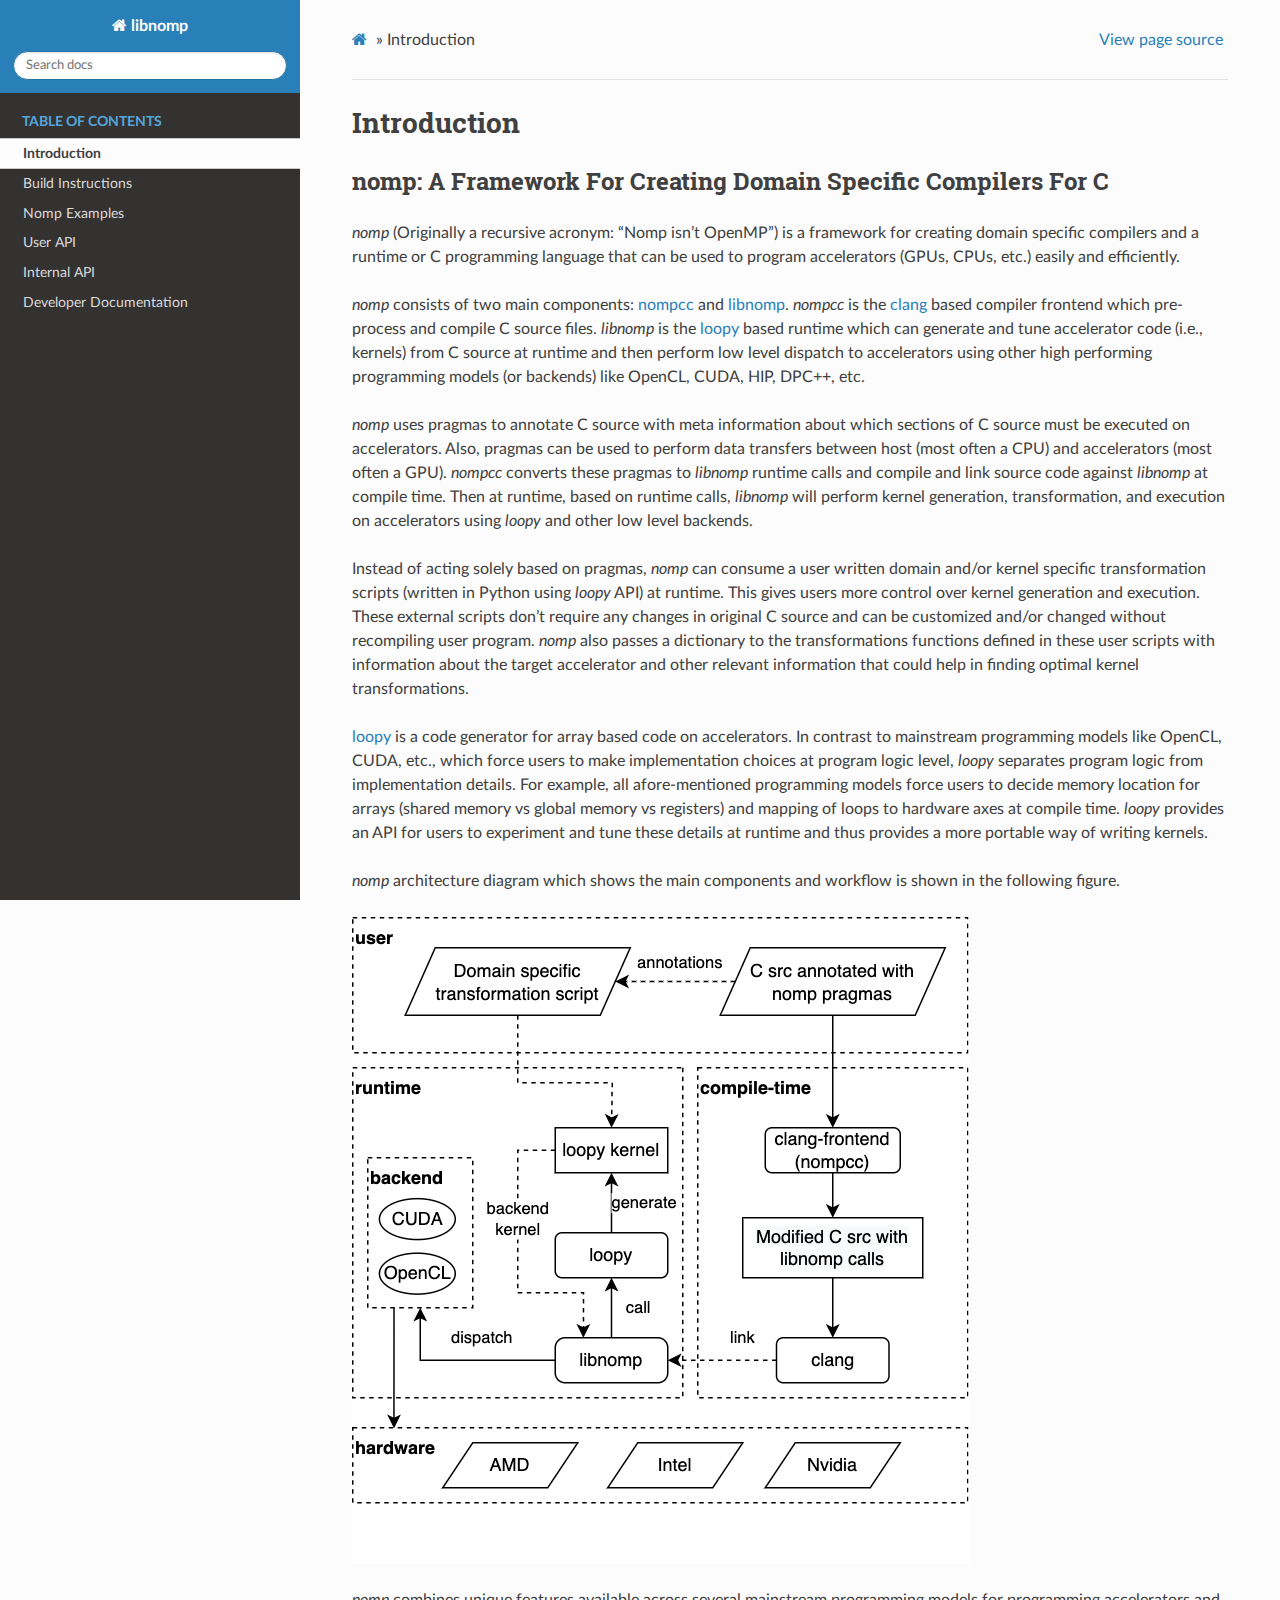
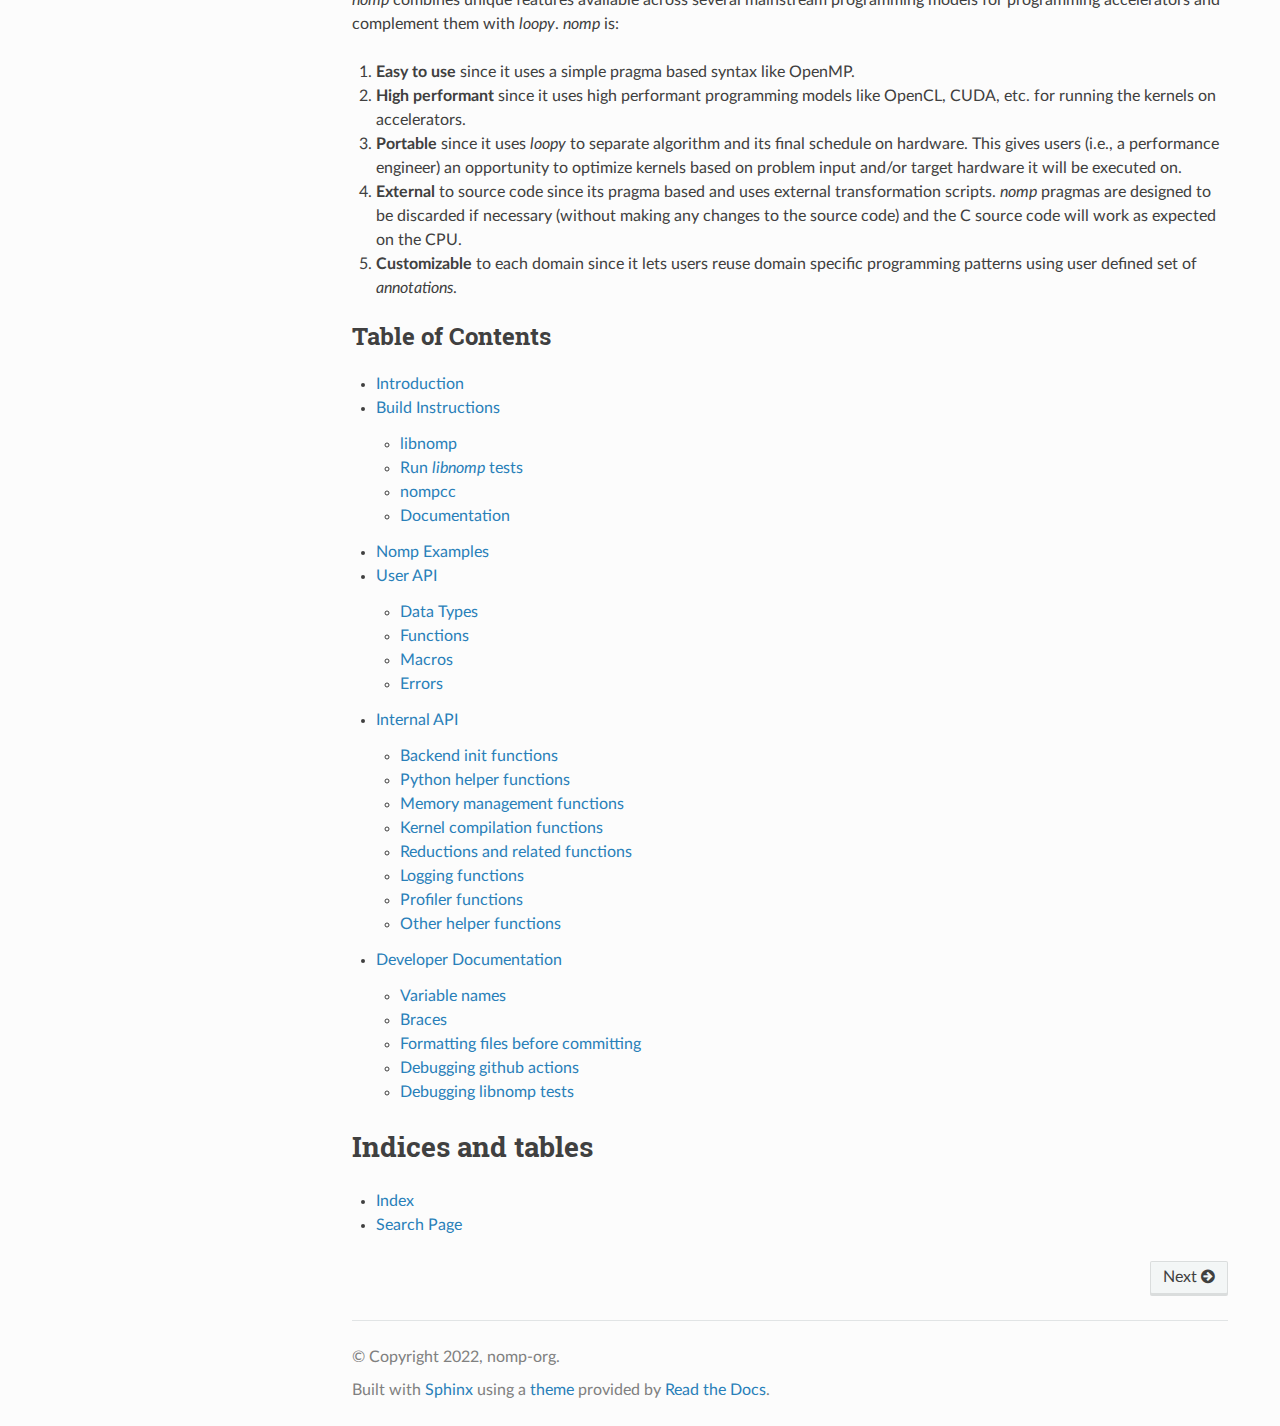
==== index.html @ 15c89fad "Deploying to gh-pages from  @ 292fc6df945589f8dcafbde3dbdd375450e4dac9 🚀" ====
<!DOCTYPE html>
<html class="writer-html5" lang="en" >
<head>
  <meta charset="utf-8" /><meta name="generator" content="Docutils 0.17.1: http://docutils.sourceforge.net/" />

  <meta name="viewport" content="width=device-width, initial-scale=1.0" />
  <title>Introduction &mdash; libnomp  documentation</title>
      <link rel="stylesheet" href="_static/pygments.css" type="text/css" />
      <link rel="stylesheet" href="_static/css/theme.css" type="text/css" />
      <link rel="stylesheet" href="_static/main_stylesheet.css" type="text/css" />
  <!--[if lt IE 9]>
    <script src="_static/js/html5shiv.min.js"></script>
  <![endif]-->
  
        <script data-url_root="./" id="documentation_options" src="_static/documentation_options.js"></script>
        <script src="_static/jquery.js"></script>
        <script src="_static/underscore.js"></script>
        <script src="_static/_sphinx_javascript_frameworks_compat.js"></script>
        <script src="_static/doctools.js"></script>
    <script src="_static/js/theme.js"></script>
    <link rel="index" title="Index" href="genindex.html" />
    <link rel="search" title="Search" href="search.html" />
    <link rel="next" title="Build Instructions" href="build.html" /> 
</head>

<body class="wy-body-for-nav"> 
  <div class="wy-grid-for-nav">
    <nav data-toggle="wy-nav-shift" class="wy-nav-side">
      <div class="wy-side-scroll">
        <div class="wy-side-nav-search" >
            <a href="#" class="icon icon-home"> libnomp
          </a>
<div role="search">
  <form id="rtd-search-form" class="wy-form" action="search.html" method="get">
    <input type="text" name="q" placeholder="Search docs" />
    <input type="hidden" name="check_keywords" value="yes" />
    <input type="hidden" name="area" value="default" />
  </form>
</div>
        </div><div class="wy-menu wy-menu-vertical" data-spy="affix" role="navigation" aria-label="Navigation menu">
              <p class="caption" role="heading"><span class="caption-text">Table of Contents</span></p>
<ul class="current">
<li class="toctree-l1 current"><a class="current reference internal" href="#">Introduction</a></li>
<li class="toctree-l1"><a class="reference internal" href="build.html">Build Instructions</a></li>
<li class="toctree-l1"><a class="reference internal" href="examples.html">Nomp Examples</a></li>
<li class="toctree-l1"><a class="reference internal" href="user-api.html">User API</a></li>
<li class="toctree-l1"><a class="reference internal" href="internal-api.html">Internal API</a></li>
<li class="toctree-l1"><a class="reference internal" href="developer-docs.html">Developer Documentation</a></li>
</ul>

        </div>
      </div>
    </nav>

    <section data-toggle="wy-nav-shift" class="wy-nav-content-wrap"><nav class="wy-nav-top" aria-label="Mobile navigation menu" >
          <i data-toggle="wy-nav-top" class="fa fa-bars"></i>
          <a href="#">libnomp</a>
      </nav>

      <div class="wy-nav-content">
        <div class="rst-content">
          <div role="navigation" aria-label="Page navigation">
  <ul class="wy-breadcrumbs">
      <li><a href="#" class="icon icon-home"></a> &raquo;</li>
      <li>Introduction</li>
      <li class="wy-breadcrumbs-aside">
            <a href="_sources/index.rst.txt" rel="nofollow"> View page source</a>
      </li>
  </ul>
  <hr/>
</div>
          <div role="main" class="document" itemscope="itemscope" itemtype="http://schema.org/Article">
           <div itemprop="articleBody">
             
  <section id="introduction">
<h1>Introduction<a class="headerlink" href="#introduction" title="Permalink to this heading"></a></h1>
<section id="nomp-a-framework-for-creating-domain-specific-compilers-for-c">
<h2>nomp: A Framework For Creating Domain Specific Compilers For C<a class="headerlink" href="#nomp-a-framework-for-creating-domain-specific-compilers-for-c" title="Permalink to this heading"></a></h2>
<p><cite>nomp</cite> (Originally a recursive acronym: “Nomp isn’t OpenMP”) is a framework
for creating domain specific compilers and a runtime or C programming language
that can be used to program accelerators (GPUs, CPUs, etc.) easily and
efficiently.</p>
<p><cite>nomp</cite> consists of two main components: <a class="reference external" href="https://github.com/nomp-org/llvm-project/">nompcc</a> and <a class="reference external" href="https://github.com/nomp-org/libnomp/">libnomp</a>. <cite>nompcc</cite>
is the <a class="reference external" href="https://clang.llvm.org/">clang</a> based compiler frontend which pre-process and compile C
source files. <cite>libnomp</cite> is the <a class="reference external" href="https://documen.tician.de/loopy/">loopy</a> based runtime which can generate and
tune accelerator code (i.e., kernels) from C source at runtime and then
perform low level dispatch to accelerators using other high performing
programming models (or backends) like OpenCL, CUDA, HIP, DPC++, etc.</p>
<p><cite>nomp</cite> uses pragmas to annotate C source with meta information about which
sections of C source must be executed on accelerators. Also, pragmas can be
used to perform data transfers between host (most often a CPU) and accelerators
(most often a GPU). <cite>nompcc</cite> converts these pragmas to <cite>libnomp</cite> runtime calls
and compile and link source code against <cite>libnomp</cite> at compile time. Then at
runtime, based on runtime calls, <cite>libnomp</cite> will perform kernel generation,
transformation, and execution on accelerators using <cite>loopy</cite> and other low
level backends.</p>
<p>Instead of acting solely based on pragmas, <cite>nomp</cite> can consume a user written
domain and/or kernel specific transformation scripts (written in Python using
<cite>loopy</cite> API) at runtime. This gives users more control over kernel generation
and execution. These external scripts don’t require any changes in original C
source and can be customized and/or changed without recompiling user program.
<cite>nomp</cite> also passes a dictionary to the transformations functions defined in
these user scripts with information about the target accelerator and other
relevant information that could help in finding optimal kernel transformations.</p>
<p><a class="reference external" href="https://documen.tician.de/loopy/">loopy</a> is a code generator for array based code on accelerators. In contrast
to mainstream programming models like OpenCL, CUDA, etc., which force users
to make implementation choices at program logic level, <cite>loopy</cite> separates
program logic from implementation details. For example, all afore-mentioned
programming models force users to decide memory location for arrays (shared
memory vs global memory vs registers) and mapping of loops to hardware axes
at compile time. <cite>loopy</cite> provides an API for users to experiment and tune
these details at runtime and thus provides a more portable way of writing
kernels.</p>
<p><cite>nomp</cite> architecture diagram which shows the main components and workflow is
shown in the following figure.</p>
<img alt="nomp_architecture." src="_images/nomp_diagram.png" />
<p><cite>nomp</cite> combines unique features available across several mainstream programming
models for programming accelerators and complement them with <cite>loopy</cite>. <cite>nomp</cite> is:</p>
<ol class="arabic simple">
<li><p><strong>Easy to use</strong> since it uses a simple pragma based syntax like OpenMP.</p></li>
<li><p><strong>High performant</strong> since it uses high performant programming models like
OpenCL, CUDA, etc. for running the kernels on accelerators.</p></li>
<li><p><strong>Portable</strong> since it uses <cite>loopy</cite> to separate algorithm and its final
schedule on hardware. This gives users (i.e., a performance engineer) an
opportunity to optimize kernels based on problem input and/or target hardware
it will be executed on.</p></li>
<li><p><strong>External</strong> to source code since its pragma based and uses external
transformation scripts. <cite>nomp</cite> pragmas are designed to be discarded if necessary
(without making any changes to the source code) and the C source code will work
as expected on the CPU.</p></li>
<li><p><strong>Customizable</strong> to each domain since it lets users reuse domain specific
programming patterns using user defined set of <cite>annotations</cite>.</p></li>
</ol>
<div class="toctree-wrapper compound">
<p class="caption" role="heading"><span class="caption-text">Table of Contents</span></p>
<ul class="current">
<li class="toctree-l1 current"><a class="current reference internal" href="#">Introduction</a></li>
<li class="toctree-l1"><a class="reference internal" href="build.html">Build Instructions</a><ul>
<li class="toctree-l2"><a class="reference internal" href="build.html#libnomp">libnomp</a></li>
<li class="toctree-l2"><a class="reference internal" href="build.html#run-libnomp-tests">Run <cite>libnomp</cite> tests</a></li>
<li class="toctree-l2"><a class="reference internal" href="build.html#nompcc">nompcc</a></li>
<li class="toctree-l2"><a class="reference internal" href="build.html#documentation">Documentation</a></li>
</ul>
</li>
<li class="toctree-l1"><a class="reference internal" href="examples.html">Nomp Examples</a></li>
<li class="toctree-l1"><a class="reference internal" href="user-api.html">User API</a><ul>
<li class="toctree-l2"><a class="reference internal" href="user-api.html#data-types">Data Types</a></li>
<li class="toctree-l2"><a class="reference internal" href="user-api.html#functions">Functions</a></li>
<li class="toctree-l2"><a class="reference internal" href="user-api.html#macros">Macros</a></li>
<li class="toctree-l2"><a class="reference internal" href="user-api.html#errors">Errors</a></li>
</ul>
</li>
<li class="toctree-l1"><a class="reference internal" href="internal-api.html">Internal API</a><ul>
<li class="toctree-l2"><a class="reference internal" href="internal-api.html#backend-init-functions">Backend init functions</a></li>
<li class="toctree-l2"><a class="reference internal" href="internal-api.html#python-helper-functions">Python helper functions</a></li>
<li class="toctree-l2"><a class="reference internal" href="internal-api.html#memory-management-functions">Memory management functions</a></li>
<li class="toctree-l2"><a class="reference internal" href="internal-api.html#kernel-compilation-functions">Kernel compilation functions</a></li>
<li class="toctree-l2"><a class="reference internal" href="internal-api.html#reductions-and-related-functions">Reductions and related functions</a></li>
<li class="toctree-l2"><a class="reference internal" href="internal-api.html#logging-functions">Logging functions</a></li>
<li class="toctree-l2"><a class="reference internal" href="internal-api.html#profiler-functions">Profiler functions</a></li>
<li class="toctree-l2"><a class="reference internal" href="internal-api.html#other-helper-functions">Other helper functions</a></li>
</ul>
</li>
<li class="toctree-l1"><a class="reference internal" href="developer-docs.html">Developer Documentation</a><ul>
<li class="toctree-l2"><a class="reference internal" href="developer-docs.html#variable-names">Variable names</a></li>
<li class="toctree-l2"><a class="reference internal" href="developer-docs.html#braces">Braces</a></li>
<li class="toctree-l2"><a class="reference internal" href="developer-docs.html#formatting-files-before-committing">Formatting files before committing</a></li>
<li class="toctree-l2"><a class="reference internal" href="developer-docs.html#debugging-github-actions">Debugging github actions</a></li>
<li class="toctree-l2"><a class="reference internal" href="developer-docs.html#debugging-libnomp-tests">Debugging libnomp tests</a></li>
</ul>
</li>
</ul>
</div>
</section>
</section>
<section id="indices-and-tables">
<h1>Indices and tables<a class="headerlink" href="#indices-and-tables" title="Permalink to this heading"></a></h1>
<ul class="simple">
<li><p><a class="reference internal" href="genindex.html"><span class="std std-ref">Index</span></a></p></li>
<li><p><a class="reference internal" href="search.html"><span class="std std-ref">Search Page</span></a></p></li>
</ul>
</section>


           </div>
          </div>
          <footer><div class="rst-footer-buttons" role="navigation" aria-label="Footer">
        <a href="build.html" class="btn btn-neutral float-right" title="Build Instructions" accesskey="n" rel="next">Next <span class="fa fa-arrow-circle-right" aria-hidden="true"></span></a>
    </div>

  <hr/>

  <div role="contentinfo">
    <p>&#169; Copyright 2022, nomp-org.</p>
  </div>

  Built with <a href="https://www.sphinx-doc.org/">Sphinx</a> using a
    <a href="https://github.com/readthedocs/sphinx_rtd_theme">theme</a>
    provided by <a href="https://readthedocs.org">Read the Docs</a>.
   

</footer>
        </div>
      </div>
    </section>
  </div>
  <script>
      jQuery(function () {
          SphinxRtdTheme.Navigation.enable(true);
      });
  </script> 

</body>
</html>
---- _static/pygments.css ----
pre { line-height: 125%; }
td.linenos .normal { color: inherit; background-color: transparent; padding-left: 5px; padding-right: 5px; }
span.linenos { color: inherit; background-color: transparent; padding-left: 5px; padding-right: 5px; }
td.linenos .special { color: #000000; background-color: #ffffc0; padding-left: 5px; padding-right: 5px; }
span.linenos.special { color: #000000; background-color: #ffffc0; padding-left: 5px; padding-right: 5px; }
.highlight .hll { background-color: #ffffcc }
.highlight { background: #f8f8f8; }
.highlight .c { color: #3D7B7B; font-style: italic } /* Comment */
.highlight .err { border: 1px solid #FF0000 } /* Error */
.highlight .k { color: #008000; font-weight: bold } /* Keyword */
.highlight .o { color: #666666 } /* Operator */
.highlight .ch { color: #3D7B7B; font-style: italic } /* Comment.Hashbang */
.highlight .cm { color: #3D7B7B; font-style: italic } /* Comment.Multiline */
.highlight .cp { color: #9C6500 } /* Comment.Preproc */
.highlight .cpf { color: #3D7B7B; font-style: italic } /* Comment.PreprocFile */
.highlight .c1 { color: #3D7B7B; font-style: italic } /* Comment.Single */
.highlight .cs { color: #3D7B7B; font-style: italic } /* Comment.Special */
.highlight .gd { color: #A00000 } /* Generic.Deleted */
.highlight .ge { font-style: italic } /* Generic.Emph */
.highlight .ges { font-weight: bold; font-style: italic } /* Generic.EmphStrong */
.highlight .gr { color: #E40000 } /* Generic.Error */
.highlight .gh { color: #000080; font-weight: bold } /* Generic.Heading */
.highlight .gi { color: #008400 } /* Generic.Inserted */
.highlight .go { color: #717171 } /* Generic.Output */
.highlight .gp { color: #000080; font-weight: bold } /* Generic.Prompt */
.highlight .gs { font-weight: bold } /* Generic.Strong */
.highlight .gu { color: #800080; font-weight: bold } /* Generic.Subheading */
.highlight .gt { color: #0044DD } /* Generic.Traceback */
.highlight .kc { color: #008000; font-weight: bold } /* Keyword.Constant */
.highlight .kd { color: #008000; font-weight: bold } /* Keyword.Declaration */
.highlight .kn { color: #008000; font-weight: bold } /* Keyword.Namespace */
.highlight .kp { color: #008000 } /* Keyword.Pseudo */
.highlight .kr { color: #008000; font-weight: bold } /* Keyword.Reserved */
.highlight .kt { color: #B00040 } /* Keyword.Type */
.highlight .m { color: #666666 } /* Literal.Number */
.highlight .s { color: #BA2121 } /* Literal.String */
.highlight .na { color: #687822 } /* Name.Attribute */
.highlight .nb { color: #008000 } /* Name.Builtin */
.highlight .nc { color: #0000FF; font-weight: bold } /* Name.Class */
.highlight .no { color: #880000 } /* Name.Constant */
.highlight .nd { color: #AA22FF } /* Name.Decorator */
.highlight .ni { color: #717171; font-weight: bold } /* Name.Entity */
.highlight .ne { color: #CB3F38; font-weight: bold } /* Name.Exception */
.highlight .nf { color: #0000FF } /* Name.Function */
.highlight .nl { color: #767600 } /* Name.Label */
.highlight .nn { color: #0000FF; font-weight: bold } /* Name.Namespace */
.highlight .nt { color: #008000; font-weight: bold } /* Name.Tag */
.highlight .nv { color: #19177C } /* Name.Variable */
.highlight .ow { color: #AA22FF; font-weight: bold } /* Operator.Word */
.highlight .w { color: #bbbbbb } /* Text.Whitespace */
.highlight .mb { color: #666666 } /* Literal.Number.Bin */
.highlight .mf { color: #666666 } /* Literal.Number.Float */
.highlight .mh { color: #666666 } /* Literal.Number.Hex */
.highlight .mi { color: #666666 } /* Literal.Number.Integer */
.highlight .mo { color: #666666 } /* Literal.Number.Oct */
.highlight .sa { color: #BA2121 } /* Literal.String.Affix */
.highlight .sb { color: #BA2121 } /* Literal.String.Backtick */
.highlight .sc { color: #BA2121 } /* Literal.String.Char */
.highlight .dl { color: #BA2121 } /* Literal.String.Delimiter */
.highlight .sd { color: #BA2121; font-style: italic } /* Literal.String.Doc */
.highlight .s2 { color: #BA2121 } /* Literal.String.Double */
.highlight .se { color: #AA5D1F; font-weight: bold } /* Literal.String.Escape */
.highlight .sh { color: #BA2121 } /* Literal.String.Heredoc */
.highlight .si { color: #A45A77; font-weight: bold } /* Literal.String.Interpol */
.highlight .sx { color: #008000 } /* Literal.String.Other */
.highlight .sr { color: #A45A77 } /* Literal.String.Regex */
.highlight .s1 { color: #BA2121 } /* Literal.String.Single */
.highlight .ss { color: #19177C } /* Literal.String.Symbol */
.highlight .bp { color: #008000 } /* Name.Builtin.Pseudo */
.highlight .fm { color: #0000FF } /* Name.Function.Magic */
.highlight .vc { color: #19177C } /* Name.Variable.Class */
.highlight .vg { color: #19177C } /* Name.Variable.Global */
.highlight .vi { color: #19177C } /* Name.Variable.Instance */
.highlight .vm { color: #19177C } /* Name.Variable.Magic */
.highlight .il { color: #666666 } /* Literal.Number.Integer.Long */
---- _static/css/theme.css ----
html{box-sizing:border-box}*,:after,:before{box-sizing:inherit}article,aside,details,figcaption,figure,footer,header,hgroup,nav,section{display:block}audio,canvas,video{display:inline-block;*display:inline;*zoom:1}[hidden],audio:not([controls]){display:none}*{-webkit-box-sizing:border-box;-moz-box-sizing:border-box;box-sizing:border-box}html{font-size:100%;-webkit-text-size-adjust:100%;-ms-text-size-adjust:100%}body{margin:0}a:active,a:hover{outline:0}abbr[title]{border-bottom:1px dotted}b,strong{font-weight:700}blockquote{margin:0}dfn{font-style:italic}ins{background:#ff9;text-decoration:none}ins,mark{color:#000}mark{background:#ff0;font-style:italic;font-weight:700}.rst-content code,.rst-content tt,code,kbd,pre,samp{font-family:monospace,serif;_font-family:courier new,monospace;font-size:1em}pre{white-space:pre}q{quotes:none}q:after,q:before{content:"";content:none}small{font-size:85%}sub,sup{font-size:75%;line-height:0;position:relative;vertical-align:baseline}sup{top:-.5em}sub{bottom:-.25em}dl,ol,ul{margin:0;padding:0;list-style:none;list-style-image:none}li{list-style:none}dd{margin:0}img{border:0;-ms-interpolation-mode:bicubic;vertical-align:middle;max-width:100%}svg:not(:root){overflow:hidden}figure,form{margin:0}label{cursor:pointer}button,input,select,textarea{font-size:100%;margin:0;vertical-align:baseline;*vertical-align:middle}button,input{line-height:normal}button,input[type=button],input[type=reset],input[type=submit]{cursor:pointer;-webkit-appearance:button;*overflow:visible}button[disabled],input[disabled]{cursor:default}input[type=search]{-webkit-appearance:textfield;-moz-box-sizing:content-box;-webkit-box-sizing:content-box;box-sizing:content-box}textarea{resize:vertical}table{border-collapse:collapse;border-spacing:0}td{vertical-align:top}.chromeframe{margin:.2em 0;background:#ccc;color:#000;padding:.2em 0}.ir{display:block;border:0;text-indent:-999em;overflow:hidden;background-color:transparent;background-repeat:no-repeat;text-align:left;direction:ltr;*line-height:0}.ir br{display:none}.hidden{display:none!important;visibility:hidden}.visuallyhidden{border:0;clip:rect(0 0 0 0);height:1px;margin:-1px;overflow:hidden;padding:0;position:absolute;width:1px}.visuallyhidden.focusable:active,.visuallyhidden.focusable:focus{clip:auto;height:auto;margin:0;overflow:visible;position:static;width:auto}.invisible{visibility:hidden}.relative{position:relative}big,small{font-size:100%}@media print{body,html,section{background:none!important}*{box-shadow:none!important;text-shadow:none!important;filter:none!important;-ms-filter:none!important}a,a:visited{text-decoration:underline}.ir a:after,a[href^="#"]:after,a[href^="javascript:"]:after{content:""}blockquote,pre{page-break-inside:avoid}thead{display:table-header-group}img,tr{page-break-inside:avoid}img{max-width:100%!important}@page{margin:.5cm}.rst-content .toctree-wrapper>p.caption,h2,h3,p{orphans:3;widows:3}.rst-content .toctree-wrapper>p.caption,h2,h3{page-break-after:avoid}}.btn,.fa:before,.icon:before,.rst-content .admonition,.rst-content .admonition-title:before,.rst-content .admonition-todo,.rst-content .attention,.rst-content .caution,.rst-content .code-block-caption .headerlink:before,.rst-content .danger,.rst-content .eqno .headerlink:before,.rst-content .error,.rst-content .hint,.rst-content .important,.rst-content .note,.rst-content .seealso,.rst-content .tip,.rst-content .warning,.rst-content code.download span:first-child:before,.rst-content dl dt .headerlink:before,.rst-content h1 .headerlink:before,.rst-content h2 .headerlink:before,.rst-content h3 .headerlink:before,.rst-content h4 .headerlink:before,.rst-content h5 .headerlink:before,.rst-content h6 .headerlink:before,.rst-content p.caption .headerlink:before,.rst-content p .headerlink:before,.rst-content table>caption .headerlink:before,.rst-content tt.download span:first-child:before,.wy-alert,.wy-dropdown .caret:before,.wy-inline-validate.wy-inline-validate-danger .wy-input-context:before,.wy-inline-validate.wy-inline-validate-info .wy-input-context:before,.wy-inline-validate.wy-inline-validate-success .wy-input-context:before,.wy-inline-validate.wy-inline-validate-warning .wy-input-context:before,.wy-menu-vertical li.current>a,.wy-menu-vertical li.current>a button.toctree-expand:before,.wy-menu-vertical li.on a,.wy-menu-vertical li.on a button.toctree-expand:before,.wy-menu-vertical li button.toctree-expand:before,.wy-nav-top a,.wy-side-nav-search .wy-dropdown>a,.wy-side-nav-search>a,input[type=color],input[type=date],input[type=datetime-local],input[type=datetime],input[type=email],input[type=month],input[type=number],input[type=password],input[type=search],input[type=tel],input[type=text],input[type=time],input[type=url],input[type=week],select,textarea{-webkit-font-smoothing:antialiased}.clearfix{*zoom:1}.clearfix:after,.clearfix:before{display:table;content:""}.clearfix:after{clear:both}/*!
 *  Font Awesome 4.7.0 by @davegandy - http://fontawesome.io - @fontawesome
 *  License - http://fontawesome.io/license (Font: SIL OFL 1.1, CSS: MIT License)
 */@font-face{font-family:FontAwesome;src:url(fonts/fontawesome-webfont.eot?674f50d287a8c48dc19ba404d20fe713);src:url(fonts/fontawesome-webfont.eot?674f50d287a8c48dc19ba404d20fe713?#iefix&v=4.7.0) format("embedded-opentype"),url(fonts/fontawesome-webfont.woff2?af7ae505a9eed503f8b8e6982036873e) format("woff2"),url(fonts/fontawesome-webfont.woff?fee66e712a8a08eef5805a46892932ad) format("woff"),url(fonts/fontawesome-webfont.ttf?b06871f281fee6b241d60582ae9369b9) format("truetype"),url(fonts/fontawesome-webfont.svg?912ec66d7572ff821749319396470bde#fontawesomeregular) format("svg");font-weight:400;font-style:normal}.fa,.icon,.rst-content .admonition-title,.rst-content .code-block-caption .headerlink,.rst-content .eqno .headerlink,.rst-content code.download span:first-child,.rst-content dl dt .headerlink,.rst-content h1 .headerlink,.rst-content h2 .headerlink,.rst-content h3 .headerlink,.rst-content h4 .headerlink,.rst-content h5 .headerlink,.rst-content h6 .headerlink,.rst-content p.caption .headerlink,.rst-content p .headerlink,.rst-content table>caption .headerlink,.rst-content tt.download span:first-child,.wy-menu-vertical li.current>a button.toctree-expand,.wy-menu-vertical li.on a button.toctree-expand,.wy-menu-vertical li button.toctree-expand{display:inline-block;font:normal normal normal 14px/1 FontAwesome;font-size:inherit;text-rendering:auto;-webkit-font-smoothing:antialiased;-moz-osx-font-smoothing:grayscale}.fa-lg{font-size:1.33333em;line-height:.75em;vertical-align:-15%}.fa-2x{font-size:2em}.fa-3x{font-size:3em}.fa-4x{font-size:4em}.fa-5x{font-size:5em}.fa-fw{width:1.28571em;text-align:center}.fa-ul{padding-left:0;margin-left:2.14286em;list-style-type:none}.fa-ul>li{position:relative}.fa-li{position:absolute;left:-2.14286em;width:2.14286em;top:.14286em;text-align:center}.fa-li.fa-lg{left:-1.85714em}.fa-border{padding:.2em .25em .15em;border:.08em solid #eee;border-radius:.1em}.fa-pull-left{float:left}.fa-pull-right{float:right}.fa-pull-left.icon,.fa.fa-pull-left,.rst-content .code-block-caption .fa-pull-left.headerlink,.rst-content .eqno .fa-pull-left.headerlink,.rst-content .fa-pull-left.admonition-title,.rst-content code.download span.fa-pull-left:first-child,.rst-content dl dt .fa-pull-left.headerlink,.rst-content h1 .fa-pull-left.headerlink,.rst-content h2 .fa-pull-left.headerlink,.rst-content h3 .fa-pull-left.headerlink,.rst-content h4 .fa-pull-left.headerlink,.rst-content h5 .fa-pull-left.headerlink,.rst-content h6 .fa-pull-left.headerlink,.rst-content p .fa-pull-left.headerlink,.rst-content table>caption .fa-pull-left.headerlink,.rst-content tt.download span.fa-pull-left:first-child,.wy-menu-vertical li.current>a button.fa-pull-left.toctree-expand,.wy-menu-vertical li.on a button.fa-pull-left.toctree-expand,.wy-menu-vertical li button.fa-pull-left.toctree-expand{margin-right:.3em}.fa-pull-right.icon,.fa.fa-pull-right,.rst-content .code-block-caption .fa-pull-right.headerlink,.rst-content .eqno .fa-pull-right.headerlink,.rst-content .fa-pull-right.admonition-title,.rst-content code.download span.fa-pull-right:first-child,.rst-content dl dt .fa-pull-right.headerlink,.rst-content h1 .fa-pull-right.headerlink,.rst-content h2 .fa-pull-right.headerlink,.rst-content h3 .fa-pull-right.headerlink,.rst-content h4 .fa-pull-right.headerlink,.rst-content h5 .fa-pull-right.headerlink,.rst-content h6 .fa-pull-right.headerlink,.rst-content p .fa-pull-right.headerlink,.rst-content table>caption .fa-pull-right.headerlink,.rst-content tt.download span.fa-pull-right:first-child,.wy-menu-vertical li.current>a button.fa-pull-right.toctree-expand,.wy-menu-vertical li.on a button.fa-pull-right.toctree-expand,.wy-menu-vertical li button.fa-pull-right.toctree-expand{margin-left:.3em}.pull-right{float:right}.pull-left{float:left}.fa.pull-left,.pull-left.icon,.rst-content .code-block-caption .pull-left.headerlink,.rst-content .eqno .pull-left.headerlink,.rst-content .pull-left.admonition-title,.rst-content code.download span.pull-left:first-child,.rst-content dl dt .pull-left.headerlink,.rst-content h1 .pull-left.headerlink,.rst-content h2 .pull-left.headerlink,.rst-content h3 .pull-left.headerlink,.rst-content h4 .pull-left.headerlink,.rst-content h5 .pull-left.headerlink,.rst-content h6 .pull-left.headerlink,.rst-content p .pull-left.headerlink,.rst-content table>caption .pull-left.headerlink,.rst-content tt.download span.pull-left:first-child,.wy-menu-vertical li.current>a button.pull-left.toctree-expand,.wy-menu-vertical li.on a button.pull-left.toctree-expand,.wy-menu-vertical li button.pull-left.toctree-expand{margin-right:.3em}.fa.pull-right,.pull-right.icon,.rst-content .code-block-caption .pull-right.headerlink,.rst-content .eqno .pull-right.headerlink,.rst-content .pull-right.admonition-title,.rst-content code.download span.pull-right:first-child,.rst-content dl dt .pull-right.headerlink,.rst-content h1 .pull-right.headerlink,.rst-content h2 .pull-right.headerlink,.rst-content h3 .pull-right.headerlink,.rst-content h4 .pull-right.headerlink,.rst-content h5 .pull-right.headerlink,.rst-content h6 .pull-right.headerlink,.rst-content p .pull-right.headerlink,.rst-content table>caption .pull-right.headerlink,.rst-content tt.download span.pull-right:first-child,.wy-menu-vertical li.current>a button.pull-right.toctree-expand,.wy-menu-vertical li.on a button.pull-right.toctree-expand,.wy-menu-vertical li button.pull-right.toctree-expand{margin-left:.3em}.fa-spin{-webkit-animation:fa-spin 2s linear infinite;animation:fa-spin 2s linear infinite}.fa-pulse{-webkit-animation:fa-spin 1s steps(8) infinite;animation:fa-spin 1s steps(8) infinite}@-webkit-keyframes fa-spin{0%{-webkit-transform:rotate(0deg);transform:rotate(0deg)}to{-webkit-transform:rotate(359deg);transform:rotate(359deg)}}@keyframes fa-spin{0%{-webkit-transform:rotate(0deg);transform:rotate(0deg)}to{-webkit-transform:rotate(359deg);transform:rotate(359deg)}}.fa-rotate-90{-ms-filter:"progid:DXImageTransform.Microsoft.BasicImage(rotation=1)";-webkit-transform:rotate(90deg);-ms-transform:rotate(90deg);transform:rotate(90deg)}.fa-rotate-180{-ms-filter:"progid:DXImageTransform.Microsoft.BasicImage(rotation=2)";-webkit-transform:rotate(180deg);-ms-transform:rotate(180deg);transform:rotate(180deg)}.fa-rotate-270{-ms-filter:"progid:DXImageTransform.Microsoft.BasicImage(rotation=3)";-webkit-transform:rotate(270deg);-ms-transform:rotate(270deg);transform:rotate(270deg)}.fa-flip-horizontal{-ms-filter:"progid:DXImageTransform.Microsoft.BasicImage(rotation=0, mirror=1)";-webkit-transform:scaleX(-1);-ms-transform:scaleX(-1);transform:scaleX(-1)}.fa-flip-vertical{-ms-filter:"progid:DXImageTransform.Microsoft.BasicImage(rotation=2, mirror=1)";-webkit-transform:scaleY(-1);-ms-transform:scaleY(-1);transform:scaleY(-1)}:root .fa-flip-horizontal,:root .fa-flip-vertical,:root .fa-rotate-90,:root .fa-rotate-180,:root .fa-rotate-270{filter:none}.fa-stack{position:relative;display:inline-block;width:2em;height:2em;line-height:2em;vertical-align:middle}.fa-stack-1x,.fa-stack-2x{position:absolute;left:0;width:100%;text-align:center}.fa-stack-1x{line-height:inherit}.fa-stack-2x{font-size:2em}.fa-inverse{color:#fff}.fa-glass:before{content:""}.fa-music:before{content:""}.fa-search:before,.icon-search:before{content:""}.fa-envelope-o:before{content:""}.fa-heart:before{content:""}.fa-star:before{content:""}.fa-star-o:before{content:""}.fa-user:before{content:""}.fa-film:before{content:""}.fa-th-large:before{content:""}.fa-th:before{content:""}.fa-th-list:before{content:""}.fa-check:before{content:""}.fa-close:before,.fa-remove:before,.fa-times:before{content:""}.fa-search-plus:before{content:""}.fa-search-minus:before{content:""}.fa-power-off:before{content:""}.fa-signal:before{content:""}.fa-cog:before,.fa-gear:before{content:""}.fa-trash-o:before{content:""}.fa-home:before,.icon-home:before{content:""}.fa-file-o:before{content:""}.fa-clock-o:before{content:""}.fa-road:before{content:""}.fa-download:before,.rst-content code.download span:first-child:before,.rst-content tt.download span:first-child:before{content:""}.fa-arrow-circle-o-down:before{content:""}.fa-arrow-circle-o-up:before{content:""}.fa-inbox:before{content:""}.fa-play-circle-o:before{content:""}.fa-repeat:before,.fa-rotate-right:before{content:""}.fa-refresh:before{content:""}.fa-list-alt:before{content:""}.fa-lock:before{content:""}.fa-flag:before{content:""}.fa-headphones:before{content:""}.fa-volume-off:before{content:""}.fa-volume-down:before{content:""}.fa-volume-up:before{content:""}.fa-qrcode:before{content:""}.fa-barcode:before{content:""}.fa-tag:before{content:""}.fa-tags:before{content:""}.fa-book:before,.icon-book:before{content:""}.fa-bookmark:before{content:""}.fa-print:before{content:""}.fa-camera:before{content:""}.fa-font:before{content:""}.fa-bold:before{content:""}.fa-italic:before{content:""}.fa-text-height:before{content:""}.fa-text-width:before{content:""}.fa-align-left:before{content:""}.fa-align-center:before{content:""}.fa-align-right:before{content:""}.fa-align-justify:before{content:""}.fa-list:before{content:""}.fa-dedent:before,.fa-outdent:before{content:""}.fa-indent:before{content:""}.fa-video-camera:before{content:""}.fa-image:before,.fa-photo:before,.fa-picture-o:before{content:""}.fa-pencil:before{content:""}.fa-map-marker:before{content:""}.fa-adjust:before{content:""}.fa-tint:before{content:""}.fa-edit:before,.fa-pencil-square-o:before{content:""}.fa-share-square-o:before{content:""}.fa-check-square-o:before{content:""}.fa-arrows:before{content:""}.fa-step-backward:before{content:""}.fa-fast-backward:before{content:""}.fa-backward:before{content:""}.fa-play:before{content:""}.fa-pause:before{content:""}.fa-stop:before{content:""}.fa-forward:before{content:""}.fa-fast-forward:before{content:""}.fa-step-forward:before{content:""}.fa-eject:before{content:""}.fa-chevron-left:before{content:""}.fa-chevron-right:before{content:""}.fa-plus-circle:before{content:""}.fa-minus-circle:before{content:""}.fa-times-circle:before,.wy-inline-validate.wy-inline-validate-danger .wy-input-context:before{content:""}.fa-check-circle:before,.wy-inline-validate.wy-inline-validate-success .wy-input-context:before{content:""}.fa-question-circle:before{content:""}.fa-info-circle:before{content:""}.fa-crosshairs:before{content:""}.fa-times-circle-o:before{content:""}.fa-check-circle-o:before{content:""}.fa-ban:before{content:""}.fa-arrow-left:before{content:""}.fa-arrow-right:before{content:""}.fa-arrow-up:before{content:""}.fa-arrow-down:before{content:""}.fa-mail-forward:before,.fa-share:before{content:""}.fa-expand:before{content:""}.fa-compress:before{content:""}.fa-plus:before{content:""}.fa-minus:before{content:""}.fa-asterisk:before{content:""}.fa-exclamation-circle:before,.rst-content .admonition-title:before,.wy-inline-validate.wy-inline-validate-info .wy-input-context:before,.wy-inline-validate.wy-inline-validate-warning .wy-input-context:before{content:""}.fa-gift:before{content:""}.fa-leaf:before{content:""}.fa-fire:before,.icon-fire:before{content:""}.fa-eye:before{content:""}.fa-eye-slash:before{content:""}.fa-exclamation-triangle:before,.fa-warning:before{content:""}.fa-plane:before{content:""}.fa-calendar:before{content:""}.fa-random:before{content:""}.fa-comment:before{content:""}.fa-magnet:before{content:""}.fa-chevron-up:before{content:""}.fa-chevron-down:before{content:""}.fa-retweet:before{content:""}.fa-shopping-cart:before{content:""}.fa-folder:before{content:""}.fa-folder-open:before{content:""}.fa-arrows-v:before{content:""}.fa-arrows-h:before{content:""}.fa-bar-chart-o:before,.fa-bar-chart:before{content:""}.fa-twitter-square:before{content:""}.fa-facebook-square:before{content:""}.fa-camera-retro:before{content:""}.fa-key:before{content:""}.fa-cogs:before,.fa-gears:before{content:""}.fa-comments:before{content:""}.fa-thumbs-o-up:before{content:""}.fa-thumbs-o-down:before{content:""}.fa-star-half:before{content:""}.fa-heart-o:before{content:""}.fa-sign-out:before{content:""}.fa-linkedin-square:before{content:""}.fa-thumb-tack:before{content:""}.fa-external-link:before{content:""}.fa-sign-in:before{content:""}.fa-trophy:before{content:""}.fa-github-square:before{content:""}.fa-upload:before{content:""}.fa-lemon-o:before{content:""}.fa-phone:before{content:""}.fa-square-o:before{content:""}.fa-bookmark-o:before{content:""}.fa-phone-square:before{content:""}.fa-twitter:before{content:""}.fa-facebook-f:before,.fa-facebook:before{content:""}.fa-github:before,.icon-github:before{content:""}.fa-unlock:before{content:""}.fa-credit-card:before{content:""}.fa-feed:before,.fa-rss:before{content:""}.fa-hdd-o:before{content:""}.fa-bullhorn:before{content:""}.fa-bell:before{content:""}.fa-certificate:before{content:""}.fa-hand-o-right:before{content:""}.fa-hand-o-left:before{content:""}.fa-hand-o-up:before{content:""}.fa-hand-o-down:before{content:""}.fa-arrow-circle-left:before,.icon-circle-arrow-left:before{content:""}.fa-arrow-circle-right:before,.icon-circle-arrow-right:before{content:""}.fa-arrow-circle-up:before{content:""}.fa-arrow-circle-down:before{content:""}.fa-globe:before{content:""}.fa-wrench:before{content:""}.fa-tasks:before{content:""}.fa-filter:before{content:""}.fa-briefcase:before{content:""}.fa-arrows-alt:before{content:""}.fa-group:before,.fa-users:before{content:""}.fa-chain:before,.fa-link:before,.icon-link:before{content:""}.fa-cloud:before{content:""}.fa-flask:before{content:""}.fa-cut:before,.fa-scissors:before{content:""}.fa-copy:before,.fa-files-o:before{content:""}.fa-paperclip:before{content:""}.fa-floppy-o:before,.fa-save:before{content:""}.fa-square:before{content:""}.fa-bars:before,.fa-navicon:before,.fa-reorder:before{content:""}.fa-list-ul:before{content:""}.fa-list-ol:before{content:""}.fa-strikethrough:before{content:""}.fa-underline:before{content:""}.fa-table:before{content:""}.fa-magic:before{content:""}.fa-truck:before{content:""}.fa-pinterest:before{content:""}.fa-pinterest-square:before{content:""}.fa-google-plus-square:before{content:""}.fa-google-plus:before{content:""}.fa-money:before{content:""}.fa-caret-down:before,.icon-caret-down:before,.wy-dropdown .caret:before{content:""}.fa-caret-up:before{content:""}.fa-caret-left:before{content:""}.fa-caret-right:before{content:""}.fa-columns:before{content:""}.fa-sort:before,.fa-unsorted:before{content:""}.fa-sort-desc:before,.fa-sort-down:before{content:""}.fa-sort-asc:before,.fa-sort-up:before{content:""}.fa-envelope:before{content:""}.fa-linkedin:before{content:""}.fa-rotate-left:before,.fa-undo:before{content:""}.fa-gavel:before,.fa-legal:before{content:""}.fa-dashboard:before,.fa-tachometer:before{content:""}.fa-comment-o:before{content:""}.fa-comments-o:before{content:""}.fa-bolt:before,.fa-flash:before{content:""}.fa-sitemap:before{content:""}.fa-umbrella:before{content:""}.fa-clipboard:before,.fa-paste:before{content:""}.fa-lightbulb-o:before{content:""}.fa-exchange:before{content:""}.fa-cloud-download:before{content:""}.fa-cloud-upload:before{content:""}.fa-user-md:before{content:""}.fa-stethoscope:before{content:""}.fa-suitcase:before{content:""}.fa-bell-o:before{content:""}.fa-coffee:before{content:""}.fa-cutlery:before{content:""}.fa-file-text-o:before{content:""}.fa-building-o:before{content:""}.fa-hospital-o:before{content:""}.fa-ambulance:before{content:""}.fa-medkit:before{content:""}.fa-fighter-jet:before{content:""}.fa-beer:before{content:""}.fa-h-square:before{content:""}.fa-plus-square:before{content:""}.fa-angle-double-left:before{content:""}.fa-angle-double-right:before{content:""}.fa-angle-double-up:before{content:""}.fa-angle-double-down:before{content:""}.fa-angle-left:before{content:""}.fa-angle-right:before{content:""}.fa-angle-up:before{content:""}.fa-angle-down:before{content:""}.fa-desktop:before{content:""}.fa-laptop:before{content:""}.fa-tablet:before{content:""}.fa-mobile-phone:before,.fa-mobile:before{content:""}.fa-circle-o:before{content:""}.fa-quote-left:before{content:""}.fa-quote-right:before{content:""}.fa-spinner:before{content:""}.fa-circle:before{content:""}.fa-mail-reply:before,.fa-reply:before{content:""}.fa-github-alt:before{content:""}.fa-folder-o:before{content:""}.fa-folder-open-o:before{content:""}.fa-smile-o:before{content:""}.fa-frown-o:before{content:""}.fa-meh-o:before{content:""}.fa-gamepad:before{content:""}.fa-keyboard-o:before{content:""}.fa-flag-o:before{content:""}.fa-flag-checkered:before{content:""}.fa-terminal:before{content:""}.fa-code:before{content:""}.fa-mail-reply-all:before,.fa-reply-all:before{content:""}.fa-star-half-empty:before,.fa-star-half-full:before,.fa-star-half-o:before{content:""}.fa-location-arrow:before{content:""}.fa-crop:before{content:""}.fa-code-fork:before{content:""}.fa-chain-broken:before,.fa-unlink:before{content:""}.fa-question:before{content:""}.fa-info:before{content:""}.fa-exclamation:before{content:""}.fa-superscript:before{content:""}.fa-subscript:before{content:""}.fa-eraser:before{content:""}.fa-puzzle-piece:before{content:""}.fa-microphone:before{content:""}.fa-microphone-slash:before{content:""}.fa-shield:before{content:""}.fa-calendar-o:before{content:""}.fa-fire-extinguisher:before{content:""}.fa-rocket:before{content:""}.fa-maxcdn:before{content:""}.fa-chevron-circle-left:before{content:""}.fa-chevron-circle-right:before{content:""}.fa-chevron-circle-up:before{content:""}.fa-chevron-circle-down:before{content:""}.fa-html5:before{content:""}.fa-css3:before{content:""}.fa-anchor:before{content:""}.fa-unlock-alt:before{content:""}.fa-bullseye:before{content:""}.fa-ellipsis-h:before{content:""}.fa-ellipsis-v:before{content:""}.fa-rss-square:before{content:""}.fa-play-circle:before{content:""}.fa-ticket:before{content:""}.fa-minus-square:before{content:""}.fa-minus-square-o:before,.wy-menu-vertical li.current>a button.toctree-expand:before,.wy-menu-vertical li.on a button.toctree-expand:before{content:""}.fa-level-up:before{content:""}.fa-level-down:before{content:""}.fa-check-square:before{content:""}.fa-pencil-square:before{content:""}.fa-external-link-square:before{content:""}.fa-share-square:before{content:""}.fa-compass:before{content:""}.fa-caret-square-o-down:before,.fa-toggle-down:before{content:""}.fa-caret-square-o-up:before,.fa-toggle-up:before{content:""}.fa-caret-square-o-right:before,.fa-toggle-right:before{content:""}.fa-eur:before,.fa-euro:before{content:""}.fa-gbp:before{content:""}.fa-dollar:before,.fa-usd:before{content:""}.fa-inr:before,.fa-rupee:before{content:""}.fa-cny:before,.fa-jpy:before,.fa-rmb:before,.fa-yen:before{content:""}.fa-rouble:before,.fa-rub:before,.fa-ruble:before{content:""}.fa-krw:before,.fa-won:before{content:""}.fa-bitcoin:before,.fa-btc:before{content:""}.fa-file:before{content:""}.fa-file-text:before{content:""}.fa-sort-alpha-asc:before{content:""}.fa-sort-alpha-desc:before{content:""}.fa-sort-amount-asc:before{content:""}.fa-sort-amount-desc:before{content:""}.fa-sort-numeric-asc:before{content:""}.fa-sort-numeric-desc:before{content:""}.fa-thumbs-up:before{content:""}.fa-thumbs-down:before{content:""}.fa-youtube-square:before{content:""}.fa-youtube:before{content:""}.fa-xing:before{content:""}.fa-xing-square:before{content:""}.fa-youtube-play:before{content:""}.fa-dropbox:before{content:""}.fa-stack-overflow:before{content:""}.fa-instagram:before{content:""}.fa-flickr:before{content:""}.fa-adn:before{content:""}.fa-bitbucket:before,.icon-bitbucket:before{content:""}.fa-bitbucket-square:before{content:""}.fa-tumblr:before{content:""}.fa-tumblr-square:before{content:""}.fa-long-arrow-down:before{content:""}.fa-long-arrow-up:before{content:""}.fa-long-arrow-left:before{content:""}.fa-long-arrow-right:before{content:""}.fa-apple:before{content:""}.fa-windows:before{content:""}.fa-android:before{content:""}.fa-linux:before{content:""}.fa-dribbble:before{content:""}.fa-skype:before{content:""}.fa-foursquare:before{content:""}.fa-trello:before{content:""}.fa-female:before{content:""}.fa-male:before{content:""}.fa-gittip:before,.fa-gratipay:before{content:""}.fa-sun-o:before{content:""}.fa-moon-o:before{content:""}.fa-archive:before{content:""}.fa-bug:before{content:""}.fa-vk:before{content:""}.fa-weibo:before{content:""}.fa-renren:before{content:""}.fa-pagelines:before{content:""}.fa-stack-exchange:before{content:""}.fa-arrow-circle-o-right:before{content:""}.fa-arrow-circle-o-left:before{content:""}.fa-caret-square-o-left:before,.fa-toggle-left:before{content:""}.fa-dot-circle-o:before{content:""}.fa-wheelchair:before{content:""}.fa-vimeo-square:before{content:""}.fa-try:before,.fa-turkish-lira:before{content:""}.fa-plus-square-o:before,.wy-menu-vertical li button.toctree-expand:before{content:""}.fa-space-shuttle:before{content:""}.fa-slack:before{content:""}.fa-envelope-square:before{content:""}.fa-wordpress:before{content:""}.fa-openid:before{content:""}.fa-bank:before,.fa-institution:before,.fa-university:before{content:""}.fa-graduation-cap:before,.fa-mortar-board:before{content:""}.fa-yahoo:before{content:""}.fa-google:before{content:""}.fa-reddit:before{content:""}.fa-reddit-square:before{content:""}.fa-stumbleupon-circle:before{content:""}.fa-stumbleupon:before{content:""}.fa-delicious:before{content:""}.fa-digg:before{content:""}.fa-pied-piper-pp:before{content:""}.fa-pied-piper-alt:before{content:""}.fa-drupal:before{content:""}.fa-joomla:before{content:""}.fa-language:before{content:""}.fa-fax:before{content:""}.fa-building:before{content:""}.fa-child:before{content:""}.fa-paw:before{content:""}.fa-spoon:before{content:""}.fa-cube:before{content:""}.fa-cubes:before{content:""}.fa-behance:before{content:""}.fa-behance-square:before{content:""}.fa-steam:before{content:""}.fa-steam-square:before{content:""}.fa-recycle:before{content:""}.fa-automobile:before,.fa-car:before{content:""}.fa-cab:before,.fa-taxi:before{content:""}.fa-tree:before{content:""}.fa-spotify:before{content:""}.fa-deviantart:before{content:""}.fa-soundcloud:before{content:""}.fa-database:before{content:""}.fa-file-pdf-o:before{content:""}.fa-file-word-o:before{content:""}.fa-file-excel-o:before{content:""}.fa-file-powerpoint-o:before{content:""}.fa-file-image-o:before,.fa-file-photo-o:before,.fa-file-picture-o:before{content:""}.fa-file-archive-o:before,.fa-file-zip-o:before{content:""}.fa-file-audio-o:before,.fa-file-sound-o:before{content:""}.fa-file-movie-o:before,.fa-file-video-o:before{content:""}.fa-file-code-o:before{content:""}.fa-vine:before{content:""}.fa-codepen:before{content:""}.fa-jsfiddle:before{content:""}.fa-life-bouy:before,.fa-life-buoy:before,.fa-life-ring:before,.fa-life-saver:before,.fa-support:before{content:""}.fa-circle-o-notch:before{content:""}.fa-ra:before,.fa-rebel:before,.fa-resistance:before{content:""}.fa-empire:before,.fa-ge:before{content:""}.fa-git-square:before{content:""}.fa-git:before{content:""}.fa-hacker-news:before,.fa-y-combinator-square:before,.fa-yc-square:before{content:""}.fa-tencent-weibo:before{content:""}.fa-qq:before{content:""}.fa-wechat:before,.fa-weixin:before{content:""}.fa-paper-plane:before,.fa-send:before{content:""}.fa-paper-plane-o:before,.fa-send-o:before{content:""}.fa-history:before{content:""}.fa-circle-thin:before{content:""}.fa-header:before{content:""}.fa-paragraph:before{content:""}.fa-sliders:before{content:""}.fa-share-alt:before{content:""}.fa-share-alt-square:before{content:""}.fa-bomb:before{content:""}.fa-futbol-o:before,.fa-soccer-ball-o:before{content:""}.fa-tty:before{content:""}.fa-binoculars:before{content:""}.fa-plug:before{content:""}.fa-slideshare:before{content:""}.fa-twitch:before{content:""}.fa-yelp:before{content:""}.fa-newspaper-o:before{content:""}.fa-wifi:before{content:""}.fa-calculator:before{content:""}.fa-paypal:before{content:""}.fa-google-wallet:before{content:""}.fa-cc-visa:before{content:""}.fa-cc-mastercard:before{content:""}.fa-cc-discover:before{content:""}.fa-cc-amex:before{content:""}.fa-cc-paypal:before{content:""}.fa-cc-stripe:before{content:""}.fa-bell-slash:before{content:""}.fa-bell-slash-o:before{content:""}.fa-trash:before{content:""}.fa-copyright:before{content:""}.fa-at:before{content:""}.fa-eyedropper:before{content:""}.fa-paint-brush:before{content:""}.fa-birthday-cake:before{content:""}.fa-area-chart:before{content:""}.fa-pie-chart:before{content:""}.fa-line-chart:before{content:""}.fa-lastfm:before{content:""}.fa-lastfm-square:before{content:""}.fa-toggle-off:before{content:""}.fa-toggle-on:before{content:""}.fa-bicycle:before{content:""}.fa-bus:before{content:""}.fa-ioxhost:before{content:""}.fa-angellist:before{content:""}.fa-cc:before{content:""}.fa-ils:before,.fa-shekel:before,.fa-sheqel:before{content:""}.fa-meanpath:before{content:""}.fa-buysellads:before{content:""}.fa-connectdevelop:before{content:""}.fa-dashcube:before{content:""}.fa-forumbee:before{content:""}.fa-leanpub:before{content:""}.fa-sellsy:before{content:""}.fa-shirtsinbulk:before{content:""}.fa-simplybuilt:before{content:""}.fa-skyatlas:before{content:""}.fa-cart-plus:before{content:""}.fa-cart-arrow-down:before{content:""}.fa-diamond:before{content:""}.fa-ship:before{content:""}.fa-user-secret:before{content:""}.fa-motorcycle:before{content:""}.fa-street-view:before{content:""}.fa-heartbeat:before{content:""}.fa-venus:before{content:""}.fa-mars:before{content:""}.fa-mercury:before{content:""}.fa-intersex:before,.fa-transgender:before{content:""}.fa-transgender-alt:before{content:""}.fa-venus-double:before{content:""}.fa-mars-double:before{content:""}.fa-venus-mars:before{content:""}.fa-mars-stroke:before{content:""}.fa-mars-stroke-v:before{content:""}.fa-mars-stroke-h:before{content:""}.fa-neuter:before{content:""}.fa-genderless:before{content:""}.fa-facebook-official:before{content:""}.fa-pinterest-p:before{content:""}.fa-whatsapp:before{content:""}.fa-server:before{content:""}.fa-user-plus:before{content:""}.fa-user-times:before{content:""}.fa-bed:before,.fa-hotel:before{content:""}.fa-viacoin:before{content:""}.fa-train:before{content:""}.fa-subway:before{content:""}.fa-medium:before{content:""}.fa-y-combinator:before,.fa-yc:before{content:""}.fa-optin-monster:before{content:""}.fa-opencart:before{content:""}.fa-expeditedssl:before{content:""}.fa-battery-4:before,.fa-battery-full:before,.fa-battery:before{content:""}.fa-battery-3:before,.fa-battery-three-quarters:before{content:""}.fa-battery-2:before,.fa-battery-half:before{content:""}.fa-battery-1:before,.fa-battery-quarter:before{content:""}.fa-battery-0:before,.fa-battery-empty:before{content:""}.fa-mouse-pointer:before{content:""}.fa-i-cursor:before{content:""}.fa-object-group:before{content:""}.fa-object-ungroup:before{content:""}.fa-sticky-note:before{content:""}.fa-sticky-note-o:before{content:""}.fa-cc-jcb:before{content:""}.fa-cc-diners-club:before{content:""}.fa-clone:before{content:""}.fa-balance-scale:before{content:""}.fa-hourglass-o:before{content:""}.fa-hourglass-1:before,.fa-hourglass-start:before{content:""}.fa-hourglass-2:before,.fa-hourglass-half:before{content:""}.fa-hourglass-3:before,.fa-hourglass-end:before{content:""}.fa-hourglass:before{content:""}.fa-hand-grab-o:before,.fa-hand-rock-o:before{content:""}.fa-hand-paper-o:before,.fa-hand-stop-o:before{content:""}.fa-hand-scissors-o:before{content:""}.fa-hand-lizard-o:before{content:""}.fa-hand-spock-o:before{content:""}.fa-hand-pointer-o:before{content:""}.fa-hand-peace-o:before{content:""}.fa-trademark:before{content:""}.fa-registered:before{content:""}.fa-creative-commons:before{content:""}.fa-gg:before{content:""}.fa-gg-circle:before{content:""}.fa-tripadvisor:before{content:""}.fa-odnoklassniki:before{content:""}.fa-odnoklassniki-square:before{content:""}.fa-get-pocket:before{content:""}.fa-wikipedia-w:before{content:""}.fa-safari:before{content:""}.fa-chrome:before{content:""}.fa-firefox:before{content:""}.fa-opera:before{content:""}.fa-internet-explorer:before{content:""}.fa-television:before,.fa-tv:before{content:""}.fa-contao:before{content:""}.fa-500px:before{content:""}.fa-amazon:before{content:""}.fa-calendar-plus-o:before{content:""}.fa-calendar-minus-o:before{content:""}.fa-calendar-times-o:before{content:""}.fa-calendar-check-o:before{content:""}.fa-industry:before{content:""}.fa-map-pin:before{content:""}.fa-map-signs:before{content:""}.fa-map-o:before{content:""}.fa-map:before{content:""}.fa-commenting:before{content:""}.fa-commenting-o:before{content:""}.fa-houzz:before{content:""}.fa-vimeo:before{content:""}.fa-black-tie:before{content:""}.fa-fonticons:before{content:""}.fa-reddit-alien:before{content:""}.fa-edge:before{content:""}.fa-credit-card-alt:before{content:""}.fa-codiepie:before{content:""}.fa-modx:before{content:""}.fa-fort-awesome:before{content:""}.fa-usb:before{content:""}.fa-product-hunt:before{content:""}.fa-mixcloud:before{content:""}.fa-scribd:before{content:""}.fa-pause-circle:before{content:""}.fa-pause-circle-o:before{content:""}.fa-stop-circle:before{content:""}.fa-stop-circle-o:before{content:""}.fa-shopping-bag:before{content:""}.fa-shopping-basket:before{content:""}.fa-hashtag:before{content:""}.fa-bluetooth:before{content:""}.fa-bluetooth-b:before{content:""}.fa-percent:before{content:""}.fa-gitlab:before,.icon-gitlab:before{content:""}.fa-wpbeginner:before{content:""}.fa-wpforms:before{content:""}.fa-envira:before{content:""}.fa-universal-access:before{content:""}.fa-wheelchair-alt:before{content:""}.fa-question-circle-o:before{content:""}.fa-blind:before{content:""}.fa-audio-description:before{content:""}.fa-volume-control-phone:before{content:""}.fa-braille:before{content:""}.fa-assistive-listening-systems:before{content:""}.fa-american-sign-language-interpreting:before,.fa-asl-interpreting:before{content:""}.fa-deaf:before,.fa-deafness:before,.fa-hard-of-hearing:before{content:""}.fa-glide:before{content:""}.fa-glide-g:before{content:""}.fa-sign-language:before,.fa-signing:before{content:""}.fa-low-vision:before{content:""}.fa-viadeo:before{content:""}.fa-viadeo-square:before{content:""}.fa-snapchat:before{content:""}.fa-snapchat-ghost:before{content:""}.fa-snapchat-square:before{content:""}.fa-pied-piper:before{content:""}.fa-first-order:before{content:""}.fa-yoast:before{content:""}.fa-themeisle:before{content:""}.fa-google-plus-circle:before,.fa-google-plus-official:before{content:""}.fa-fa:before,.fa-font-awesome:before{content:""}.fa-handshake-o:before{content:""}.fa-envelope-open:before{content:""}.fa-envelope-open-o:before{content:""}.fa-linode:before{content:""}.fa-address-book:before{content:""}.fa-address-book-o:before{content:""}.fa-address-card:before,.fa-vcard:before{content:""}.fa-address-card-o:before,.fa-vcard-o:before{content:""}.fa-user-circle:before{content:""}.fa-user-circle-o:before{content:""}.fa-user-o:before{content:""}.fa-id-badge:before{content:""}.fa-drivers-license:before,.fa-id-card:before{content:""}.fa-drivers-license-o:before,.fa-id-card-o:before{content:""}.fa-quora:before{content:""}.fa-free-code-camp:before{content:""}.fa-telegram:before{content:""}.fa-thermometer-4:before,.fa-thermometer-full:before,.fa-thermometer:before{content:""}.fa-thermometer-3:before,.fa-thermometer-three-quarters:before{content:""}.fa-thermometer-2:before,.fa-thermometer-half:before{content:""}.fa-thermometer-1:before,.fa-thermometer-quarter:before{content:""}.fa-thermometer-0:before,.fa-thermometer-empty:before{content:""}.fa-shower:before{content:""}.fa-bath:before,.fa-bathtub:before,.fa-s15:before{content:""}.fa-podcast:before{content:""}.fa-window-maximize:before{content:""}.fa-window-minimize:before{content:""}.fa-window-restore:before{content:""}.fa-times-rectangle:before,.fa-window-close:before{content:""}.fa-times-rectangle-o:before,.fa-window-close-o:before{content:""}.fa-bandcamp:before{content:""}.fa-grav:before{content:""}.fa-etsy:before{content:""}.fa-imdb:before{content:""}.fa-ravelry:before{content:""}.fa-eercast:before{content:""}.fa-microchip:before{content:""}.fa-snowflake-o:before{content:""}.fa-superpowers:before{content:""}.fa-wpexplorer:before{content:""}.fa-meetup:before{content:""}.sr-only{position:absolute;width:1px;height:1px;padding:0;margin:-1px;overflow:hidden;clip:rect(0,0,0,0);border:0}.sr-only-focusable:active,.sr-only-focusable:focus{position:static;width:auto;height:auto;margin:0;overflow:visible;clip:auto}.fa,.icon,.rst-content .admonition-title,.rst-content .code-block-caption .headerlink,.rst-content .eqno .headerlink,.rst-content code.download span:first-child,.rst-content dl dt .headerlink,.rst-content h1 .headerlink,.rst-content h2 .headerlink,.rst-content h3 .headerlink,.rst-content h4 .headerlink,.rst-content h5 .headerlink,.rst-content h6 .headerlink,.rst-content p.caption .headerlink,.rst-content p .headerlink,.rst-content table>caption .headerlink,.rst-content tt.download span:first-child,.wy-dropdown .caret,.wy-inline-validate.wy-inline-validate-danger .wy-input-context,.wy-inline-validate.wy-inline-validate-info .wy-input-context,.wy-inline-validate.wy-inline-validate-success .wy-input-context,.wy-inline-validate.wy-inline-validate-warning .wy-input-context,.wy-menu-vertical li.current>a button.toctree-expand,.wy-menu-vertical li.on a button.toctree-expand,.wy-menu-vertical li button.toctree-expand{font-family:inherit}.fa:before,.icon:before,.rst-content .admonition-title:before,.rst-content .code-block-caption .headerlink:before,.rst-content .eqno .headerlink:before,.rst-content code.download span:first-child:before,.rst-content dl dt .headerlink:before,.rst-content h1 .headerlink:before,.rst-content h2 .headerlink:before,.rst-content h3 .headerlink:before,.rst-content h4 .headerlink:before,.rst-content h5 .headerlink:before,.rst-content h6 .headerlink:before,.rst-content p.caption .headerlink:before,.rst-content p .headerlink:before,.rst-content table>caption .headerlink:before,.rst-content tt.download span:first-child:before,.wy-dropdown .caret:before,.wy-inline-validate.wy-inline-validate-danger .wy-input-context:before,.wy-inline-validate.wy-inline-validate-info .wy-input-context:before,.wy-inline-validate.wy-inline-validate-success .wy-input-context:before,.wy-inline-validate.wy-inline-validate-warning .wy-input-context:before,.wy-menu-vertical li.current>a button.toctree-expand:before,.wy-menu-vertical li.on a button.toctree-expand:before,.wy-menu-vertical li button.toctree-expand:before{font-family:FontAwesome;display:inline-block;font-style:normal;font-weight:400;line-height:1;text-decoration:inherit}.rst-content .code-block-caption a .headerlink,.rst-content .eqno a .headerlink,.rst-content a .admonition-title,.rst-content code.download a span:first-child,.rst-content dl dt a .headerlink,.rst-content h1 a .headerlink,.rst-content h2 a .headerlink,.rst-content h3 a .headerlink,.rst-content h4 a .headerlink,.rst-content h5 a .headerlink,.rst-content h6 a .headerlink,.rst-content p.caption a .headerlink,.rst-content p a .headerlink,.rst-content table>caption a .headerlink,.rst-content tt.download a span:first-child,.wy-menu-vertical li.current>a button.toctree-expand,.wy-menu-vertical li.on a button.toctree-expand,.wy-menu-vertical li a button.toctree-expand,a .fa,a .icon,a .rst-content .admonition-title,a .rst-content .code-block-caption .headerlink,a .rst-content .eqno .headerlink,a .rst-content code.download span:first-child,a .rst-content dl dt .headerlink,a .rst-content h1 .headerlink,a .rst-content h2 .headerlink,a .rst-content h3 .headerlink,a .rst-content h4 .headerlink,a .rst-content h5 .headerlink,a .rst-content h6 .headerlink,a .rst-content p.caption .headerlink,a .rst-content p .headerlink,a .rst-content table>caption .headerlink,a .rst-content tt.download span:first-child,a .wy-menu-vertical li button.toctree-expand{display:inline-block;text-decoration:inherit}.btn .fa,.btn .icon,.btn .rst-content .admonition-title,.btn .rst-content .code-block-caption .headerlink,.btn .rst-content .eqno .headerlink,.btn .rst-content code.download span:first-child,.btn .rst-content dl dt .headerlink,.btn .rst-content h1 .headerlink,.btn .rst-content h2 .headerlink,.btn .rst-content h3 .headerlink,.btn .rst-content h4 .headerlink,.btn .rst-content h5 .headerlink,.btn .rst-content h6 .headerlink,.btn .rst-content p .headerlink,.btn .rst-content table>caption .headerlink,.btn .rst-content tt.download span:first-child,.btn .wy-menu-vertical li.current>a button.toctree-expand,.btn .wy-menu-vertical li.on a button.toctree-expand,.btn .wy-menu-vertical li button.toctree-expand,.nav .fa,.nav .icon,.nav .rst-content .admonition-title,.nav .rst-content .code-block-caption .headerlink,.nav .rst-content .eqno .headerlink,.nav .rst-content code.download span:first-child,.nav .rst-content dl dt .headerlink,.nav .rst-content h1 .headerlink,.nav .rst-content h2 .headerlink,.nav .rst-content h3 .headerlink,.nav .rst-content h4 .headerlink,.nav .rst-content h5 .headerlink,.nav .rst-content h6 .headerlink,.nav .rst-content p .headerlink,.nav .rst-content table>caption .headerlink,.nav .rst-content tt.download span:first-child,.nav .wy-menu-vertical li.current>a button.toctree-expand,.nav .wy-menu-vertical li.on a button.toctree-expand,.nav .wy-menu-vertical li button.toctree-expand,.rst-content .btn .admonition-title,.rst-content .code-block-caption .btn .headerlink,.rst-content .code-block-caption .nav .headerlink,.rst-content .eqno .btn .headerlink,.rst-content .eqno .nav .headerlink,.rst-content .nav .admonition-title,.rst-content code.download .btn span:first-child,.rst-content code.download .nav span:first-child,.rst-content dl dt .btn .headerlink,.rst-content dl dt .nav .headerlink,.rst-content h1 .btn .headerlink,.rst-content h1 .nav .headerlink,.rst-content h2 .btn .headerlink,.rst-content h2 .nav .headerlink,.rst-content h3 .btn .headerlink,.rst-content h3 .nav .headerlink,.rst-content h4 .btn .headerlink,.rst-content h4 .nav .headerlink,.rst-content h5 .btn .headerlink,.rst-content h5 .nav .headerlink,.rst-content h6 .btn .headerlink,.rst-content h6 .nav .headerlink,.rst-content p .btn .headerlink,.rst-content p .nav .headerlink,.rst-content table>caption .btn .headerlink,.rst-content table>caption .nav .headerlink,.rst-content tt.download .btn span:first-child,.rst-content tt.download .nav span:first-child,.wy-menu-vertical li .btn button.toctree-expand,.wy-menu-vertical li.current>a .btn button.toctree-expand,.wy-menu-vertical li.current>a .nav button.toctree-expand,.wy-menu-vertical li .nav button.toctree-expand,.wy-menu-vertical li.on a .btn button.toctree-expand,.wy-menu-vertical li.on a .nav button.toctree-expand{display:inline}.btn .fa-large.icon,.btn .fa.fa-large,.btn .rst-content .code-block-caption .fa-large.headerlink,.btn .rst-content .eqno .fa-large.headerlink,.btn .rst-content .fa-large.admonition-title,.btn .rst-content code.download span.fa-large:first-child,.btn .rst-content dl dt .fa-large.headerlink,.btn .rst-content h1 .fa-large.headerlink,.btn .rst-content h2 .fa-large.headerlink,.btn .rst-content h3 .fa-large.headerlink,.btn .rst-content h4 .fa-large.headerlink,.btn .rst-content h5 .fa-large.headerlink,.btn .rst-content h6 .fa-large.headerlink,.btn .rst-content p .fa-large.headerlink,.btn .rst-content table>caption .fa-large.headerlink,.btn .rst-content tt.download span.fa-large:first-child,.btn .wy-menu-vertical li button.fa-large.toctree-expand,.nav .fa-large.icon,.nav .fa.fa-large,.nav .rst-content .code-block-caption .fa-large.headerlink,.nav .rst-content .eqno .fa-large.headerlink,.nav .rst-content .fa-large.admonition-title,.nav .rst-content code.download span.fa-large:first-child,.nav .rst-content dl dt .fa-large.headerlink,.nav .rst-content h1 .fa-large.headerlink,.nav .rst-content h2 .fa-large.headerlink,.nav .rst-content h3 .fa-large.headerlink,.nav .rst-content h4 .fa-large.headerlink,.nav .rst-content h5 .fa-large.headerlink,.nav .rst-content h6 .fa-large.headerlink,.nav .rst-content p .fa-large.headerlink,.nav .rst-content table>caption .fa-large.headerlink,.nav .rst-content tt.download span.fa-large:first-child,.nav .wy-menu-vertical li button.fa-large.toctree-expand,.rst-content .btn .fa-large.admonition-title,.rst-content .code-block-caption .btn .fa-large.headerlink,.rst-content .code-block-caption .nav .fa-large.headerlink,.rst-content .eqno .btn .fa-large.headerlink,.rst-content .eqno .nav .fa-large.headerlink,.rst-content .nav .fa-large.admonition-title,.rst-content code.download .btn span.fa-large:first-child,.rst-content code.download .nav span.fa-large:first-child,.rst-content dl dt .btn .fa-large.headerlink,.rst-content dl dt .nav .fa-large.headerlink,.rst-content h1 .btn .fa-large.headerlink,.rst-content h1 .nav .fa-large.headerlink,.rst-content h2 .btn .fa-large.headerlink,.rst-content h2 .nav .fa-large.headerlink,.rst-content h3 .btn .fa-large.headerlink,.rst-content h3 .nav .fa-large.headerlink,.rst-content h4 .btn .fa-large.headerlink,.rst-content h4 .nav .fa-large.headerlink,.rst-content h5 .btn .fa-large.headerlink,.rst-content h5 .nav .fa-large.headerlink,.rst-content h6 .btn .fa-large.headerlink,.rst-content h6 .nav .fa-large.headerlink,.rst-content p .btn .fa-large.headerlink,.rst-content p .nav .fa-large.headerlink,.rst-content table>caption .btn .fa-large.headerlink,.rst-content table>caption .nav .fa-large.headerlink,.rst-content tt.download .btn span.fa-large:first-child,.rst-content tt.download .nav span.fa-large:first-child,.wy-menu-vertical li .btn button.fa-large.toctree-expand,.wy-menu-vertical li .nav button.fa-large.toctree-expand{line-height:.9em}.btn .fa-spin.icon,.btn .fa.fa-spin,.btn .rst-content .code-block-caption .fa-spin.headerlink,.btn .rst-content .eqno .fa-spin.headerlink,.btn .rst-content .fa-spin.admonition-title,.btn .rst-content code.download span.fa-spin:first-child,.btn .rst-content dl dt .fa-spin.headerlink,.btn .rst-content h1 .fa-spin.headerlink,.btn .rst-content h2 .fa-spin.headerlink,.btn .rst-content h3 .fa-spin.headerlink,.btn .rst-content h4 .fa-spin.headerlink,.btn .rst-content h5 .fa-spin.headerlink,.btn .rst-content h6 .fa-spin.headerlink,.btn .rst-content p .fa-spin.headerlink,.btn .rst-content table>caption .fa-spin.headerlink,.btn .rst-content tt.download span.fa-spin:first-child,.btn .wy-menu-vertical li button.fa-spin.toctree-expand,.nav .fa-spin.icon,.nav .fa.fa-spin,.nav .rst-content .code-block-caption .fa-spin.headerlink,.nav .rst-content .eqno .fa-spin.headerlink,.nav .rst-content .fa-spin.admonition-title,.nav .rst-content code.download span.fa-spin:first-child,.nav .rst-content dl dt .fa-spin.headerlink,.nav .rst-content h1 .fa-spin.headerlink,.nav .rst-content h2 .fa-spin.headerlink,.nav .rst-content h3 .fa-spin.headerlink,.nav .rst-content h4 .fa-spin.headerlink,.nav .rst-content h5 .fa-spin.headerlink,.nav .rst-content h6 .fa-spin.headerlink,.nav .rst-content p .fa-spin.headerlink,.nav .rst-content table>caption .fa-spin.headerlink,.nav .rst-content tt.download span.fa-spin:first-child,.nav .wy-menu-vertical li button.fa-spin.toctree-expand,.rst-content .btn .fa-spin.admonition-title,.rst-content .code-block-caption .btn .fa-spin.headerlink,.rst-content .code-block-caption .nav .fa-spin.headerlink,.rst-content .eqno .btn .fa-spin.headerlink,.rst-content .eqno .nav .fa-spin.headerlink,.rst-content .nav .fa-spin.admonition-title,.rst-content code.download .btn span.fa-spin:first-child,.rst-content code.download .nav span.fa-spin:first-child,.rst-content dl dt .btn .fa-spin.headerlink,.rst-content dl dt .nav .fa-spin.headerlink,.rst-content h1 .btn .fa-spin.headerlink,.rst-content h1 .nav .fa-spin.headerlink,.rst-content h2 .btn .fa-spin.headerlink,.rst-content h2 .nav .fa-spin.headerlink,.rst-content h3 .btn .fa-spin.headerlink,.rst-content h3 .nav .fa-spin.headerlink,.rst-content h4 .btn .fa-spin.headerlink,.rst-content h4 .nav .fa-spin.headerlink,.rst-content h5 .btn .fa-spin.headerlink,.rst-content h5 .nav .fa-spin.headerlink,.rst-content h6 .btn .fa-spin.headerlink,.rst-content h6 .nav .fa-spin.headerlink,.rst-content p .btn .fa-spin.headerlink,.rst-content p .nav .fa-spin.headerlink,.rst-content table>caption .btn .fa-spin.headerlink,.rst-content table>caption .nav .fa-spin.headerlink,.rst-content tt.download .btn span.fa-spin:first-child,.rst-content tt.download .nav span.fa-spin:first-child,.wy-menu-vertical li .btn button.fa-spin.toctree-expand,.wy-menu-vertical li .nav button.fa-spin.toctree-expand{display:inline-block}.btn.fa:before,.btn.icon:before,.rst-content .btn.admonition-title:before,.rst-content .code-block-caption .btn.headerlink:before,.rst-content .eqno .btn.headerlink:before,.rst-content code.download span.btn:first-child:before,.rst-content dl dt .btn.headerlink:before,.rst-content h1 .btn.headerlink:before,.rst-content h2 .btn.headerlink:before,.rst-content h3 .btn.headerlink:before,.rst-content h4 .btn.headerlink:before,.rst-content h5 .btn.headerlink:before,.rst-content h6 .btn.headerlink:before,.rst-content p .btn.headerlink:before,.rst-content table>caption .btn.headerlink:before,.rst-content tt.download span.btn:first-child:before,.wy-menu-vertical li button.btn.toctree-expand:before{opacity:.5;-webkit-transition:opacity .05s ease-in;-moz-transition:opacity .05s ease-in;transition:opacity .05s ease-in}.btn.fa:hover:before,.btn.icon:hover:before,.rst-content .btn.admonition-title:hover:before,.rst-content .code-block-caption .btn.headerlink:hover:before,.rst-content .eqno .btn.headerlink:hover:before,.rst-content code.download span.btn:first-child:hover:before,.rst-content dl dt .btn.headerlink:hover:before,.rst-content h1 .btn.headerlink:hover:before,.rst-content h2 .btn.headerlink:hover:before,.rst-content h3 .btn.headerlink:hover:before,.rst-content h4 .btn.headerlink:hover:before,.rst-content h5 .btn.headerlink:hover:before,.rst-content h6 .btn.headerlink:hover:before,.rst-content p .btn.headerlink:hover:before,.rst-content table>caption .btn.headerlink:hover:before,.rst-content tt.download span.btn:first-child:hover:before,.wy-menu-vertical li button.btn.toctree-expand:hover:before{opacity:1}.btn-mini .fa:before,.btn-mini .icon:before,.btn-mini .rst-content .admonition-title:before,.btn-mini .rst-content .code-block-caption .headerlink:before,.btn-mini .rst-content .eqno .headerlink:before,.btn-mini .rst-content code.download span:first-child:before,.btn-mini .rst-content dl dt .headerlink:before,.btn-mini .rst-content h1 .headerlink:before,.btn-mini .rst-content h2 .headerlink:before,.btn-mini .rst-content h3 .headerlink:before,.btn-mini .rst-content h4 .headerlink:before,.btn-mini .rst-content h5 .headerlink:before,.btn-mini .rst-content h6 .headerlink:before,.btn-mini .rst-content p .headerlink:before,.btn-mini .rst-content table>caption .headerlink:before,.btn-mini .rst-content tt.download span:first-child:before,.btn-mini .wy-menu-vertical li button.toctree-expand:before,.rst-content .btn-mini .admonition-title:before,.rst-content .code-block-caption .btn-mini .headerlink:before,.rst-content .eqno .btn-mini .headerlink:before,.rst-content code.download .btn-mini span:first-child:before,.rst-content dl dt .btn-mini .headerlink:before,.rst-content h1 .btn-mini .headerlink:before,.rst-content h2 .btn-mini .headerlink:before,.rst-content h3 .btn-mini .headerlink:before,.rst-content h4 .btn-mini .headerlink:before,.rst-content h5 .btn-mini .headerlink:before,.rst-content h6 .btn-mini .headerlink:before,.rst-content p .btn-mini .headerlink:before,.rst-content table>caption .btn-mini .headerlink:before,.rst-content tt.download .btn-mini span:first-child:before,.wy-menu-vertical li .btn-mini button.toctree-expand:before{font-size:14px;vertical-align:-15%}.rst-content .admonition,.rst-content .admonition-todo,.rst-content .attention,.rst-content .caution,.rst-content .danger,.rst-content .error,.rst-content .hint,.rst-content .important,.rst-content .note,.rst-content .seealso,.rst-content .tip,.rst-content .warning,.wy-alert{padding:12px;line-height:24px;margin-bottom:24px;background:#e7f2fa}.rst-content .admonition-title,.wy-alert-title{font-weight:700;display:block;color:#fff;background:#6ab0de;padding:6px 12px;margin:-12px -12px 12px}.rst-content .danger,.rst-content .error,.rst-content .wy-alert-danger.admonition,.rst-content .wy-alert-danger.admonition-todo,.rst-content .wy-alert-danger.attention,.rst-content .wy-alert-danger.caution,.rst-content .wy-alert-danger.hint,.rst-content .wy-alert-danger.important,.rst-content .wy-alert-danger.note,.rst-content .wy-alert-danger.seealso,.rst-content .wy-alert-danger.tip,.rst-content .wy-alert-danger.warning,.wy-alert.wy-alert-danger{background:#fdf3f2}.rst-content .danger .admonition-title,.rst-content .danger .wy-alert-title,.rst-content .error .admonition-title,.rst-content .error .wy-alert-title,.rst-content .wy-alert-danger.admonition-todo .admonition-title,.rst-content .wy-alert-danger.admonition-todo .wy-alert-title,.rst-content .wy-alert-danger.admonition .admonition-title,.rst-content .wy-alert-danger.admonition .wy-alert-title,.rst-content .wy-alert-danger.attention .admonition-title,.rst-content .wy-alert-danger.attention .wy-alert-title,.rst-content .wy-alert-danger.caution .admonition-title,.rst-content .wy-alert-danger.caution .wy-alert-title,.rst-content .wy-alert-danger.hint .admonition-title,.rst-content .wy-alert-danger.hint .wy-alert-title,.rst-content .wy-alert-danger.important .admonition-title,.rst-content .wy-alert-danger.important .wy-alert-title,.rst-content .wy-alert-danger.note .admonition-title,.rst-content .wy-alert-danger.note .wy-alert-title,.rst-content .wy-alert-danger.seealso .admonition-title,.rst-content .wy-alert-danger.seealso .wy-alert-title,.rst-content .wy-alert-danger.tip .admonition-title,.rst-content .wy-alert-danger.tip .wy-alert-title,.rst-content .wy-alert-danger.warning .admonition-title,.rst-content .wy-alert-danger.warning .wy-alert-title,.rst-content .wy-alert.wy-alert-danger .admonition-title,.wy-alert.wy-alert-danger .rst-content .admonition-title,.wy-alert.wy-alert-danger .wy-alert-title{background:#f29f97}.rst-content .admonition-todo,.rst-content .attention,.rst-content .caution,.rst-content .warning,.rst-content .wy-alert-warning.admonition,.rst-content .wy-alert-warning.danger,.rst-content .wy-alert-warning.error,.rst-content .wy-alert-warning.hint,.rst-content .wy-alert-warning.important,.rst-content .wy-alert-warning.note,.rst-content .wy-alert-warning.seealso,.rst-content .wy-alert-warning.tip,.wy-alert.wy-alert-warning{background:#ffedcc}.rst-content .admonition-todo .admonition-title,.rst-content .admonition-todo .wy-alert-title,.rst-content .attention .admonition-title,.rst-content .attention .wy-alert-title,.rst-content .caution .admonition-title,.rst-content .caution .wy-alert-title,.rst-content .warning .admonition-title,.rst-content .warning .wy-alert-title,.rst-content .wy-alert-warning.admonition .admonition-title,.rst-content .wy-alert-warning.admonition .wy-alert-title,.rst-content .wy-alert-warning.danger .admonition-title,.rst-content .wy-alert-warning.danger .wy-alert-title,.rst-content .wy-alert-warning.error .admonition-title,.rst-content .wy-alert-warning.error .wy-alert-title,.rst-content .wy-alert-warning.hint .admonition-title,.rst-content .wy-alert-warning.hint .wy-alert-title,.rst-content .wy-alert-warning.important .admonition-title,.rst-content .wy-alert-warning.important .wy-alert-title,.rst-content .wy-alert-warning.note .admonition-title,.rst-content .wy-alert-warning.note .wy-alert-title,.rst-content .wy-alert-warning.seealso .admonition-title,.rst-content .wy-alert-warning.seealso .wy-alert-title,.rst-content .wy-alert-warning.tip .admonition-title,.rst-content .wy-alert-warning.tip .wy-alert-title,.rst-content .wy-alert.wy-alert-warning .admonition-title,.wy-alert.wy-alert-warning .rst-content .admonition-title,.wy-alert.wy-alert-warning .wy-alert-title{background:#f0b37e}.rst-content .note,.rst-content .seealso,.rst-content .wy-alert-info.admonition,.rst-content .wy-alert-info.admonition-todo,.rst-content .wy-alert-info.attention,.rst-content .wy-alert-info.caution,.rst-content .wy-alert-info.danger,.rst-content .wy-alert-info.error,.rst-content .wy-alert-info.hint,.rst-content .wy-alert-info.important,.rst-content .wy-alert-info.tip,.rst-content .wy-alert-info.warning,.wy-alert.wy-alert-info{background:#e7f2fa}.rst-content .note .admonition-title,.rst-content .note .wy-alert-title,.rst-content .seealso .admonition-title,.rst-content .seealso .wy-alert-title,.rst-content .wy-alert-info.admonition-todo .admonition-title,.rst-content .wy-alert-info.admonition-todo .wy-alert-title,.rst-content .wy-alert-info.admonition .admonition-title,.rst-content .wy-alert-info.admonition .wy-alert-title,.rst-content .wy-alert-info.attention .admonition-title,.rst-content .wy-alert-info.attention .wy-alert-title,.rst-content .wy-alert-info.caution .admonition-title,.rst-content .wy-alert-info.caution .wy-alert-title,.rst-content .wy-alert-info.danger .admonition-title,.rst-content .wy-alert-info.danger .wy-alert-title,.rst-content .wy-alert-info.error .admonition-title,.rst-content .wy-alert-info.error .wy-alert-title,.rst-content .wy-alert-info.hint .admonition-title,.rst-content .wy-alert-info.hint .wy-alert-title,.rst-content .wy-alert-info.important .admonition-title,.rst-content .wy-alert-info.important .wy-alert-title,.rst-content .wy-alert-info.tip .admonition-title,.rst-content .wy-alert-info.tip .wy-alert-title,.rst-content .wy-alert-info.warning .admonition-title,.rst-content .wy-alert-info.warning .wy-alert-title,.rst-content .wy-alert.wy-alert-info .admonition-title,.wy-alert.wy-alert-info .rst-content .admonition-title,.wy-alert.wy-alert-info .wy-alert-title{background:#6ab0de}.rst-content .hint,.rst-content .important,.rst-content .tip,.rst-content .wy-alert-success.admonition,.rst-content .wy-alert-success.admonition-todo,.rst-content .wy-alert-success.attention,.rst-content .wy-alert-success.caution,.rst-content .wy-alert-success.danger,.rst-content .wy-alert-success.error,.rst-content .wy-alert-success.note,.rst-content .wy-alert-success.seealso,.rst-content .wy-alert-success.warning,.wy-alert.wy-alert-success{background:#dbfaf4}.rst-content .hint .admonition-title,.rst-content .hint .wy-alert-title,.rst-content .important .admonition-title,.rst-content .important .wy-alert-title,.rst-content .tip .admonition-title,.rst-content .tip .wy-alert-title,.rst-content .wy-alert-success.admonition-todo .admonition-title,.rst-content .wy-alert-success.admonition-todo .wy-alert-title,.rst-content .wy-alert-success.admonition .admonition-title,.rst-content .wy-alert-success.admonition .wy-alert-title,.rst-content .wy-alert-success.attention .admonition-title,.rst-content .wy-alert-success.attention .wy-alert-title,.rst-content .wy-alert-success.caution .admonition-title,.rst-content .wy-alert-success.caution .wy-alert-title,.rst-content .wy-alert-success.danger .admonition-title,.rst-content .wy-alert-success.danger .wy-alert-title,.rst-content .wy-alert-success.error .admonition-title,.rst-content .wy-alert-success.error .wy-alert-title,.rst-content .wy-alert-success.note .admonition-title,.rst-content .wy-alert-success.note .wy-alert-title,.rst-content .wy-alert-success.seealso .admonition-title,.rst-content .wy-alert-success.seealso .wy-alert-title,.rst-content .wy-alert-success.warning .admonition-title,.rst-content .wy-alert-success.warning .wy-alert-title,.rst-content .wy-alert.wy-alert-success .admonition-title,.wy-alert.wy-alert-success .rst-content .admonition-title,.wy-alert.wy-alert-success .wy-alert-title{background:#1abc9c}.rst-content .wy-alert-neutral.admonition,.rst-content .wy-alert-neutral.admonition-todo,.rst-content .wy-alert-neutral.attention,.rst-content .wy-alert-neutral.caution,.rst-content .wy-alert-neutral.danger,.rst-content .wy-alert-neutral.error,.rst-content .wy-alert-neutral.hint,.rst-content .wy-alert-neutral.important,.rst-content .wy-alert-neutral.note,.rst-content .wy-alert-neutral.seealso,.rst-content .wy-alert-neutral.tip,.rst-content .wy-alert-neutral.warning,.wy-alert.wy-alert-neutral{background:#f3f6f6}.rst-content .wy-alert-neutral.admonition-todo .admonition-title,.rst-content .wy-alert-neutral.admonition-todo .wy-alert-title,.rst-content .wy-alert-neutral.admonition .admonition-title,.rst-content .wy-alert-neutral.admonition .wy-alert-title,.rst-content .wy-alert-neutral.attention .admonition-title,.rst-content .wy-alert-neutral.attention .wy-alert-title,.rst-content .wy-alert-neutral.caution .admonition-title,.rst-content .wy-alert-neutral.caution .wy-alert-title,.rst-content .wy-alert-neutral.danger .admonition-title,.rst-content .wy-alert-neutral.danger .wy-alert-title,.rst-content .wy-alert-neutral.error .admonition-title,.rst-content .wy-alert-neutral.error .wy-alert-title,.rst-content .wy-alert-neutral.hint .admonition-title,.rst-content .wy-alert-neutral.hint .wy-alert-title,.rst-content .wy-alert-neutral.important .admonition-title,.rst-content .wy-alert-neutral.important .wy-alert-title,.rst-content .wy-alert-neutral.note .admonition-title,.rst-content .wy-alert-neutral.note .wy-alert-title,.rst-content .wy-alert-neutral.seealso .admonition-title,.rst-content .wy-alert-neutral.seealso .wy-alert-title,.rst-content .wy-alert-neutral.tip .admonition-title,.rst-content .wy-alert-neutral.tip .wy-alert-title,.rst-content .wy-alert-neutral.warning .admonition-title,.rst-content .wy-alert-neutral.warning .wy-alert-title,.rst-content .wy-alert.wy-alert-neutral .admonition-title,.wy-alert.wy-alert-neutral .rst-content .admonition-title,.wy-alert.wy-alert-neutral .wy-alert-title{color:#404040;background:#e1e4e5}.rst-content .wy-alert-neutral.admonition-todo a,.rst-content .wy-alert-neutral.admonition a,.rst-content .wy-alert-neutral.attention a,.rst-content .wy-alert-neutral.caution a,.rst-content .wy-alert-neutral.danger a,.rst-content .wy-alert-neutral.error a,.rst-content .wy-alert-neutral.hint a,.rst-content .wy-alert-neutral.important a,.rst-content .wy-alert-neutral.note a,.rst-content .wy-alert-neutral.seealso a,.rst-content .wy-alert-neutral.tip a,.rst-content .wy-alert-neutral.warning a,.wy-alert.wy-alert-neutral a{color:#2980b9}.rst-content .admonition-todo p:last-child,.rst-content .admonition p:last-child,.rst-content .attention p:last-child,.rst-content .caution p:last-child,.rst-content .danger p:last-child,.rst-content .error p:last-child,.rst-content .hint p:last-child,.rst-content .important p:last-child,.rst-content .note p:last-child,.rst-content .seealso p:last-child,.rst-content .tip p:last-child,.rst-content .warning p:last-child,.wy-alert p:last-child{margin-bottom:0}.wy-tray-container{position:fixed;bottom:0;left:0;z-index:600}.wy-tray-container li{display:block;width:300px;background:transparent;color:#fff;text-align:center;box-shadow:0 5px 5px 0 rgba(0,0,0,.1);padding:0 24px;min-width:20%;opacity:0;height:0;line-height:56px;overflow:hidden;-webkit-transition:all .3s ease-in;-moz-transition:all .3s ease-in;transition:all .3s ease-in}.wy-tray-container li.wy-tray-item-success{background:#27ae60}.wy-tray-container li.wy-tray-item-info{background:#2980b9}.wy-tray-container li.wy-tray-item-warning{background:#e67e22}.wy-tray-container li.wy-tray-item-danger{background:#e74c3c}.wy-tray-container li.on{opacity:1;height:56px}@media screen and (max-width:768px){.wy-tray-container{bottom:auto;top:0;width:100%}.wy-tray-container li{width:100%}}button{font-size:100%;margin:0;vertical-align:baseline;*vertical-align:middle;cursor:pointer;line-height:normal;-webkit-appearance:button;*overflow:visible}button::-moz-focus-inner,input::-moz-focus-inner{border:0;padding:0}button[disabled]{cursor:default}.btn{display:inline-block;border-radius:2px;line-height:normal;white-space:nowrap;text-align:center;cursor:pointer;font-size:100%;padding:6px 12px 8px;color:#fff;border:1px solid rgba(0,0,0,.1);background-color:#27ae60;text-decoration:none;font-weight:400;font-family:Lato,proxima-nova,Helvetica Neue,Arial,sans-serif;box-shadow:inset 0 1px 2px -1px hsla(0,0%,100%,.5),inset 0 -2px 0 0 rgba(0,0,0,.1);outline-none:false;vertical-align:middle;*display:inline;zoom:1;-webkit-user-drag:none;-webkit-user-select:none;-moz-user-select:none;-ms-user-select:none;user-select:none;-webkit-transition:all .1s linear;-moz-transition:all .1s linear;transition:all .1s linear}.btn-hover{background:#2e8ece;color:#fff}.btn:hover{background:#2cc36b;color:#fff}.btn:focus{background:#2cc36b;outline:0}.btn:active{box-shadow:inset 0 -1px 0 0 rgba(0,0,0,.05),inset 0 2px 0 0 rgba(0,0,0,.1);padding:8px 12px 6px}.btn:visited{color:#fff}.btn-disabled,.btn-disabled:active,.btn-disabled:focus,.btn-disabled:hover,.btn:disabled{background-image:none;filter:progid:DXImageTransform.Microsoft.gradient(enabled = false);filter:alpha(opacity=40);opacity:.4;cursor:not-allowed;box-shadow:none}.btn::-moz-focus-inner{padding:0;border:0}.btn-small{font-size:80%}.btn-info{background-color:#2980b9!important}.btn-info:hover{background-color:#2e8ece!important}.btn-neutral{background-color:#f3f6f6!important;color:#404040!important}.btn-neutral:hover{background-color:#e5ebeb!important;color:#404040}.btn-neutral:visited{color:#404040!important}.btn-success{background-color:#27ae60!important}.btn-success:hover{background-color:#295!important}.btn-danger{background-color:#e74c3c!important}.btn-danger:hover{background-color:#ea6153!important}.btn-warning{background-color:#e67e22!important}.btn-warning:hover{background-color:#e98b39!important}.btn-invert{background-color:#222}.btn-invert:hover{background-color:#2f2f2f!important}.btn-link{background-color:transparent!important;color:#2980b9;box-shadow:none;border-color:transparent!important}.btn-link:active,.btn-link:hover{background-color:transparent!important;color:#409ad5!important;box-shadow:none}.btn-link:visited{color:#9b59b6}.wy-btn-group .btn,.wy-control .btn{vertical-align:middle}.wy-btn-group{margin-bottom:24px;*zoom:1}.wy-btn-group:after,.wy-btn-group:before{display:table;content:""}.wy-btn-group:after{clear:both}.wy-dropdown{position:relative;display:inline-block}.wy-dropdown-active .wy-dropdown-menu{display:block}.wy-dropdown-menu{position:absolute;left:0;display:none;float:left;top:100%;min-width:100%;background:#fcfcfc;z-index:100;border:1px solid #cfd7dd;box-shadow:0 2px 2px 0 rgba(0,0,0,.1);padding:12px}.wy-dropdown-menu>dd>a{display:block;clear:both;color:#404040;white-space:nowrap;font-size:90%;padding:0 12px;cursor:pointer}.wy-dropdown-menu>dd>a:hover{background:#2980b9;color:#fff}.wy-dropdown-menu>dd.divider{border-top:1px solid #cfd7dd;margin:6px 0}.wy-dropdown-menu>dd.search{padding-bottom:12px}.wy-dropdown-menu>dd.search input[type=search]{width:100%}.wy-dropdown-menu>dd.call-to-action{background:#e3e3e3;text-transform:uppercase;font-weight:500;font-size:80%}.wy-dropdown-menu>dd.call-to-action:hover{background:#e3e3e3}.wy-dropdown-menu>dd.call-to-action .btn{color:#fff}.wy-dropdown.wy-dropdown-up .wy-dropdown-menu{bottom:100%;top:auto;left:auto;right:0}.wy-dropdown.wy-dropdown-bubble .wy-dropdown-menu{background:#fcfcfc;margin-top:2px}.wy-dropdown.wy-dropdown-bubble .wy-dropdown-menu a{padding:6px 12px}.wy-dropdown.wy-dropdown-bubble .wy-dropdown-menu a:hover{background:#2980b9;color:#fff}.wy-dropdown.wy-dropdown-left .wy-dropdown-menu{right:0;left:auto;text-align:right}.wy-dropdown-arrow:before{content:" ";border-bottom:5px solid #f5f5f5;border-left:5px solid transparent;border-right:5px solid transparent;position:absolute;display:block;top:-4px;left:50%;margin-left:-3px}.wy-dropdown-arrow.wy-dropdown-arrow-left:before{left:11px}.wy-form-stacked select{display:block}.wy-form-aligned .wy-help-inline,.wy-form-aligned input,.wy-form-aligned label,.wy-form-aligned select,.wy-form-aligned textarea{display:inline-block;*display:inline;*zoom:1;vertical-align:middle}.wy-form-aligned .wy-control-group>label{display:inline-block;vertical-align:middle;width:10em;margin:6px 12px 0 0;float:left}.wy-form-aligned .wy-control{float:left}.wy-form-aligned .wy-control label{display:block}.wy-form-aligned .wy-control select{margin-top:6px}fieldset{margin:0}fieldset,legend{border:0;padding:0}legend{width:100%;white-space:normal;margin-bottom:24px;font-size:150%;*margin-left:-7px}label,legend{display:block}label{margin:0 0 .3125em;color:#333;font-size:90%}input,select,textarea{font-size:100%;margin:0;vertical-align:baseline;*vertical-align:middle}.wy-control-group{margin-bottom:24px;max-width:1200px;margin-left:auto;margin-right:auto;*zoom:1}.wy-control-group:after,.wy-control-group:before{display:table;content:""}.wy-control-group:after{clear:both}.wy-control-group.wy-control-group-required>label:after{content:" *";color:#e74c3c}.wy-control-group .wy-form-full,.wy-control-group .wy-form-halves,.wy-control-group .wy-form-thirds{padding-bottom:12px}.wy-control-group .wy-form-full input[type=color],.wy-control-group .wy-form-full input[type=date],.wy-control-group .wy-form-full input[type=datetime-local],.wy-control-group .wy-form-full input[type=datetime],.wy-control-group .wy-form-full input[type=email],.wy-control-group .wy-form-full input[type=month],.wy-control-group .wy-form-full input[type=number],.wy-control-group .wy-form-full input[type=password],.wy-control-group .wy-form-full input[type=search],.wy-control-group .wy-form-full input[type=tel],.wy-control-group .wy-form-full input[type=text],.wy-control-group .wy-form-full input[type=time],.wy-control-group .wy-form-full input[type=url],.wy-control-group .wy-form-full input[type=week],.wy-control-group .wy-form-full select,.wy-control-group .wy-form-halves input[type=color],.wy-control-group .wy-form-halves input[type=date],.wy-control-group .wy-form-halves input[type=datetime-local],.wy-control-group .wy-form-halves input[type=datetime],.wy-control-group .wy-form-halves input[type=email],.wy-control-group .wy-form-halves input[type=month],.wy-control-group .wy-form-halves input[type=number],.wy-control-group .wy-form-halves input[type=password],.wy-control-group .wy-form-halves input[type=search],.wy-control-group .wy-form-halves input[type=tel],.wy-control-group .wy-form-halves input[type=text],.wy-control-group .wy-form-halves input[type=time],.wy-control-group .wy-form-halves input[type=url],.wy-control-group .wy-form-halves input[type=week],.wy-control-group .wy-form-halves select,.wy-control-group .wy-form-thirds input[type=color],.wy-control-group .wy-form-thirds input[type=date],.wy-control-group .wy-form-thirds input[type=datetime-local],.wy-control-group .wy-form-thirds input[type=datetime],.wy-control-group .wy-form-thirds input[type=email],.wy-control-group .wy-form-thirds input[type=month],.wy-control-group .wy-form-thirds input[type=number],.wy-control-group .wy-form-thirds input[type=password],.wy-control-group .wy-form-thirds input[type=search],.wy-control-group .wy-form-thirds input[type=tel],.wy-control-group .wy-form-thirds input[type=text],.wy-control-group .wy-form-thirds input[type=time],.wy-control-group .wy-form-thirds input[type=url],.wy-control-group .wy-form-thirds input[type=week],.wy-control-group .wy-form-thirds select{width:100%}.wy-control-group .wy-form-full{float:left;display:block;width:100%;margin-right:0}.wy-control-group .wy-form-full:last-child{margin-right:0}.wy-control-group .wy-form-halves{float:left;display:block;margin-right:2.35765%;width:48.82117%}.wy-control-group .wy-form-halves:last-child,.wy-control-group .wy-form-halves:nth-of-type(2n){margin-right:0}.wy-control-group .wy-form-halves:nth-of-type(odd){clear:left}.wy-control-group .wy-form-thirds{float:left;display:block;margin-right:2.35765%;width:31.76157%}.wy-control-group .wy-form-thirds:last-child,.wy-control-group .wy-form-thirds:nth-of-type(3n){margin-right:0}.wy-control-group .wy-form-thirds:nth-of-type(3n+1){clear:left}.wy-control-group.wy-control-group-no-input .wy-control,.wy-control-no-input{margin:6px 0 0;font-size:90%}.wy-control-no-input{display:inline-block}.wy-control-group.fluid-input input[type=color],.wy-control-group.fluid-input input[type=date],.wy-control-group.fluid-input input[type=datetime-local],.wy-control-group.fluid-input input[type=datetime],.wy-control-group.fluid-input input[type=email],.wy-control-group.fluid-input input[type=month],.wy-control-group.fluid-input input[type=number],.wy-control-group.fluid-input input[type=password],.wy-control-group.fluid-input input[type=search],.wy-control-group.fluid-input input[type=tel],.wy-control-group.fluid-input input[type=text],.wy-control-group.fluid-input input[type=time],.wy-control-group.fluid-input input[type=url],.wy-control-group.fluid-input input[type=week]{width:100%}.wy-form-message-inline{padding-left:.3em;color:#666;font-size:90%}.wy-form-message{display:block;color:#999;font-size:70%;margin-top:.3125em;font-style:italic}.wy-form-message p{font-size:inherit;font-style:italic;margin-bottom:6px}.wy-form-message p:last-child{margin-bottom:0}input{line-height:normal}input[type=button],input[type=reset],input[type=submit]{-webkit-appearance:button;cursor:pointer;font-family:Lato,proxima-nova,Helvetica Neue,Arial,sans-serif;*overflow:visible}input[type=color],input[type=date],input[type=datetime-local],input[type=datetime],input[type=email],input[type=month],input[type=number],input[type=password],input[type=search],input[type=tel],input[type=text],input[type=time],input[type=url],input[type=week]{-webkit-appearance:none;padding:6px;display:inline-block;border:1px solid #ccc;font-size:80%;font-family:Lato,proxima-nova,Helvetica Neue,Arial,sans-serif;box-shadow:inset 0 1px 3px #ddd;border-radius:0;-webkit-transition:border .3s linear;-moz-transition:border .3s linear;transition:border .3s linear}input[type=datetime-local]{padding:.34375em .625em}input[disabled]{cursor:default}input[type=checkbox],input[type=radio]{padding:0;margin-right:.3125em;*height:13px;*width:13px}input[type=checkbox],input[type=radio],input[type=search]{-webkit-box-sizing:border-box;-moz-box-sizing:border-box;box-sizing:border-box}input[type=search]::-webkit-search-cancel-button,input[type=search]::-webkit-search-decoration{-webkit-appearance:none}input[type=color]:focus,input[type=date]:focus,input[type=datetime-local]:focus,input[type=datetime]:focus,input[type=email]:focus,input[type=month]:focus,input[type=number]:focus,input[type=password]:focus,input[type=search]:focus,input[type=tel]:focus,input[type=text]:focus,input[type=time]:focus,input[type=url]:focus,input[type=week]:focus{outline:0;outline:thin dotted\9;border-color:#333}input.no-focus:focus{border-color:#ccc!important}input[type=checkbox]:focus,input[type=file]:focus,input[type=radio]:focus{outline:thin dotted #333;outline:1px auto #129fea}input[type=color][disabled],input[type=date][disabled],input[type=datetime-local][disabled],input[type=datetime][disabled],input[type=email][disabled],input[type=month][disabled],input[type=number][disabled],input[type=password][disabled],input[type=search][disabled],input[type=tel][disabled],input[type=text][disabled],input[type=time][disabled],input[type=url][disabled],input[type=week][disabled]{cursor:not-allowed;background-color:#fafafa}input:focus:invalid,select:focus:invalid,textarea:focus:invalid{color:#e74c3c;border:1px solid #e74c3c}input:focus:invalid:focus,select:focus:invalid:focus,textarea:focus:invalid:focus{border-color:#e74c3c}input[type=checkbox]:focus:invalid:focus,input[type=file]:focus:invalid:focus,input[type=radio]:focus:invalid:focus{outline-color:#e74c3c}input.wy-input-large{padding:12px;font-size:100%}textarea{overflow:auto;vertical-align:top;width:100%;font-family:Lato,proxima-nova,Helvetica Neue,Arial,sans-serif}select,textarea{padding:.5em .625em;display:inline-block;border:1px solid #ccc;font-size:80%;box-shadow:inset 0 1px 3px #ddd;-webkit-transition:border .3s linear;-moz-transition:border .3s linear;transition:border .3s linear}select{border:1px solid #ccc;background-color:#fff}select[multiple]{height:auto}select:focus,textarea:focus{outline:0}input[readonly],select[disabled],select[readonly],textarea[disabled],textarea[readonly]{cursor:not-allowed;background-color:#fafafa}input[type=checkbox][disabled],input[type=radio][disabled]{cursor:not-allowed}.wy-checkbox,.wy-radio{margin:6px 0;color:#404040;display:block}.wy-checkbox input,.wy-radio input{vertical-align:baseline}.wy-form-message-inline{display:inline-block;*display:inline;*zoom:1;vertical-align:middle}.wy-input-prefix,.wy-input-suffix{white-space:nowrap;padding:6px}.wy-input-prefix .wy-input-context,.wy-input-suffix .wy-input-context{line-height:27px;padding:0 8px;display:inline-block;font-size:80%;background-color:#f3f6f6;border:1px solid #ccc;color:#999}.wy-input-suffix .wy-input-context{border-left:0}.wy-input-prefix .wy-input-context{border-right:0}.wy-switch{position:relative;display:block;height:24px;margin-top:12px;cursor:pointer}.wy-switch:before{left:0;top:0;width:36px;height:12px;background:#ccc}.wy-switch:after,.wy-switch:before{position:absolute;content:"";display:block;border-radius:4px;-webkit-transition:all .2s ease-in-out;-moz-transition:all .2s ease-in-out;transition:all .2s ease-in-out}.wy-switch:after{width:18px;height:18px;background:#999;left:-3px;top:-3px}.wy-switch span{position:absolute;left:48px;display:block;font-size:12px;color:#ccc;line-height:1}.wy-switch.active:before{background:#1e8449}.wy-switch.active:after{left:24px;background:#27ae60}.wy-switch.disabled{cursor:not-allowed;opacity:.8}.wy-control-group.wy-control-group-error .wy-form-message,.wy-control-group.wy-control-group-error>label{color:#e74c3c}.wy-control-group.wy-control-group-error input[type=color],.wy-control-group.wy-control-group-error input[type=date],.wy-control-group.wy-control-group-error input[type=datetime-local],.wy-control-group.wy-control-group-error input[type=datetime],.wy-control-group.wy-control-group-error input[type=email],.wy-control-group.wy-control-group-error input[type=month],.wy-control-group.wy-control-group-error input[type=number],.wy-control-group.wy-control-group-error input[type=password],.wy-control-group.wy-control-group-error input[type=search],.wy-control-group.wy-control-group-error input[type=tel],.wy-control-group.wy-control-group-error input[type=text],.wy-control-group.wy-control-group-error input[type=time],.wy-control-group.wy-control-group-error input[type=url],.wy-control-group.wy-control-group-error input[type=week],.wy-control-group.wy-control-group-error textarea{border:1px solid #e74c3c}.wy-inline-validate{white-space:nowrap}.wy-inline-validate .wy-input-context{padding:.5em .625em;display:inline-block;font-size:80%}.wy-inline-validate.wy-inline-validate-success .wy-input-context{color:#27ae60}.wy-inline-validate.wy-inline-validate-danger .wy-input-context{color:#e74c3c}.wy-inline-validate.wy-inline-validate-warning .wy-input-context{color:#e67e22}.wy-inline-validate.wy-inline-validate-info .wy-input-context{color:#2980b9}.rotate-90{-webkit-transform:rotate(90deg);-moz-transform:rotate(90deg);-ms-transform:rotate(90deg);-o-transform:rotate(90deg);transform:rotate(90deg)}.rotate-180{-webkit-transform:rotate(180deg);-moz-transform:rotate(180deg);-ms-transform:rotate(180deg);-o-transform:rotate(180deg);transform:rotate(180deg)}.rotate-270{-webkit-transform:rotate(270deg);-moz-transform:rotate(270deg);-ms-transform:rotate(270deg);-o-transform:rotate(270deg);transform:rotate(270deg)}.mirror{-webkit-transform:scaleX(-1);-moz-transform:scaleX(-1);-ms-transform:scaleX(-1);-o-transform:scaleX(-1);transform:scaleX(-1)}.mirror.rotate-90{-webkit-transform:scaleX(-1) rotate(90deg);-moz-transform:scaleX(-1) rotate(90deg);-ms-transform:scaleX(-1) rotate(90deg);-o-transform:scaleX(-1) rotate(90deg);transform:scaleX(-1) rotate(90deg)}.mirror.rotate-180{-webkit-transform:scaleX(-1) rotate(180deg);-moz-transform:scaleX(-1) rotate(180deg);-ms-transform:scaleX(-1) rotate(180deg);-o-transform:scaleX(-1) rotate(180deg);transform:scaleX(-1) rotate(180deg)}.mirror.rotate-270{-webkit-transform:scaleX(-1) rotate(270deg);-moz-transform:scaleX(-1) rotate(270deg);-ms-transform:scaleX(-1) rotate(270deg);-o-transform:scaleX(-1) rotate(270deg);transform:scaleX(-1) rotate(270deg)}@media only screen and (max-width:480px){.wy-form button[type=submit]{margin:.7em 0 0}.wy-form input[type=color],.wy-form input[type=date],.wy-form input[type=datetime-local],.wy-form input[type=datetime],.wy-form input[type=email],.wy-form input[type=month],.wy-form input[type=number],.wy-form input[type=password],.wy-form input[type=search],.wy-form input[type=tel],.wy-form input[type=text],.wy-form input[type=time],.wy-form input[type=url],.wy-form input[type=week],.wy-form label{margin-bottom:.3em;display:block}.wy-form input[type=color],.wy-form input[type=date],.wy-form input[type=datetime-local],.wy-form input[type=datetime],.wy-form input[type=email],.wy-form input[type=month],.wy-form input[type=number],.wy-form input[type=password],.wy-form input[type=search],.wy-form input[type=tel],.wy-form input[type=time],.wy-form input[type=url],.wy-form input[type=week]{margin-bottom:0}.wy-form-aligned .wy-control-group label{margin-bottom:.3em;text-align:left;display:block;width:100%}.wy-form-aligned .wy-control{margin:1.5em 0 0}.wy-form-message,.wy-form-message-inline,.wy-form .wy-help-inline{display:block;font-size:80%;padding:6px 0}}@media screen and (max-width:768px){.tablet-hide{display:none}}@media screen and (max-width:480px){.mobile-hide{display:none}}.float-left{float:left}.float-right{float:right}.full-width{width:100%}.rst-content table.docutils,.rst-content table.field-list,.wy-table{border-collapse:collapse;border-spacing:0;empty-cells:show;margin-bottom:24px}.rst-content table.docutils caption,.rst-content table.field-list caption,.wy-table caption{color:#000;font:italic 85%/1 arial,sans-serif;padding:1em 0;text-align:center}.rst-content table.docutils td,.rst-content table.docutils th,.rst-content table.field-list td,.rst-content table.field-list th,.wy-table td,.wy-table th{font-size:90%;margin:0;overflow:visible;padding:8px 16px}.rst-content table.docutils td:first-child,.rst-content table.docutils th:first-child,.rst-content table.field-list td:first-child,.rst-content table.field-list th:first-child,.wy-table td:first-child,.wy-table th:first-child{border-left-width:0}.rst-content table.docutils thead,.rst-content table.field-list thead,.wy-table thead{color:#000;text-align:left;vertical-align:bottom;white-space:nowrap}.rst-content table.docutils thead th,.rst-content table.field-list thead th,.wy-table thead th{font-weight:700;border-bottom:2px solid #e1e4e5}.rst-content table.docutils td,.rst-content table.field-list td,.wy-table td{background-color:transparent;vertical-align:middle}.rst-content table.docutils td p,.rst-content table.field-list td p,.wy-table td p{line-height:18px}.rst-content table.docutils td p:last-child,.rst-content table.field-list td p:last-child,.wy-table td p:last-child{margin-bottom:0}.rst-content table.docutils .wy-table-cell-min,.rst-content table.field-list .wy-table-cell-min,.wy-table .wy-table-cell-min{width:1%;padding-right:0}.rst-content table.docutils .wy-table-cell-min input[type=checkbox],.rst-content table.field-list .wy-table-cell-min input[type=checkbox],.wy-table .wy-table-cell-min input[type=checkbox]{margin:0}.wy-table-secondary{color:grey;font-size:90%}.wy-table-tertiary{color:grey;font-size:80%}.rst-content table.docutils:not(.field-list) tr:nth-child(2n-1) td,.wy-table-backed,.wy-table-odd td,.wy-table-striped tr:nth-child(2n-1) td{background-color:#f3f6f6}.rst-content table.docutils,.wy-table-bordered-all{border:1px solid #e1e4e5}.rst-content table.docutils td,.wy-table-bordered-all td{border-bottom:1px solid #e1e4e5;border-left:1px solid #e1e4e5}.rst-content table.docutils tbody>tr:last-child td,.wy-table-bordered-all tbody>tr:last-child td{border-bottom-width:0}.wy-table-bordered{border:1px solid #e1e4e5}.wy-table-bordered-rows td{border-bottom:1px solid #e1e4e5}.wy-table-bordered-rows tbody>tr:last-child td{border-bottom-width:0}.wy-table-horizontal td,.wy-table-horizontal th{border-width:0 0 1px;border-bottom:1px solid #e1e4e5}.wy-table-horizontal tbody>tr:last-child td{border-bottom-width:0}.wy-table-responsive{margin-bottom:24px;max-width:100%;overflow:auto}.wy-table-responsive table{margin-bottom:0!important}.wy-table-responsive table td,.wy-table-responsive table th{white-space:nowrap}a{color:#2980b9;text-decoration:none;cursor:pointer}a:hover{color:#3091d1}a:visited{color:#9b59b6}html{height:100%}body,html{overflow-x:hidden}body{font-family:Lato,proxima-nova,Helvetica Neue,Arial,sans-serif;font-weight:400;color:#404040;min-height:100%;background:#edf0f2}.wy-text-left{text-align:left}.wy-text-center{text-align:center}.wy-text-right{text-align:right}.wy-text-large{font-size:120%}.wy-text-normal{font-size:100%}.wy-text-small,small{font-size:80%}.wy-text-strike{text-decoration:line-through}.wy-text-warning{color:#e67e22!important}a.wy-text-warning:hover{color:#eb9950!important}.wy-text-info{color:#2980b9!important}a.wy-text-info:hover{color:#409ad5!important}.wy-text-success{color:#27ae60!important}a.wy-text-success:hover{color:#36d278!important}.wy-text-danger{color:#e74c3c!important}a.wy-text-danger:hover{color:#ed7669!important}.wy-text-neutral{color:#404040!important}a.wy-text-neutral:hover{color:#595959!important}.rst-content .toctree-wrapper>p.caption,h1,h2,h3,h4,h5,h6,legend{margin-top:0;font-weight:700;font-family:Roboto Slab,ff-tisa-web-pro,Georgia,Arial,sans-serif}p{line-height:24px;font-size:16px;margin:0 0 24px}h1{font-size:175%}.rst-content .toctree-wrapper>p.caption,h2{font-size:150%}h3{font-size:125%}h4{font-size:115%}h5{font-size:110%}h6{font-size:100%}hr{display:block;height:1px;border:0;border-top:1px solid #e1e4e5;margin:24px 0;padding:0}.rst-content code,.rst-content tt,code{white-space:nowrap;max-width:100%;background:#fff;border:1px solid #e1e4e5;font-size:75%;padding:0 5px;font-family:SFMono-Regular,Menlo,Monaco,Consolas,Liberation Mono,Courier New,Courier,monospace;color:#e74c3c;overflow-x:auto}.rst-content tt.code-large,code.code-large{font-size:90%}.rst-content .section ul,.rst-content .toctree-wrapper ul,.rst-content section ul,.wy-plain-list-disc,article ul{list-style:disc;line-height:24px;margin-bottom:24px}.rst-content .section ul li,.rst-content .toctree-wrapper ul li,.rst-content section ul li,.wy-plain-list-disc li,article ul li{list-style:disc;margin-left:24px}.rst-content .section ul li p:last-child,.rst-content .section ul li ul,.rst-content .toctree-wrapper ul li p:last-child,.rst-content .toctree-wrapper ul li ul,.rst-content section ul li p:last-child,.rst-content section ul li ul,.wy-plain-list-disc li p:last-child,.wy-plain-list-disc li ul,article ul li p:last-child,article ul li ul{margin-bottom:0}.rst-content .section ul li li,.rst-content .toctree-wrapper ul li li,.rst-content section ul li li,.wy-plain-list-disc li li,article ul li li{list-style:circle}.rst-content .section ul li li li,.rst-content .toctree-wrapper ul li li li,.rst-content section ul li li li,.wy-plain-list-disc li li li,article ul li li li{list-style:square}.rst-content .section ul li ol li,.rst-content .toctree-wrapper ul li ol li,.rst-content section ul li ol li,.wy-plain-list-disc li ol li,article ul li ol li{list-style:decimal}.rst-content .section ol,.rst-content .section ol.arabic,.rst-content .toctree-wrapper ol,.rst-content .toctree-wrapper ol.arabic,.rst-content section ol,.rst-content section ol.arabic,.wy-plain-list-decimal,article ol{list-style:decimal;line-height:24px;margin-bottom:24px}.rst-content .section ol.arabic li,.rst-content .section ol li,.rst-content .toctree-wrapper ol.arabic li,.rst-content .toctree-wrapper ol li,.rst-content section ol.arabic li,.rst-content section ol li,.wy-plain-list-decimal li,article ol li{list-style:decimal;margin-left:24px}.rst-content .section ol.arabic li ul,.rst-content .section ol li p:last-child,.rst-content .section ol li ul,.rst-content .toctree-wrapper ol.arabic li ul,.rst-content .toctree-wrapper ol li p:last-child,.rst-content .toctree-wrapper ol li ul,.rst-content section ol.arabic li ul,.rst-content section ol li p:last-child,.rst-content section ol li ul,.wy-plain-list-decimal li p:last-child,.wy-plain-list-decimal li ul,article ol li p:last-child,article ol li ul{margin-bottom:0}.rst-content .section ol.arabic li ul li,.rst-content .section ol li ul li,.rst-content .toctree-wrapper ol.arabic li ul li,.rst-content .toctree-wrapper ol li ul li,.rst-content section ol.arabic li ul li,.rst-content section ol li ul li,.wy-plain-list-decimal li ul li,article ol li ul li{list-style:disc}.wy-breadcrumbs{*zoom:1}.wy-breadcrumbs:after,.wy-breadcrumbs:before{display:table;content:""}.wy-breadcrumbs:after{clear:both}.wy-breadcrumbs li{display:inline-block}.wy-breadcrumbs li.wy-breadcrumbs-aside{float:right}.wy-breadcrumbs li a{display:inline-block;padding:5px}.wy-breadcrumbs li a:first-child{padding-left:0}.rst-content .wy-breadcrumbs li tt,.wy-breadcrumbs li .rst-content tt,.wy-breadcrumbs li code{padding:5px;border:none;background:none}.rst-content .wy-breadcrumbs li tt.literal,.wy-breadcrumbs li .rst-content tt.literal,.wy-breadcrumbs li code.literal{color:#404040}.wy-breadcrumbs-extra{margin-bottom:0;color:#b3b3b3;font-size:80%;display:inline-block}@media screen and (max-width:480px){.wy-breadcrumbs-extra,.wy-breadcrumbs li.wy-breadcrumbs-aside{display:none}}@media print{.wy-breadcrumbs li.wy-breadcrumbs-aside{display:none}}html{font-size:16px}.wy-affix{position:fixed;top:1.618em}.wy-menu a:hover{text-decoration:none}.wy-menu-horiz{*zoom:1}.wy-menu-horiz:after,.wy-menu-horiz:before{display:table;content:""}.wy-menu-horiz:after{clear:both}.wy-menu-horiz li,.wy-menu-horiz ul{display:inline-block}.wy-menu-horiz li:hover{background:hsla(0,0%,100%,.1)}.wy-menu-horiz li.divide-left{border-left:1px solid #404040}.wy-menu-horiz li.divide-right{border-right:1px solid #404040}.wy-menu-horiz a{height:32px;display:inline-block;line-height:32px;padding:0 16px}.wy-menu-vertical{width:300px}.wy-menu-vertical header,.wy-menu-vertical p.caption{color:#55a5d9;height:32px;line-height:32px;padding:0 1.618em;margin:12px 0 0;display:block;font-weight:700;text-transform:uppercase;font-size:85%;white-space:nowrap}.wy-menu-vertical ul{margin-bottom:0}.wy-menu-vertical li.divide-top{border-top:1px solid #404040}.wy-menu-vertical li.divide-bottom{border-bottom:1px solid #404040}.wy-menu-vertical li.current{background:#e3e3e3}.wy-menu-vertical li.current a{color:grey;border-right:1px solid #c9c9c9;padding:.4045em 2.427em}.wy-menu-vertical li.current a:hover{background:#d6d6d6}.rst-content .wy-menu-vertical li tt,.wy-menu-vertical li .rst-content tt,.wy-menu-vertical li code{border:none;background:inherit;color:inherit;padding-left:0;padding-right:0}.wy-menu-vertical li button.toctree-expand{display:block;float:left;margin-left:-1.2em;line-height:18px;color:#4d4d4d;border:none;background:none;padding:0}.wy-menu-vertical li.current>a,.wy-menu-vertical li.on a{color:#404040;font-weight:700;position:relative;background:#fcfcfc;border:none;padding:.4045em 1.618em}.wy-menu-vertical li.current>a:hover,.wy-menu-vertical li.on a:hover{background:#fcfcfc}.wy-menu-vertical li.current>a:hover button.toctree-expand,.wy-menu-vertical li.on a:hover button.toctree-expand{color:grey}.wy-menu-vertical li.current>a button.toctree-expand,.wy-menu-vertical li.on a button.toctree-expand{display:block;line-height:18px;color:#333}.wy-menu-vertical li.toctree-l1.current>a{border-bottom:1px solid #c9c9c9;border-top:1px solid #c9c9c9}.wy-menu-vertical .toctree-l1.current .toctree-l2>ul,.wy-menu-vertical .toctree-l2.current .toctree-l3>ul,.wy-menu-vertical .toctree-l3.current .toctree-l4>ul,.wy-menu-vertical .toctree-l4.current .toctree-l5>ul,.wy-menu-vertical .toctree-l5.current .toctree-l6>ul,.wy-menu-vertical .toctree-l6.current .toctree-l7>ul,.wy-menu-vertical .toctree-l7.current .toctree-l8>ul,.wy-menu-vertical .toctree-l8.current .toctree-l9>ul,.wy-menu-vertical .toctree-l9.current .toctree-l10>ul,.wy-menu-vertical .toctree-l10.current .toctree-l11>ul{display:none}.wy-menu-vertical .toctree-l1.current .current.toctree-l2>ul,.wy-menu-vertical .toctree-l2.current .current.toctree-l3>ul,.wy-menu-vertical .toctree-l3.current .current.toctree-l4>ul,.wy-menu-vertical .toctree-l4.current .current.toctree-l5>ul,.wy-menu-vertical .toctree-l5.current .current.toctree-l6>ul,.wy-menu-vertical .toctree-l6.current .current.toctree-l7>ul,.wy-menu-vertical .toctree-l7.current .current.toctree-l8>ul,.wy-menu-vertical .toctree-l8.current .current.toctree-l9>ul,.wy-menu-vertical .toctree-l9.current .current.toctree-l10>ul,.wy-menu-vertical .toctree-l10.current .current.toctree-l11>ul{display:block}.wy-menu-vertical li.toctree-l3,.wy-menu-vertical li.toctree-l4{font-size:.9em}.wy-menu-vertical li.toctree-l2 a,.wy-menu-vertical li.toctree-l3 a,.wy-menu-vertical li.toctree-l4 a,.wy-menu-vertical li.toctree-l5 a,.wy-menu-vertical li.toctree-l6 a,.wy-menu-vertical li.toctree-l7 a,.wy-menu-vertical li.toctree-l8 a,.wy-menu-vertical li.toctree-l9 a,.wy-menu-vertical li.toctree-l10 a{color:#404040}.wy-menu-vertical li.toctree-l2 a:hover button.toctree-expand,.wy-menu-vertical li.toctree-l3 a:hover button.toctree-expand,.wy-menu-vertical li.toctree-l4 a:hover button.toctree-expand,.wy-menu-vertical li.toctree-l5 a:hover button.toctree-expand,.wy-menu-vertical li.toctree-l6 a:hover button.toctree-expand,.wy-menu-vertical li.toctree-l7 a:hover button.toctree-expand,.wy-menu-vertical li.toctree-l8 a:hover button.toctree-expand,.wy-menu-vertical li.toctree-l9 a:hover button.toctree-expand,.wy-menu-vertical li.toctree-l10 a:hover button.toctree-expand{color:grey}.wy-menu-vertical li.toctree-l2.current li.toctree-l3>a,.wy-menu-vertical li.toctree-l3.current li.toctree-l4>a,.wy-menu-vertical li.toctree-l4.current li.toctree-l5>a,.wy-menu-vertical li.toctree-l5.current li.toctree-l6>a,.wy-menu-vertical li.toctree-l6.current li.toctree-l7>a,.wy-menu-vertical li.toctree-l7.current li.toctree-l8>a,.wy-menu-vertical li.toctree-l8.current li.toctree-l9>a,.wy-menu-vertical li.toctree-l9.current li.toctree-l10>a,.wy-menu-vertical li.toctree-l10.current li.toctree-l11>a{display:block}.wy-menu-vertical li.toctree-l2.current>a{padding:.4045em 2.427em}.wy-menu-vertical li.toctree-l2.current li.toctree-l3>a{padding:.4045em 1.618em .4045em 4.045em}.wy-menu-vertical li.toctree-l3.current>a{padding:.4045em 4.045em}.wy-menu-vertical li.toctree-l3.current li.toctree-l4>a{padding:.4045em 1.618em .4045em 5.663em}.wy-menu-vertical li.toctree-l4.current>a{padding:.4045em 5.663em}.wy-menu-vertical li.toctree-l4.current li.toctree-l5>a{padding:.4045em 1.618em .4045em 7.281em}.wy-menu-vertical li.toctree-l5.current>a{padding:.4045em 7.281em}.wy-menu-vertical li.toctree-l5.current li.toctree-l6>a{padding:.4045em 1.618em .4045em 8.899em}.wy-menu-vertical li.toctree-l6.current>a{padding:.4045em 8.899em}.wy-menu-vertical li.toctree-l6.current li.toctree-l7>a{padding:.4045em 1.618em .4045em 10.517em}.wy-menu-vertical li.toctree-l7.current>a{padding:.4045em 10.517em}.wy-menu-vertical li.toctree-l7.current li.toctree-l8>a{padding:.4045em 1.618em .4045em 12.135em}.wy-menu-vertical li.toctree-l8.current>a{padding:.4045em 12.135em}.wy-menu-vertical li.toctree-l8.current li.toctree-l9>a{padding:.4045em 1.618em .4045em 13.753em}.wy-menu-vertical li.toctree-l9.current>a{padding:.4045em 13.753em}.wy-menu-vertical li.toctree-l9.current li.toctree-l10>a{padding:.4045em 1.618em .4045em 15.371em}.wy-menu-vertical li.toctree-l10.current>a{padding:.4045em 15.371em}.wy-menu-vertical li.toctree-l10.current li.toctree-l11>a{padding:.4045em 1.618em .4045em 16.989em}.wy-menu-vertical li.toctree-l2.current>a,.wy-menu-vertical li.toctree-l2.current li.toctree-l3>a{background:#c9c9c9}.wy-menu-vertical li.toctree-l2 button.toctree-expand{color:#a3a3a3}.wy-menu-vertical li.toctree-l3.current>a,.wy-menu-vertical li.toctree-l3.current li.toctree-l4>a{background:#bdbdbd}.wy-menu-vertical li.toctree-l3 button.toctree-expand{color:#969696}.wy-menu-vertical li.current ul{display:block}.wy-menu-vertical li ul{margin-bottom:0;display:none}.wy-menu-vertical li ul li a{margin-bottom:0;color:#d9d9d9;font-weight:400}.wy-menu-vertical a{line-height:18px;padding:.4045em 1.618em;display:block;position:relative;font-size:90%;color:#d9d9d9}.wy-menu-vertical a:hover{background-color:#4e4a4a;cursor:pointer}.wy-menu-vertical a:hover button.toctree-expand{color:#d9d9d9}.wy-menu-vertical a:active{background-color:#2980b9;cursor:pointer;color:#fff}.wy-menu-vertical a:active button.toctree-expand{color:#fff}.wy-side-nav-search{display:block;width:300px;padding:.809em;margin-bottom:.809em;z-index:200;background-color:#2980b9;text-align:center;color:#fcfcfc}.wy-side-nav-search input[type=text]{width:100%;border-radius:50px;padding:6px 12px;border-color:#2472a4}.wy-side-nav-search img{display:block;margin:auto auto .809em;height:45px;width:45px;background-color:#2980b9;padding:5px;border-radius:100%}.wy-side-nav-search .wy-dropdown>a,.wy-side-nav-search>a{color:#fcfcfc;font-size:100%;font-weight:700;display:inline-block;padding:4px 6px;margin-bottom:.809em;max-width:100%}.wy-side-nav-search .wy-dropdown>a:hover,.wy-side-nav-search>a:hover{background:hsla(0,0%,100%,.1)}.wy-side-nav-search .wy-dropdown>a img.logo,.wy-side-nav-search>a img.logo{display:block;margin:0 auto;height:auto;width:auto;border-radius:0;max-width:100%;background:transparent}.wy-side-nav-search .wy-dropdown>a.icon img.logo,.wy-side-nav-search>a.icon img.logo{margin-top:.85em}.wy-side-nav-search>div.version{margin-top:-.4045em;margin-bottom:.809em;font-weight:400;color:hsla(0,0%,100%,.3)}.wy-nav .wy-menu-vertical header{color:#2980b9}.wy-nav .wy-menu-vertical a{color:#b3b3b3}.wy-nav .wy-menu-vertical a:hover{background-color:#2980b9;color:#fff}[data-menu-wrap]{-webkit-transition:all .2s ease-in;-moz-transition:all .2s ease-in;transition:all .2s ease-in;position:absolute;opacity:1;width:100%;opacity:0}[data-menu-wrap].move-center{left:0;right:auto;opacity:1}[data-menu-wrap].move-left{right:auto;left:-100%;opacity:0}[data-menu-wrap].move-right{right:-100%;left:auto;opacity:0}.wy-body-for-nav{background:#fcfcfc}.wy-grid-for-nav{position:absolute;width:100%;height:100%}.wy-nav-side{position:fixed;top:0;bottom:0;left:0;padding-bottom:2em;width:300px;overflow-x:hidden;overflow-y:hidden;min-height:100%;color:#9b9b9b;background:#343131;z-index:200}.wy-side-scroll{width:320px;position:relative;overflow-x:hidden;overflow-y:scroll;height:100%}.wy-nav-top{display:none;background:#2980b9;color:#fff;padding:.4045em .809em;position:relative;line-height:50px;text-align:center;font-size:100%;*zoom:1}.wy-nav-top:after,.wy-nav-top:before{display:table;content:""}.wy-nav-top:after{clear:both}.wy-nav-top a{color:#fff;font-weight:700}.wy-nav-top img{margin-right:12px;height:45px;width:45px;background-color:#2980b9;padding:5px;border-radius:100%}.wy-nav-top i{font-size:30px;float:left;cursor:pointer;padding-top:inherit}.wy-nav-content-wrap{margin-left:300px;background:#fcfcfc;min-height:100%}.wy-nav-content{padding:1.618em 3.236em;height:100%;max-width:800px;margin:auto}.wy-body-mask{position:fixed;width:100%;height:100%;background:rgba(0,0,0,.2);display:none;z-index:499}.wy-body-mask.on{display:block}footer{color:grey}footer p{margin-bottom:12px}.rst-content footer span.commit tt,footer span.commit .rst-content tt,footer span.commit code{padding:0;font-family:SFMono-Regular,Menlo,Monaco,Consolas,Liberation Mono,Courier New,Courier,monospace;font-size:1em;background:none;border:none;color:grey}.rst-footer-buttons{*zoom:1}.rst-footer-buttons:after,.rst-footer-buttons:before{width:100%;display:table;content:""}.rst-footer-buttons:after{clear:both}.rst-breadcrumbs-buttons{margin-top:12px;*zoom:1}.rst-breadcrumbs-buttons:after,.rst-breadcrumbs-buttons:before{display:table;content:""}.rst-breadcrumbs-buttons:after{clear:both}#search-results .search li{margin-bottom:24px;border-bottom:1px solid #e1e4e5;padding-bottom:24px}#search-results .search li:first-child{border-top:1px solid #e1e4e5;padding-top:24px}#search-results .search li a{font-size:120%;margin-bottom:12px;display:inline-block}#search-results .context{color:grey;font-size:90%}.genindextable li>ul{margin-left:24px}@media screen and (max-width:768px){.wy-body-for-nav{background:#fcfcfc}.wy-nav-top{display:block}.wy-nav-side{left:-300px}.wy-nav-side.shift{width:85%;left:0}.wy-menu.wy-menu-vertical,.wy-side-nav-search,.wy-side-scroll{width:auto}.wy-nav-content-wrap{margin-left:0}.wy-nav-content-wrap .wy-nav-content{padding:1.618em}.wy-nav-content-wrap.shift{position:fixed;min-width:100%;left:85%;top:0;height:100%;overflow:hidden}}@media screen and (min-width:1100px){.wy-nav-content-wrap{background:rgba(0,0,0,.05)}.wy-nav-content{margin:0;background:#fcfcfc}}@media print{.rst-versions,.wy-nav-side,footer{display:none}.wy-nav-content-wrap{margin-left:0}}.rst-versions{position:fixed;bottom:0;left:0;width:300px;color:#fcfcfc;background:#1f1d1d;font-family:Lato,proxima-nova,Helvetica Neue,Arial,sans-serif;z-index:400}.rst-versions a{color:#2980b9;text-decoration:none}.rst-versions .rst-badge-small{display:none}.rst-versions .rst-current-version{padding:12px;background-color:#272525;display:block;text-align:right;font-size:90%;cursor:pointer;color:#27ae60;*zoom:1}.rst-versions .rst-current-version:after,.rst-versions .rst-current-version:before{display:table;content:""}.rst-versions .rst-current-version:after{clear:both}.rst-content .code-block-caption .rst-versions .rst-current-version .headerlink,.rst-content .eqno .rst-versions .rst-current-version .headerlink,.rst-content .rst-versions .rst-current-version .admonition-title,.rst-content code.download .rst-versions .rst-current-version span:first-child,.rst-content dl dt .rst-versions .rst-current-version .headerlink,.rst-content h1 .rst-versions .rst-current-version .headerlink,.rst-content h2 .rst-versions .rst-current-version .headerlink,.rst-content h3 .rst-versions .rst-current-version .headerlink,.rst-content h4 .rst-versions .rst-current-version .headerlink,.rst-content h5 .rst-versions .rst-current-version .headerlink,.rst-content h6 .rst-versions .rst-current-version .headerlink,.rst-content p .rst-versions .rst-current-version .headerlink,.rst-content table>caption .rst-versions .rst-current-version .headerlink,.rst-content tt.download .rst-versions .rst-current-version span:first-child,.rst-versions .rst-current-version .fa,.rst-versions .rst-current-version .icon,.rst-versions .rst-current-version .rst-content .admonition-title,.rst-versions .rst-current-version .rst-content .code-block-caption .headerlink,.rst-versions .rst-current-version .rst-content .eqno .headerlink,.rst-versions .rst-current-version .rst-content code.download span:first-child,.rst-versions .rst-current-version .rst-content dl dt .headerlink,.rst-versions .rst-current-version .rst-content h1 .headerlink,.rst-versions .rst-current-version .rst-content h2 .headerlink,.rst-versions .rst-current-version .rst-content h3 .headerlink,.rst-versions .rst-current-version .rst-content h4 .headerlink,.rst-versions .rst-current-version .rst-content h5 .headerlink,.rst-versions .rst-current-version .rst-content h6 .headerlink,.rst-versions .rst-current-version .rst-content p .headerlink,.rst-versions .rst-current-version .rst-content table>caption .headerlink,.rst-versions .rst-current-version .rst-content tt.download span:first-child,.rst-versions .rst-current-version .wy-menu-vertical li button.toctree-expand,.wy-menu-vertical li .rst-versions .rst-current-version button.toctree-expand{color:#fcfcfc}.rst-versions .rst-current-version .fa-book,.rst-versions .rst-current-version .icon-book{float:left}.rst-versions .rst-current-version.rst-out-of-date{background-color:#e74c3c;color:#fff}.rst-versions .rst-current-version.rst-active-old-version{background-color:#f1c40f;color:#000}.rst-versions.shift-up{height:auto;max-height:100%;overflow-y:scroll}.rst-versions.shift-up .rst-other-versions{display:block}.rst-versions .rst-other-versions{font-size:90%;padding:12px;color:grey;display:none}.rst-versions .rst-other-versions hr{display:block;height:1px;border:0;margin:20px 0;padding:0;border-top:1px solid #413d3d}.rst-versions .rst-other-versions dd{display:inline-block;margin:0}.rst-versions .rst-other-versions dd a{display:inline-block;padding:6px;color:#fcfcfc}.rst-versions.rst-badge{width:auto;bottom:20px;right:20px;left:auto;border:none;max-width:300px;max-height:90%}.rst-versions.rst-badge .fa-book,.rst-versions.rst-badge .icon-book{float:none;line-height:30px}.rst-versions.rst-badge.shift-up .rst-current-version{text-align:right}.rst-versions.rst-badge.shift-up .rst-current-version .fa-book,.rst-versions.rst-badge.shift-up .rst-current-version .icon-book{float:left}.rst-versions.rst-badge>.rst-current-version{width:auto;height:30px;line-height:30px;padding:0 6px;display:block;text-align:center}@media screen and (max-width:768px){.rst-versions{width:85%;display:none}.rst-versions.shift{display:block}}.rst-content .toctree-wrapper>p.caption,.rst-content h1,.rst-content h2,.rst-content h3,.rst-content h4,.rst-content h5,.rst-content h6{margin-bottom:24px}.rst-content img{max-width:100%;height:auto}.rst-content div.figure,.rst-content figure{margin-bottom:24px}.rst-content div.figure .caption-text,.rst-content figure .caption-text{font-style:italic}.rst-content div.figure p:last-child.caption,.rst-content figure p:last-child.caption{margin-bottom:0}.rst-content div.figure.align-center,.rst-content figure.align-center{text-align:center}.rst-content .section>a>img,.rst-content .section>img,.rst-content section>a>img,.rst-content section>img{margin-bottom:24px}.rst-content abbr[title]{text-decoration:none}.rst-content.style-external-links a.reference.external:after{font-family:FontAwesome;content:"\f08e";color:#b3b3b3;vertical-align:super;font-size:60%;margin:0 .2em}.rst-content blockquote{margin-left:24px;line-height:24px;margin-bottom:24px}.rst-content pre.literal-block{white-space:pre;margin:0;padding:12px;font-family:SFMono-Regular,Menlo,Monaco,Consolas,Liberation Mono,Courier New,Courier,monospace;display:block;overflow:auto}.rst-content div[class^=highlight],.rst-content pre.literal-block{border:1px solid #e1e4e5;overflow-x:auto;margin:1px 0 24px}.rst-content div[class^=highlight] div[class^=highlight],.rst-content pre.literal-block div[class^=highlight]{padding:0;border:none;margin:0}.rst-content div[class^=highlight] td.code{width:100%}.rst-content .linenodiv pre{border-right:1px solid #e6e9ea;margin:0;padding:12px;font-family:SFMono-Regular,Menlo,Monaco,Consolas,Liberation Mono,Courier New,Courier,monospace;user-select:none;pointer-events:none}.rst-content div[class^=highlight] pre{white-space:pre;margin:0;padding:12px;display:block;overflow:auto}.rst-content div[class^=highlight] pre .hll{display:block;margin:0 -12px;padding:0 12px}.rst-content .linenodiv pre,.rst-content div[class^=highlight] pre,.rst-content pre.literal-block{font-family:SFMono-Regular,Menlo,Monaco,Consolas,Liberation Mono,Courier New,Courier,monospace;font-size:12px;line-height:1.4}.rst-content div.highlight .gp,.rst-content div.highlight span.linenos{user-select:none;pointer-events:none}.rst-content div.highlight span.linenos{display:inline-block;padding-left:0;padding-right:12px;margin-right:12px;border-right:1px solid #e6e9ea}.rst-content .code-block-caption{font-style:italic;font-size:85%;line-height:1;padding:1em 0;text-align:center}@media print{.rst-content .codeblock,.rst-content div[class^=highlight],.rst-content div[class^=highlight] pre{white-space:pre-wrap}}.rst-content .admonition,.rst-content .admonition-todo,.rst-content .attention,.rst-content .caution,.rst-content .danger,.rst-content .error,.rst-content .hint,.rst-content .important,.rst-content .note,.rst-content .seealso,.rst-content .tip,.rst-content .warning{clear:both}.rst-content .admonition-todo .last,.rst-content .admonition-todo>:last-child,.rst-content .admonition .last,.rst-content .admonition>:last-child,.rst-content .attention .last,.rst-content .attention>:last-child,.rst-content .caution .last,.rst-content .caution>:last-child,.rst-content .danger .last,.rst-content .danger>:last-child,.rst-content .error .last,.rst-content .error>:last-child,.rst-content .hint .last,.rst-content .hint>:last-child,.rst-content .important .last,.rst-content .important>:last-child,.rst-content .note .last,.rst-content .note>:last-child,.rst-content .seealso .last,.rst-content .seealso>:last-child,.rst-content .tip .last,.rst-content .tip>:last-child,.rst-content .warning .last,.rst-content .warning>:last-child{margin-bottom:0}.rst-content .admonition-title:before{margin-right:4px}.rst-content .admonition table{border-color:rgba(0,0,0,.1)}.rst-content .admonition table td,.rst-content .admonition table th{background:transparent!important;border-color:rgba(0,0,0,.1)!important}.rst-content .section ol.loweralpha,.rst-content .section ol.loweralpha>li,.rst-content .toctree-wrapper ol.loweralpha,.rst-content .toctree-wrapper ol.loweralpha>li,.rst-content section ol.loweralpha,.rst-content section ol.loweralpha>li{list-style:lower-alpha}.rst-content .section ol.upperalpha,.rst-content .section ol.upperalpha>li,.rst-content .toctree-wrapper ol.upperalpha,.rst-content .toctree-wrapper ol.upperalpha>li,.rst-content section ol.upperalpha,.rst-content section ol.upperalpha>li{list-style:upper-alpha}.rst-content .section ol li>*,.rst-content .section ul li>*,.rst-content .toctree-wrapper ol li>*,.rst-content .toctree-wrapper ul li>*,.rst-content section ol li>*,.rst-content section ul li>*{margin-top:12px;margin-bottom:12px}.rst-content .section ol li>:first-child,.rst-content .section ul li>:first-child,.rst-content .toctree-wrapper ol li>:first-child,.rst-content .toctree-wrapper ul li>:first-child,.rst-content section ol li>:first-child,.rst-content section ul li>:first-child{margin-top:0}.rst-content .section ol li>p,.rst-content .section ol li>p:last-child,.rst-content .section ul li>p,.rst-content .section ul li>p:last-child,.rst-content .toctree-wrapper ol li>p,.rst-content .toctree-wrapper ol li>p:last-child,.rst-content .toctree-wrapper ul li>p,.rst-content .toctree-wrapper ul li>p:last-child,.rst-content section ol li>p,.rst-content section ol li>p:last-child,.rst-content section ul li>p,.rst-content section ul li>p:last-child{margin-bottom:12px}.rst-content .section ol li>p:only-child,.rst-content .section ol li>p:only-child:last-child,.rst-content .section ul li>p:only-child,.rst-content .section ul li>p:only-child:last-child,.rst-content .toctree-wrapper ol li>p:only-child,.rst-content .toctree-wrapper ol li>p:only-child:last-child,.rst-content .toctree-wrapper ul li>p:only-child,.rst-content .toctree-wrapper ul li>p:only-child:last-child,.rst-content section ol li>p:only-child,.rst-content section ol li>p:only-child:last-child,.rst-content section ul li>p:only-child,.rst-content section ul li>p:only-child:last-child{margin-bottom:0}.rst-content .section ol li>ol,.rst-content .section ol li>ul,.rst-content .section ul li>ol,.rst-content .section ul li>ul,.rst-content .toctree-wrapper ol li>ol,.rst-content .toctree-wrapper ol li>ul,.rst-content .toctree-wrapper ul li>ol,.rst-content .toctree-wrapper ul li>ul,.rst-content section ol li>ol,.rst-content section ol li>ul,.rst-content section ul li>ol,.rst-content section ul li>ul{margin-bottom:12px}.rst-content .section ol.simple li>*,.rst-content .section ol.simple li ol,.rst-content .section ol.simple li ul,.rst-content .section ul.simple li>*,.rst-content .section ul.simple li ol,.rst-content .section ul.simple li ul,.rst-content .toctree-wrapper ol.simple li>*,.rst-content .toctree-wrapper ol.simple li ol,.rst-content .toctree-wrapper ol.simple li ul,.rst-content .toctree-wrapper ul.simple li>*,.rst-content .toctree-wrapper ul.simple li ol,.rst-content .toctree-wrapper ul.simple li ul,.rst-content section ol.simple li>*,.rst-content section ol.simple li ol,.rst-content section ol.simple li ul,.rst-content section ul.simple li>*,.rst-content section ul.simple li ol,.rst-content section ul.simple li ul{margin-top:0;margin-bottom:0}.rst-content .line-block{margin-left:0;margin-bottom:24px;line-height:24px}.rst-content .line-block .line-block{margin-left:24px;margin-bottom:0}.rst-content .topic-title{font-weight:700;margin-bottom:12px}.rst-content .toc-backref{color:#404040}.rst-content .align-right{float:right;margin:0 0 24px 24px}.rst-content .align-left{float:left;margin:0 24px 24px 0}.rst-content .align-center{margin:auto}.rst-content .align-center:not(table){display:block}.rst-content .code-block-caption .headerlink,.rst-content .eqno .headerlink,.rst-content .toctree-wrapper>p.caption .headerlink,.rst-content dl dt .headerlink,.rst-content h1 .headerlink,.rst-content h2 .headerlink,.rst-content h3 .headerlink,.rst-content h4 .headerlink,.rst-content h5 .headerlink,.rst-content h6 .headerlink,.rst-content p.caption .headerlink,.rst-content p .headerlink,.rst-content table>caption .headerlink{opacity:0;font-size:14px;font-family:FontAwesome;margin-left:.5em}.rst-content .code-block-caption .headerlink:focus,.rst-content .code-block-caption:hover .headerlink,.rst-content .eqno .headerlink:focus,.rst-content .eqno:hover .headerlink,.rst-content .toctree-wrapper>p.caption .headerlink:focus,.rst-content .toctree-wrapper>p.caption:hover .headerlink,.rst-content dl dt .headerlink:focus,.rst-content dl dt:hover .headerlink,.rst-content h1 .headerlink:focus,.rst-content h1:hover .headerlink,.rst-content h2 .headerlink:focus,.rst-content h2:hover .headerlink,.rst-content h3 .headerlink:focus,.rst-content h3:hover .headerlink,.rst-content h4 .headerlink:focus,.rst-content h4:hover .headerlink,.rst-content h5 .headerlink:focus,.rst-content h5:hover .headerlink,.rst-content h6 .headerlink:focus,.rst-content h6:hover .headerlink,.rst-content p.caption .headerlink:focus,.rst-content p.caption:hover .headerlink,.rst-content p .headerlink:focus,.rst-content p:hover .headerlink,.rst-content table>caption .headerlink:focus,.rst-content table>caption:hover .headerlink{opacity:1}.rst-content .btn:focus{outline:2px solid}.rst-content table>caption .headerlink:after{font-size:12px}.rst-content .centered{text-align:center}.rst-content .sidebar{float:right;width:40%;display:block;margin:0 0 24px 24px;padding:24px;background:#f3f6f6;border:1px solid #e1e4e5}.rst-content .sidebar dl,.rst-content .sidebar p,.rst-content .sidebar ul{font-size:90%}.rst-content .sidebar .last,.rst-content .sidebar>:last-child{margin-bottom:0}.rst-content .sidebar .sidebar-title{display:block;font-family:Roboto Slab,ff-tisa-web-pro,Georgia,Arial,sans-serif;font-weight:700;background:#e1e4e5;padding:6px 12px;margin:-24px -24px 24px;font-size:100%}.rst-content .highlighted{background:#f1c40f;box-shadow:0 0 0 2px #f1c40f;display:inline;font-weight:700}.rst-content .citation-reference,.rst-content .footnote-reference{vertical-align:baseline;position:relative;top:-.4em;line-height:0;font-size:90%}.rst-content .hlist{width:100%}.rst-content dl dt span.classifier:before{content:" : "}.rst-content dl dt span.classifier-delimiter{display:none!important}html.writer-html4 .rst-content table.docutils.citation,html.writer-html4 .rst-content table.docutils.footnote{background:none;border:none}html.writer-html4 .rst-content table.docutils.citation td,html.writer-html4 .rst-content table.docutils.citation tr,html.writer-html4 .rst-content table.docutils.footnote td,html.writer-html4 .rst-content table.docutils.footnote tr{border:none;background-color:transparent!important;white-space:normal}html.writer-html4 .rst-content table.docutils.citation td.label,html.writer-html4 .rst-content table.docutils.footnote td.label{padding-left:0;padding-right:0;vertical-align:top}html.writer-html5 .rst-content dl.field-list,html.writer-html5 .rst-content dl.footnote{display:grid;grid-template-columns:max-content auto}html.writer-html5 .rst-content dl.field-list>dt,html.writer-html5 .rst-content dl.footnote>dt{padding-left:1rem}html.writer-html5 .rst-content dl.field-list>dt:after,html.writer-html5 .rst-content dl.footnote>dt:after{content:":"}html.writer-html5 .rst-content dl.field-list>dd,html.writer-html5 .rst-content dl.field-list>dt,html.writer-html5 .rst-content dl.footnote>dd,html.writer-html5 .rst-content dl.footnote>dt{margin-bottom:0}html.writer-html5 .rst-content dl.footnote{font-size:.9rem}html.writer-html5 .rst-content dl.footnote>dt{margin:0 .5rem .5rem 0;line-height:1.2rem;word-break:break-all;font-weight:400}html.writer-html5 .rst-content dl.footnote>dt>span.brackets{margin-right:.5rem}html.writer-html5 .rst-content dl.footnote>dt>span.brackets:before{content:"["}html.writer-html5 .rst-content dl.footnote>dt>span.brackets:after{content:"]"}html.writer-html5 .rst-content dl.footnote>dt>span.fn-backref{font-style:italic}html.writer-html5 .rst-content dl.footnote>dd{margin:0 0 .5rem;line-height:1.2rem}html.writer-html5 .rst-content dl.footnote>dd p,html.writer-html5 .rst-content dl.option-list kbd{font-size:.9rem}.rst-content table.docutils.footnote,html.writer-html4 .rst-content table.docutils.citation,html.writer-html5 .rst-content dl.footnote{color:grey}.rst-content table.docutils.footnote code,.rst-content table.docutils.footnote tt,html.writer-html4 .rst-content table.docutils.citation code,html.writer-html4 .rst-content table.docutils.citation tt,html.writer-html5 .rst-content dl.footnote code,html.writer-html5 .rst-content dl.footnote tt{color:#555}.rst-content .wy-table-responsive.citation,.rst-content .wy-table-responsive.footnote{margin-bottom:0}.rst-content .wy-table-responsive.citation+:not(.citation),.rst-content .wy-table-responsive.footnote+:not(.footnote){margin-top:24px}.rst-content .wy-table-responsive.citation:last-child,.rst-content .wy-table-responsive.footnote:last-child{margin-bottom:24px}.rst-content table.docutils th{border-color:#e1e4e5}html.writer-html5 .rst-content table.docutils th{border:1px solid #e1e4e5}html.writer-html5 .rst-content table.docutils td>p,html.writer-html5 .rst-content table.docutils th>p{line-height:1rem;margin-bottom:0;font-size:.9rem}.rst-content table.docutils td .last,.rst-content table.docutils td .last>:last-child{margin-bottom:0}.rst-content table.field-list,.rst-content table.field-list td{border:none}.rst-content table.field-list td p{font-size:inherit;line-height:inherit}.rst-content table.field-list td>strong{display:inline-block}.rst-content table.field-list .field-name{padding-right:10px;text-align:left;white-space:nowrap}.rst-content table.field-list .field-body{text-align:left}.rst-content code,.rst-content tt{color:#000;font-family:SFMono-Regular,Menlo,Monaco,Consolas,Liberation Mono,Courier New,Courier,monospace;padding:2px 5px}.rst-content code big,.rst-content code em,.rst-content tt big,.rst-content tt em{font-size:100%!important;line-height:normal}.rst-content code.literal,.rst-content tt.literal{color:#e74c3c;white-space:normal}.rst-content code.xref,.rst-content tt.xref,a .rst-content code,a .rst-content tt{font-weight:700;color:#404040}.rst-content kbd,.rst-content pre,.rst-content samp{font-family:SFMono-Regular,Menlo,Monaco,Consolas,Liberation Mono,Courier New,Courier,monospace}.rst-content a code,.rst-content a tt{color:#2980b9}.rst-content dl{margin-bottom:24px}.rst-content dl dt{font-weight:700;margin-bottom:12px}.rst-content dl ol,.rst-content dl p,.rst-content dl table,.rst-content dl ul{margin-bottom:12px}.rst-content dl dd{margin:0 0 12px 24px;line-height:24px}html.writer-html4 .rst-content dl:not(.docutils),html.writer-html5 .rst-content dl[class]:not(.option-list):not(.field-list):not(.footnote):not(.glossary):not(.simple){margin-bottom:24px}html.writer-html4 .rst-content dl:not(.docutils)>dt,html.writer-html5 .rst-content dl[class]:not(.option-list):not(.field-list):not(.footnote):not(.glossary):not(.simple)>dt{display:table;margin:6px 0;font-size:90%;line-height:normal;background:#e7f2fa;color:#2980b9;border-top:3px solid #6ab0de;padding:6px;position:relative}html.writer-html4 .rst-content dl:not(.docutils)>dt:before,html.writer-html5 .rst-content dl[class]:not(.option-list):not(.field-list):not(.footnote):not(.glossary):not(.simple)>dt:before{color:#6ab0de}html.writer-html4 .rst-content dl:not(.docutils)>dt .headerlink,html.writer-html5 .rst-content dl[class]:not(.option-list):not(.field-list):not(.footnote):not(.glossary):not(.simple)>dt .headerlink{color:#404040;font-size:100%!important}html.writer-html4 .rst-content dl:not(.docutils) dl:not(.field-list)>dt,html.writer-html5 .rst-content dl[class]:not(.option-list):not(.field-list):not(.footnote):not(.glossary):not(.simple) dl:not(.field-list)>dt{margin-bottom:6px;border:none;border-left:3px solid #ccc;background:#f0f0f0;color:#555}html.writer-html4 .rst-content dl:not(.docutils) dl:not(.field-list)>dt .headerlink,html.writer-html5 .rst-content dl[class]:not(.option-list):not(.field-list):not(.footnote):not(.glossary):not(.simple) dl:not(.field-list)>dt .headerlink{color:#404040;font-size:100%!important}html.writer-html4 .rst-content dl:not(.docutils)>dt:first-child,html.writer-html5 .rst-content dl[class]:not(.option-list):not(.field-list):not(.footnote):not(.glossary):not(.simple)>dt:first-child{margin-top:0}html.writer-html4 .rst-content dl:not(.docutils) code.descclassname,html.writer-html4 .rst-content dl:not(.docutils) code.descname,html.writer-html4 .rst-content dl:not(.docutils) tt.descclassname,html.writer-html4 .rst-content dl:not(.docutils) tt.descname,html.writer-html5 .rst-content dl[class]:not(.option-list):not(.field-list):not(.footnote):not(.glossary):not(.simple) code.descclassname,html.writer-html5 .rst-content dl[class]:not(.option-list):not(.field-list):not(.footnote):not(.glossary):not(.simple) code.descname,html.writer-html5 .rst-content dl[class]:not(.option-list):not(.field-list):not(.footnote):not(.glossary):not(.simple) tt.descclassname,html.writer-html5 .rst-content dl[class]:not(.option-list):not(.field-list):not(.footnote):not(.glossary):not(.simple) tt.descname{background-color:transparent;border:none;padding:0;font-size:100%!important}html.writer-html4 .rst-content dl:not(.docutils) code.descname,html.writer-html4 .rst-content dl:not(.docutils) tt.descname,html.writer-html5 .rst-content dl[class]:not(.option-list):not(.field-list):not(.footnote):not(.glossary):not(.simple) code.descname,html.writer-html5 .rst-content dl[class]:not(.option-list):not(.field-list):not(.footnote):not(.glossary):not(.simple) tt.descname{font-weight:700}html.writer-html4 .rst-content dl:not(.docutils) .optional,html.writer-html5 .rst-content dl[class]:not(.option-list):not(.field-list):not(.footnote):not(.glossary):not(.simple) .optional{display:inline-block;padding:0 4px;color:#000;font-weight:700}html.writer-html4 .rst-content dl:not(.docutils) .property,html.writer-html5 .rst-content dl[class]:not(.option-list):not(.field-list):not(.footnote):not(.glossary):not(.simple) .property{display:inline-block;padding-right:8px;max-width:100%}html.writer-html4 .rst-content dl:not(.docutils) .k,html.writer-html5 .rst-content dl[class]:not(.option-list):not(.field-list):not(.footnote):not(.glossary):not(.simple) .k{font-style:italic}html.writer-html4 .rst-content dl:not(.docutils) .descclassname,html.writer-html4 .rst-content dl:not(.docutils) .descname,html.writer-html4 .rst-content dl:not(.docutils) .sig-name,html.writer-html5 .rst-content dl[class]:not(.option-list):not(.field-list):not(.footnote):not(.glossary):not(.simple) .descclassname,html.writer-html5 .rst-content dl[class]:not(.option-list):not(.field-list):not(.footnote):not(.glossary):not(.simple) .descname,html.writer-html5 .rst-content dl[class]:not(.option-list):not(.field-list):not(.footnote):not(.glossary):not(.simple) .sig-name{font-family:SFMono-Regular,Menlo,Monaco,Consolas,Liberation Mono,Courier New,Courier,monospace;color:#000}.rst-content .viewcode-back,.rst-content .viewcode-link{display:inline-block;color:#27ae60;font-size:80%;padding-left:24px}.rst-content .viewcode-back{display:block;float:right}.rst-content p.rubric{margin-bottom:12px;font-weight:700}.rst-content code.download,.rst-content tt.download{background:inherit;padding:inherit;font-weight:400;font-family:inherit;font-size:inherit;color:inherit;border:inherit;white-space:inherit}.rst-content code.download span:first-child,.rst-content tt.download span:first-child{-webkit-font-smoothing:subpixel-antialiased}.rst-content code.download span:first-child:before,.rst-content tt.download span:first-child:before{margin-right:4px}.rst-content .guilabel{border:1px solid #7fbbe3;background:#e7f2fa;font-size:80%;font-weight:700;border-radius:4px;padding:2.4px 6px;margin:auto 2px}.rst-content .versionmodified{font-style:italic}@media screen and (max-width:480px){.rst-content .sidebar{width:100%}}span[id*=MathJax-Span]{color:#404040}.math{text-align:center}@font-face{font-family:Lato;src:url(fonts/lato-normal.woff2?bd03a2cc277bbbc338d464e679fe9942) format("woff2"),url(fonts/lato-normal.woff?27bd77b9162d388cb8d4c4217c7c5e2a) format("woff");font-weight:400;font-style:normal;font-display:block}@font-face{font-family:Lato;src:url(fonts/lato-bold.woff2?cccb897485813c7c256901dbca54ecf2) format("woff2"),url(fonts/lato-bold.woff?d878b6c29b10beca227e9eef4246111b) format("woff");font-weight:700;font-style:normal;font-display:block}@font-face{font-family:Lato;src:url(fonts/lato-bold-italic.woff2?0b6bb6725576b072c5d0b02ecdd1900d) format("woff2"),url(fonts/lato-bold-italic.woff?9c7e4e9eb485b4a121c760e61bc3707c) format("woff");font-weight:700;font-style:italic;font-display:block}@font-face{font-family:Lato;src:url(fonts/lato-normal-italic.woff2?4eb103b4d12be57cb1d040ed5e162e9d) format("woff2"),url(fonts/lato-normal-italic.woff?f28f2d6482446544ef1ea1ccc6dd5892) format("woff");font-weight:400;font-style:italic;font-display:block}@font-face{font-family:Roboto Slab;font-style:normal;font-weight:400;src:url(fonts/Roboto-Slab-Regular.woff2?7abf5b8d04d26a2cafea937019bca958) format("woff2"),url(fonts/Roboto-Slab-Regular.woff?c1be9284088d487c5e3ff0a10a92e58c) format("woff");font-display:block}@font-face{font-family:Roboto Slab;font-style:normal;font-weight:700;src:url(fonts/Roboto-Slab-Bold.woff2?9984f4a9bda09be08e83f2506954adbe) format("woff2"),url(fonts/Roboto-Slab-Bold.woff?bed5564a116b05148e3b3bea6fb1162a) format("woff");font-display:block}
---- _static/main_stylesheet.css ----
.wy-nav-content{
    max-width: 1000px;
    margin: auto;
}
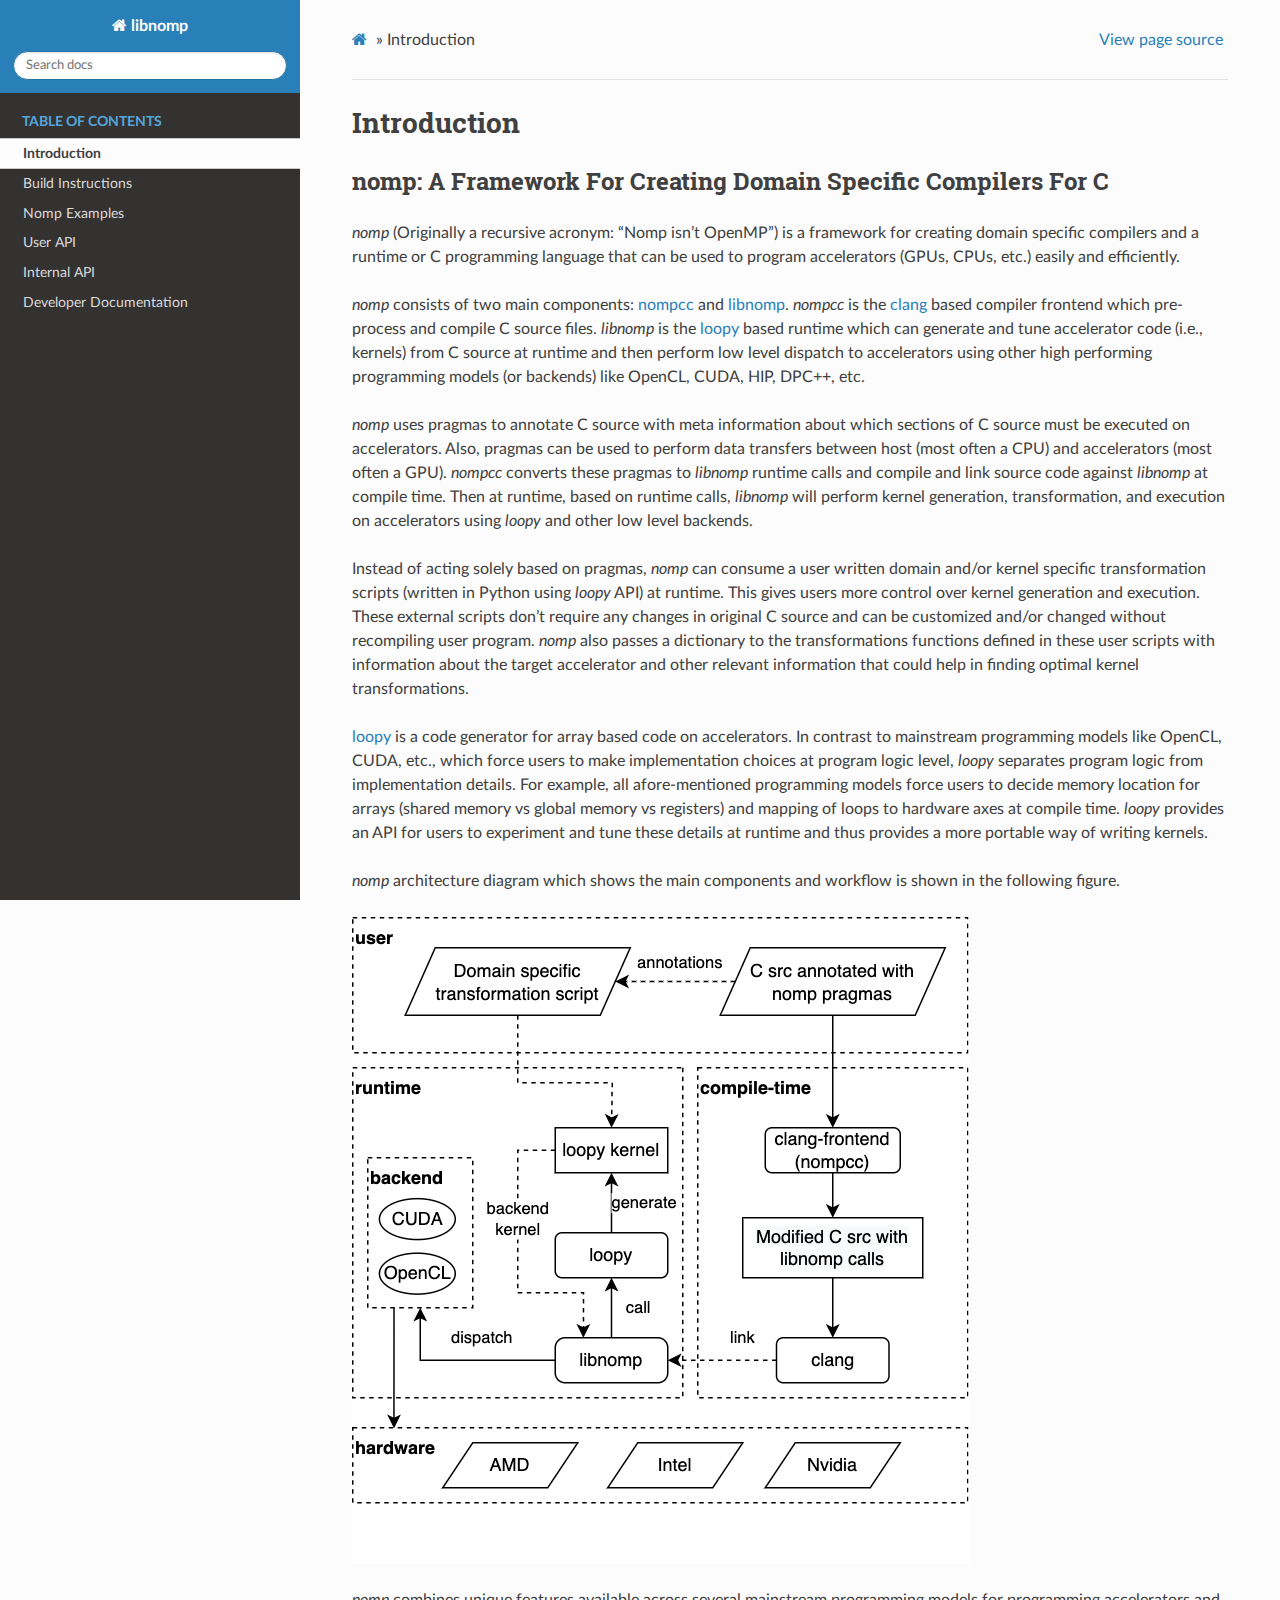
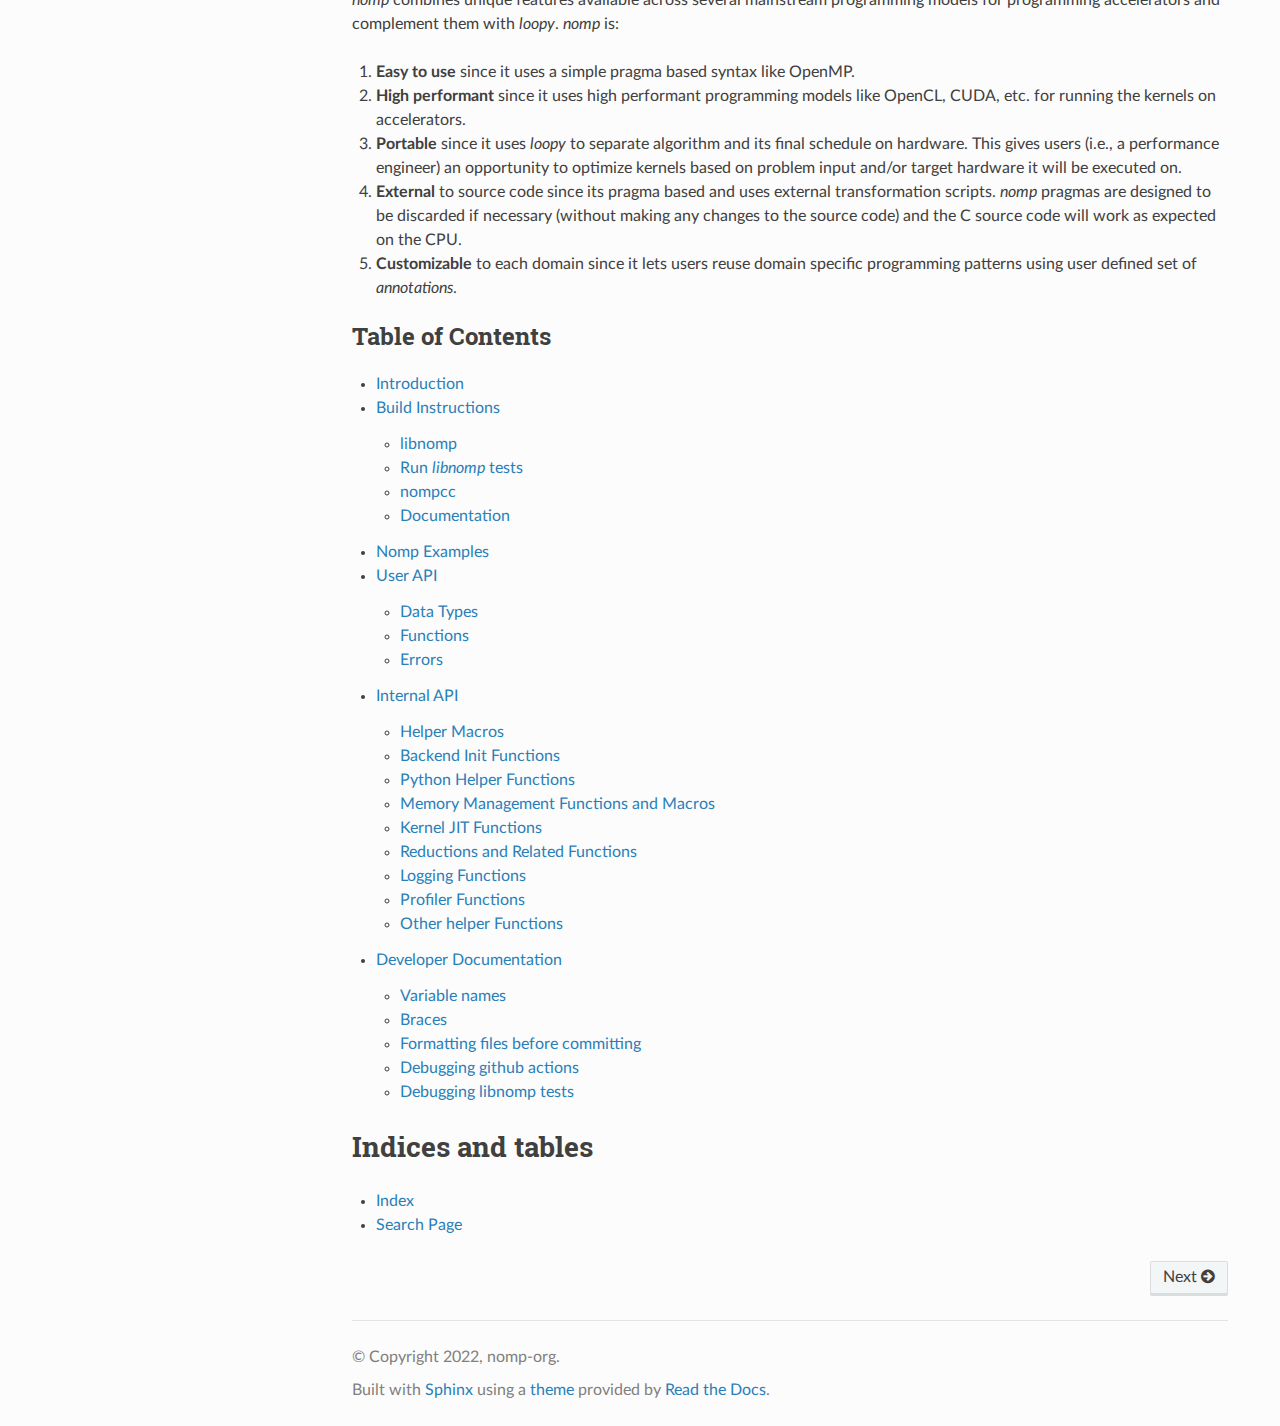
==== commit 8ee7bea0: "Deploying to gh-pages from  @ 487985f331a2a38838dd923cce8cd4c7661ac224 🚀" ====
--- a/index.html
+++ b/index.html
@@ -146,19 +146,19 @@
 <li class="toctree-l1"><a class="reference internal" href="user-api.html">User API</a><ul>
 <li class="toctree-l2"><a class="reference internal" href="user-api.html#data-types">Data Types</a></li>
 <li class="toctree-l2"><a class="reference internal" href="user-api.html#functions">Functions</a></li>
-<li class="toctree-l2"><a class="reference internal" href="user-api.html#macros">Macros</a></li>
 <li class="toctree-l2"><a class="reference internal" href="user-api.html#errors">Errors</a></li>
 </ul>
 </li>
 <li class="toctree-l1"><a class="reference internal" href="internal-api.html">Internal API</a><ul>
-<li class="toctree-l2"><a class="reference internal" href="internal-api.html#backend-init-functions">Backend init functions</a></li>
-<li class="toctree-l2"><a class="reference internal" href="internal-api.html#python-helper-functions">Python helper functions</a></li>
-<li class="toctree-l2"><a class="reference internal" href="internal-api.html#memory-management-functions">Memory management functions</a></li>
-<li class="toctree-l2"><a class="reference internal" href="internal-api.html#kernel-compilation-functions">Kernel compilation functions</a></li>
-<li class="toctree-l2"><a class="reference internal" href="internal-api.html#reductions-and-related-functions">Reductions and related functions</a></li>
-<li class="toctree-l2"><a class="reference internal" href="internal-api.html#logging-functions">Logging functions</a></li>
-<li class="toctree-l2"><a class="reference internal" href="internal-api.html#profiler-functions">Profiler functions</a></li>
-<li class="toctree-l2"><a class="reference internal" href="internal-api.html#other-helper-functions">Other helper functions</a></li>
+<li class="toctree-l2"><a class="reference internal" href="internal-api.html#helper-macros">Helper Macros</a></li>
+<li class="toctree-l2"><a class="reference internal" href="internal-api.html#backend-init-functions">Backend Init Functions</a></li>
+<li class="toctree-l2"><a class="reference internal" href="internal-api.html#python-helper-functions">Python Helper Functions</a></li>
+<li class="toctree-l2"><a class="reference internal" href="internal-api.html#memory-management-functions-and-macros">Memory Management Functions and Macros</a></li>
+<li class="toctree-l2"><a class="reference internal" href="internal-api.html#kernel-jit-functions">Kernel JIT Functions</a></li>
+<li class="toctree-l2"><a class="reference internal" href="internal-api.html#reductions-and-related-functions">Reductions and Related Functions</a></li>
+<li class="toctree-l2"><a class="reference internal" href="internal-api.html#logging-functions">Logging Functions</a></li>
+<li class="toctree-l2"><a class="reference internal" href="internal-api.html#profiler-functions">Profiler Functions</a></li>
+<li class="toctree-l2"><a class="reference internal" href="internal-api.html#other-helper-functions">Other helper Functions</a></li>
 </ul>
 </li>
 <li class="toctree-l1"><a class="reference internal" href="developer-docs.html">Developer Documentation</a><ul>
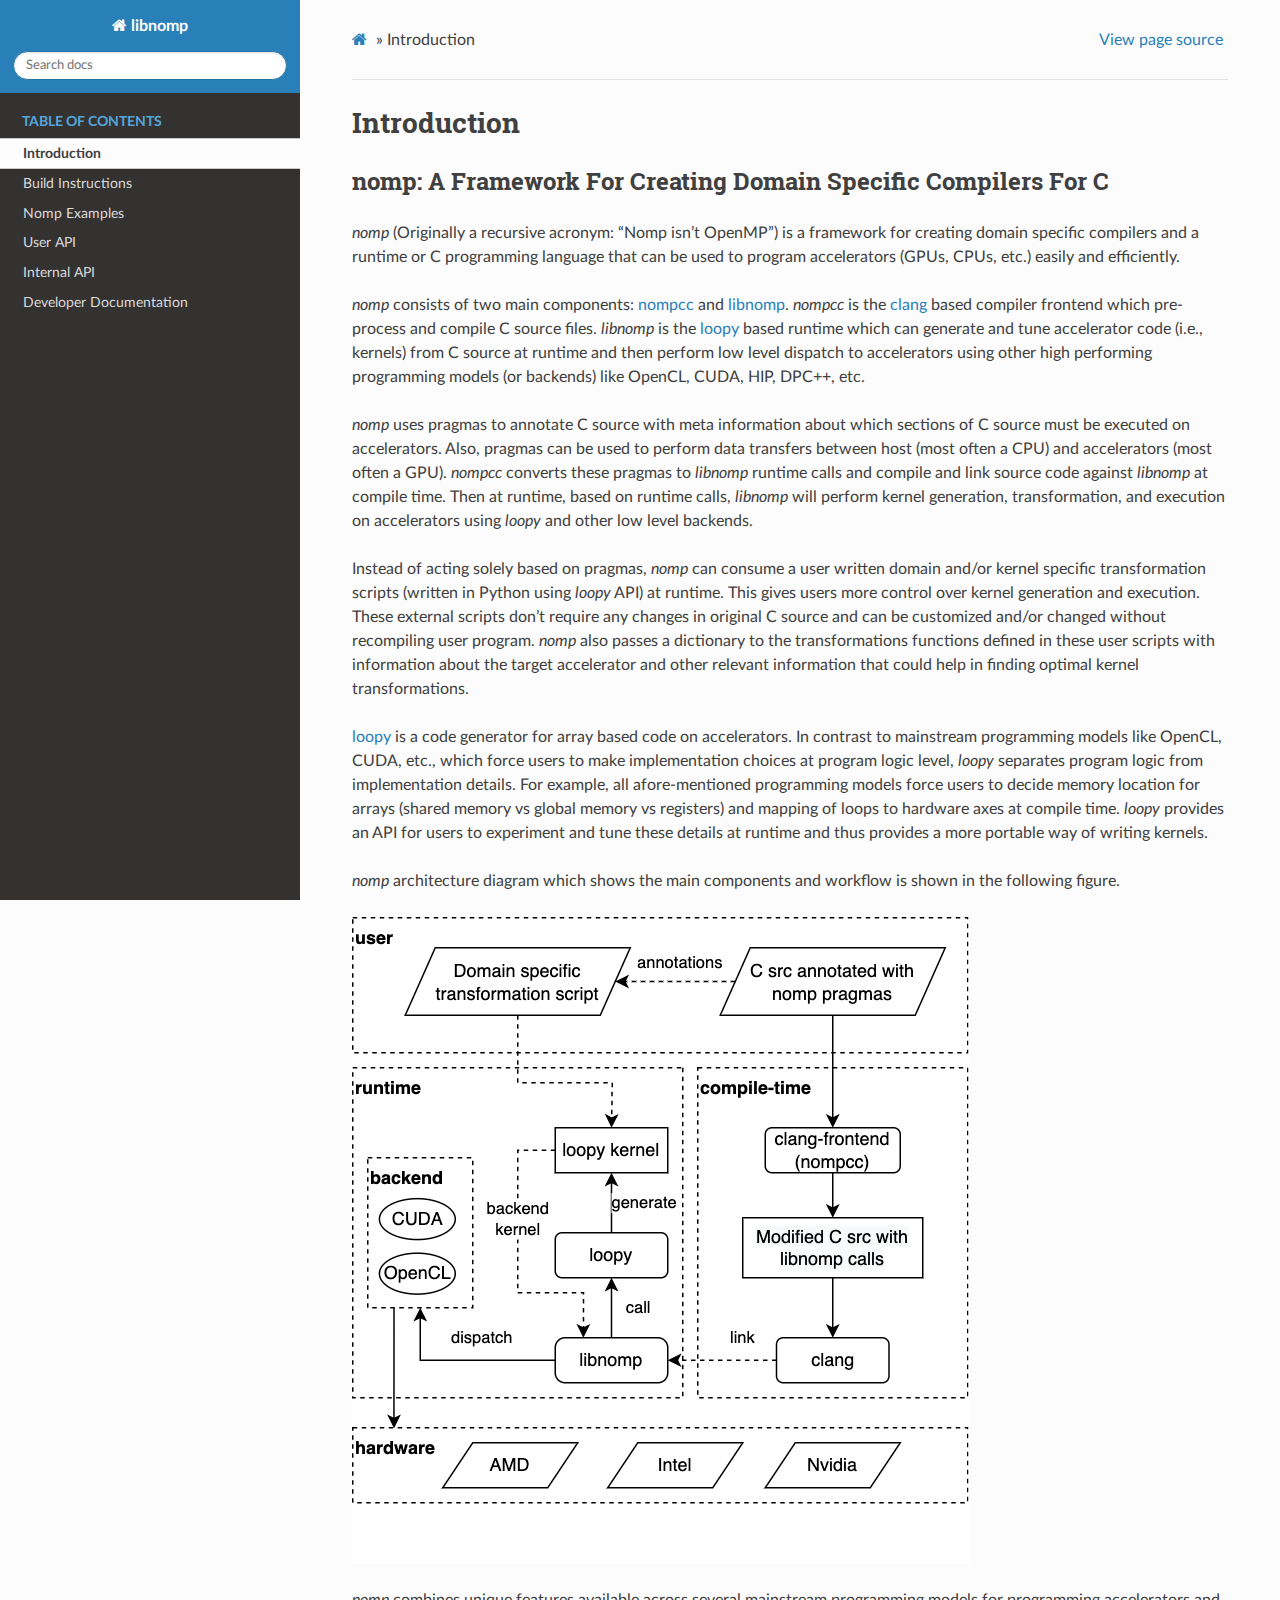
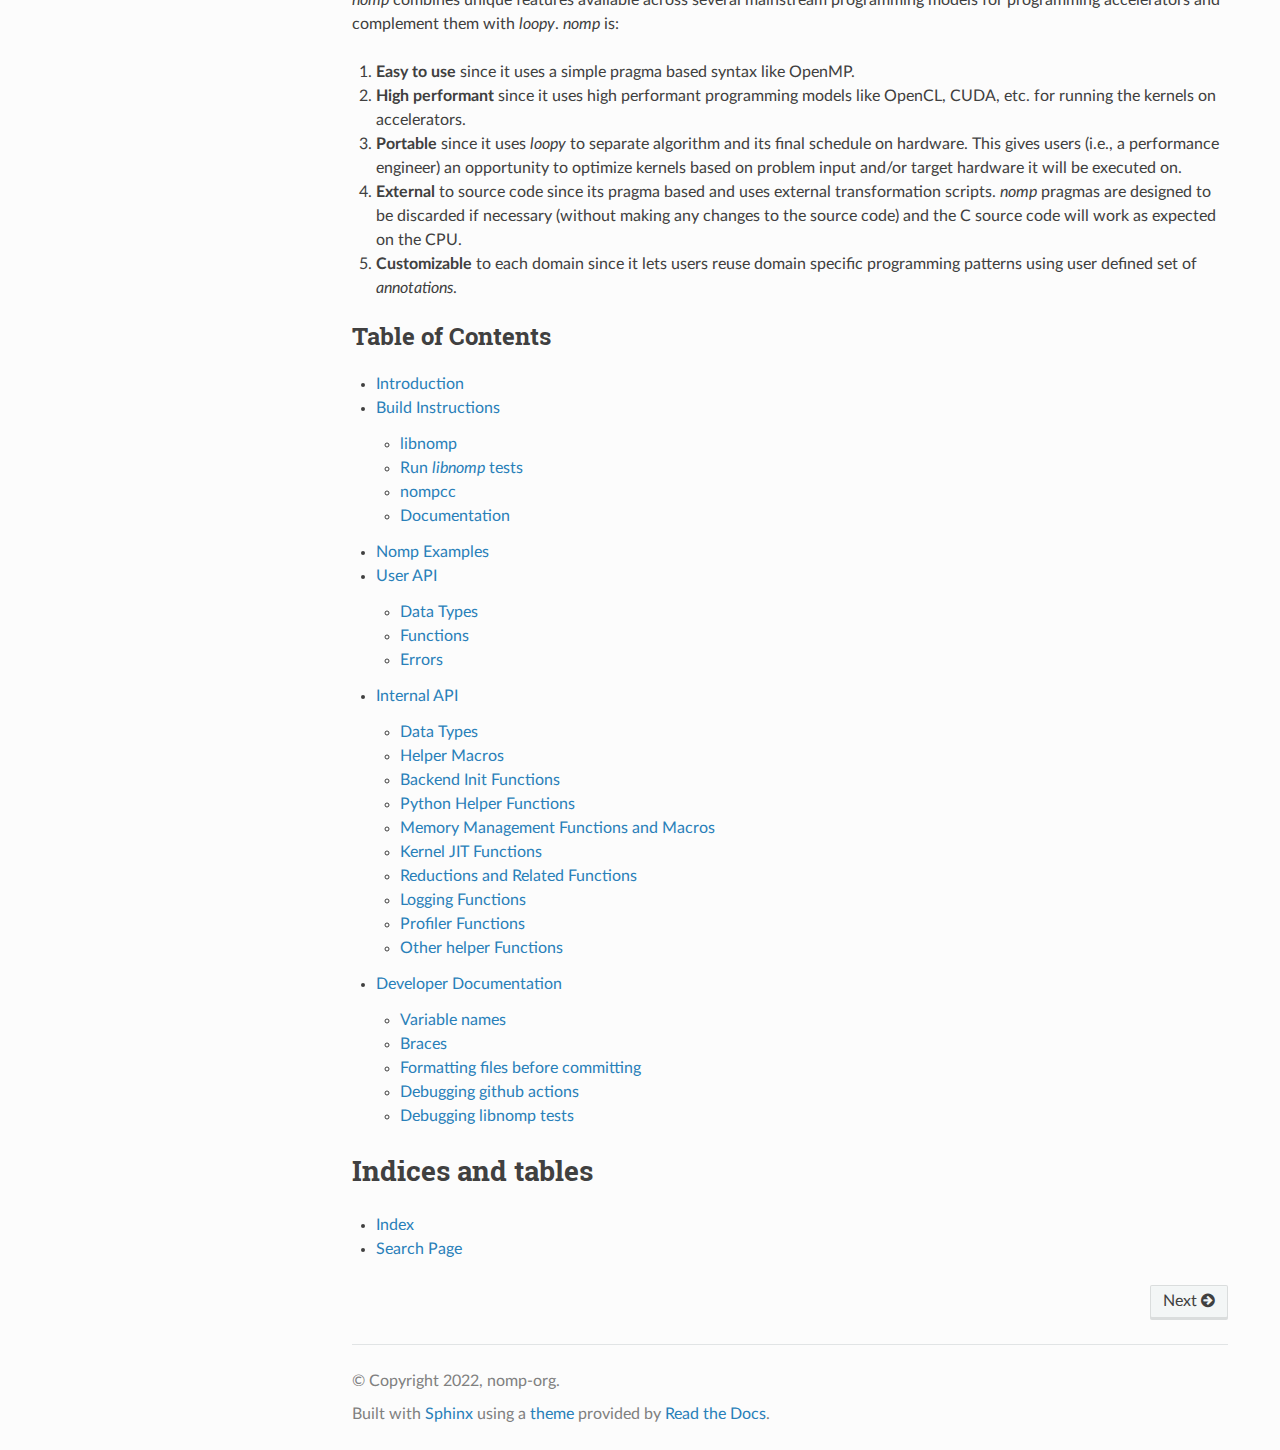
==== commit f64d9ba8: "Deploying to gh-pages from  @ 508b856b2c853f3a49d1419452591b9e590b5c36 🚀" ====
--- a/index.html
+++ b/index.html
@@ -150,6 +150,7 @@
 </ul>
 </li>
 <li class="toctree-l1"><a class="reference internal" href="internal-api.html">Internal API</a><ul>
+<li class="toctree-l2"><a class="reference internal" href="internal-api.html#data-types">Data Types</a></li>
 <li class="toctree-l2"><a class="reference internal" href="internal-api.html#helper-macros">Helper Macros</a></li>
 <li class="toctree-l2"><a class="reference internal" href="internal-api.html#backend-init-functions">Backend Init Functions</a></li>
 <li class="toctree-l2"><a class="reference internal" href="internal-api.html#python-helper-functions">Python Helper Functions</a></li>
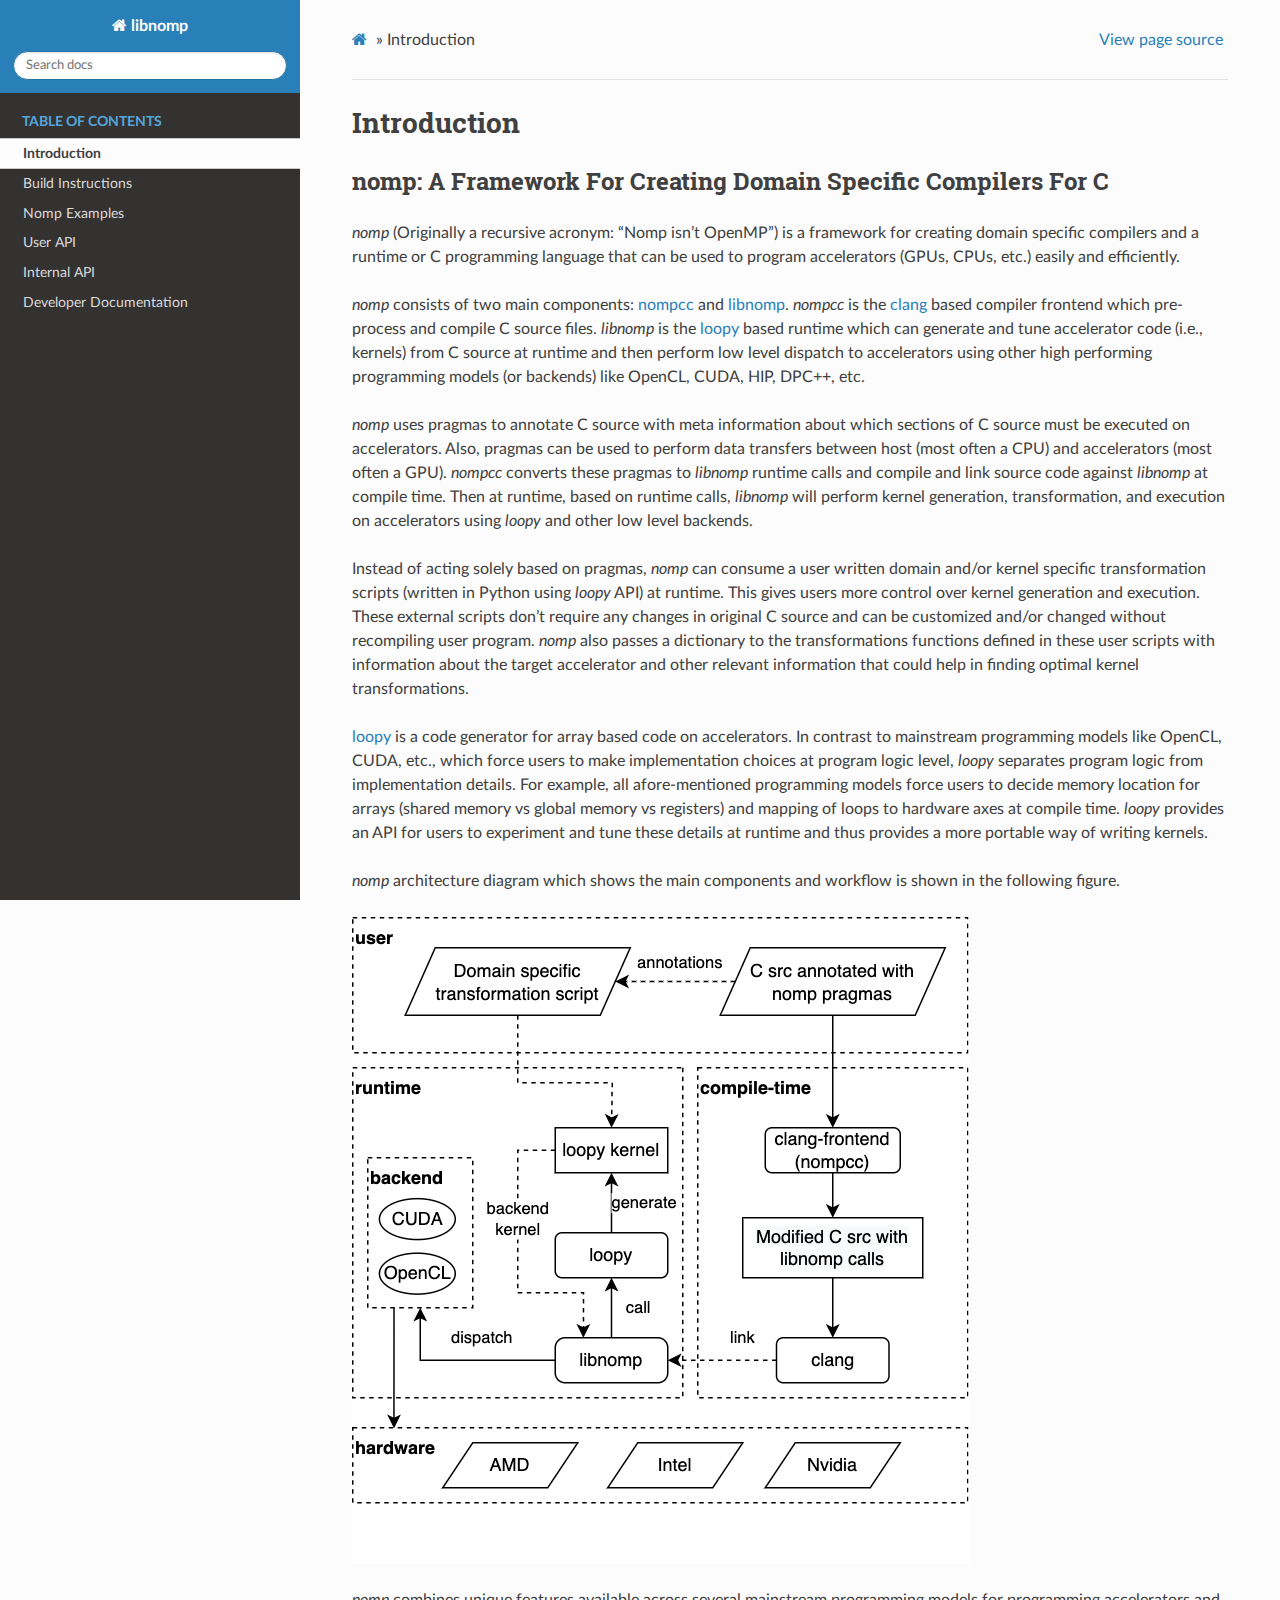
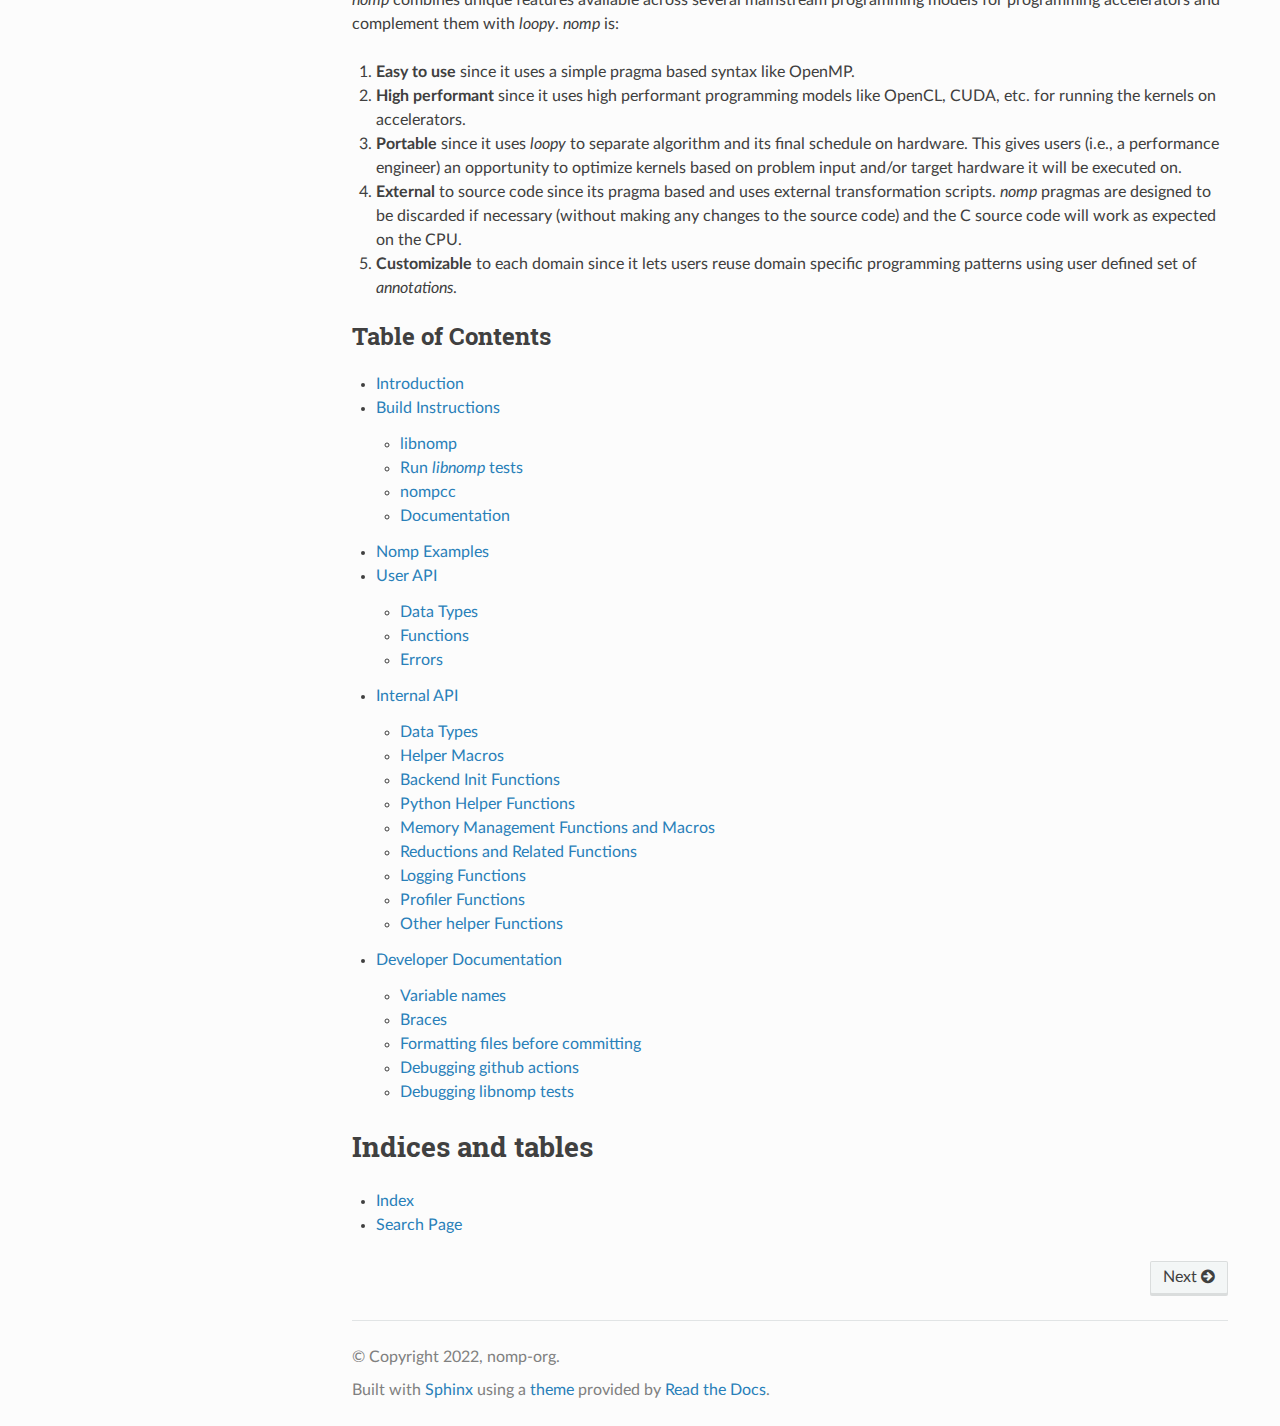
==== commit 6a665794: "Deploying to gh-pages from  @ 2487cb753123dd135739a921bfd3b18e6cd7c2c4 🚀" ====
--- a/index.html
+++ b/index.html
@@ -155,7 +155,6 @@
 <li class="toctree-l2"><a class="reference internal" href="internal-api.html#backend-init-functions">Backend Init Functions</a></li>
 <li class="toctree-l2"><a class="reference internal" href="internal-api.html#python-helper-functions">Python Helper Functions</a></li>
 <li class="toctree-l2"><a class="reference internal" href="internal-api.html#memory-management-functions-and-macros">Memory Management Functions and Macros</a></li>
-<li class="toctree-l2"><a class="reference internal" href="internal-api.html#kernel-jit-functions">Kernel JIT Functions</a></li>
 <li class="toctree-l2"><a class="reference internal" href="internal-api.html#reductions-and-related-functions">Reductions and Related Functions</a></li>
 <li class="toctree-l2"><a class="reference internal" href="internal-api.html#logging-functions">Logging Functions</a></li>
 <li class="toctree-l2"><a class="reference internal" href="internal-api.html#profiler-functions">Profiler Functions</a></li>
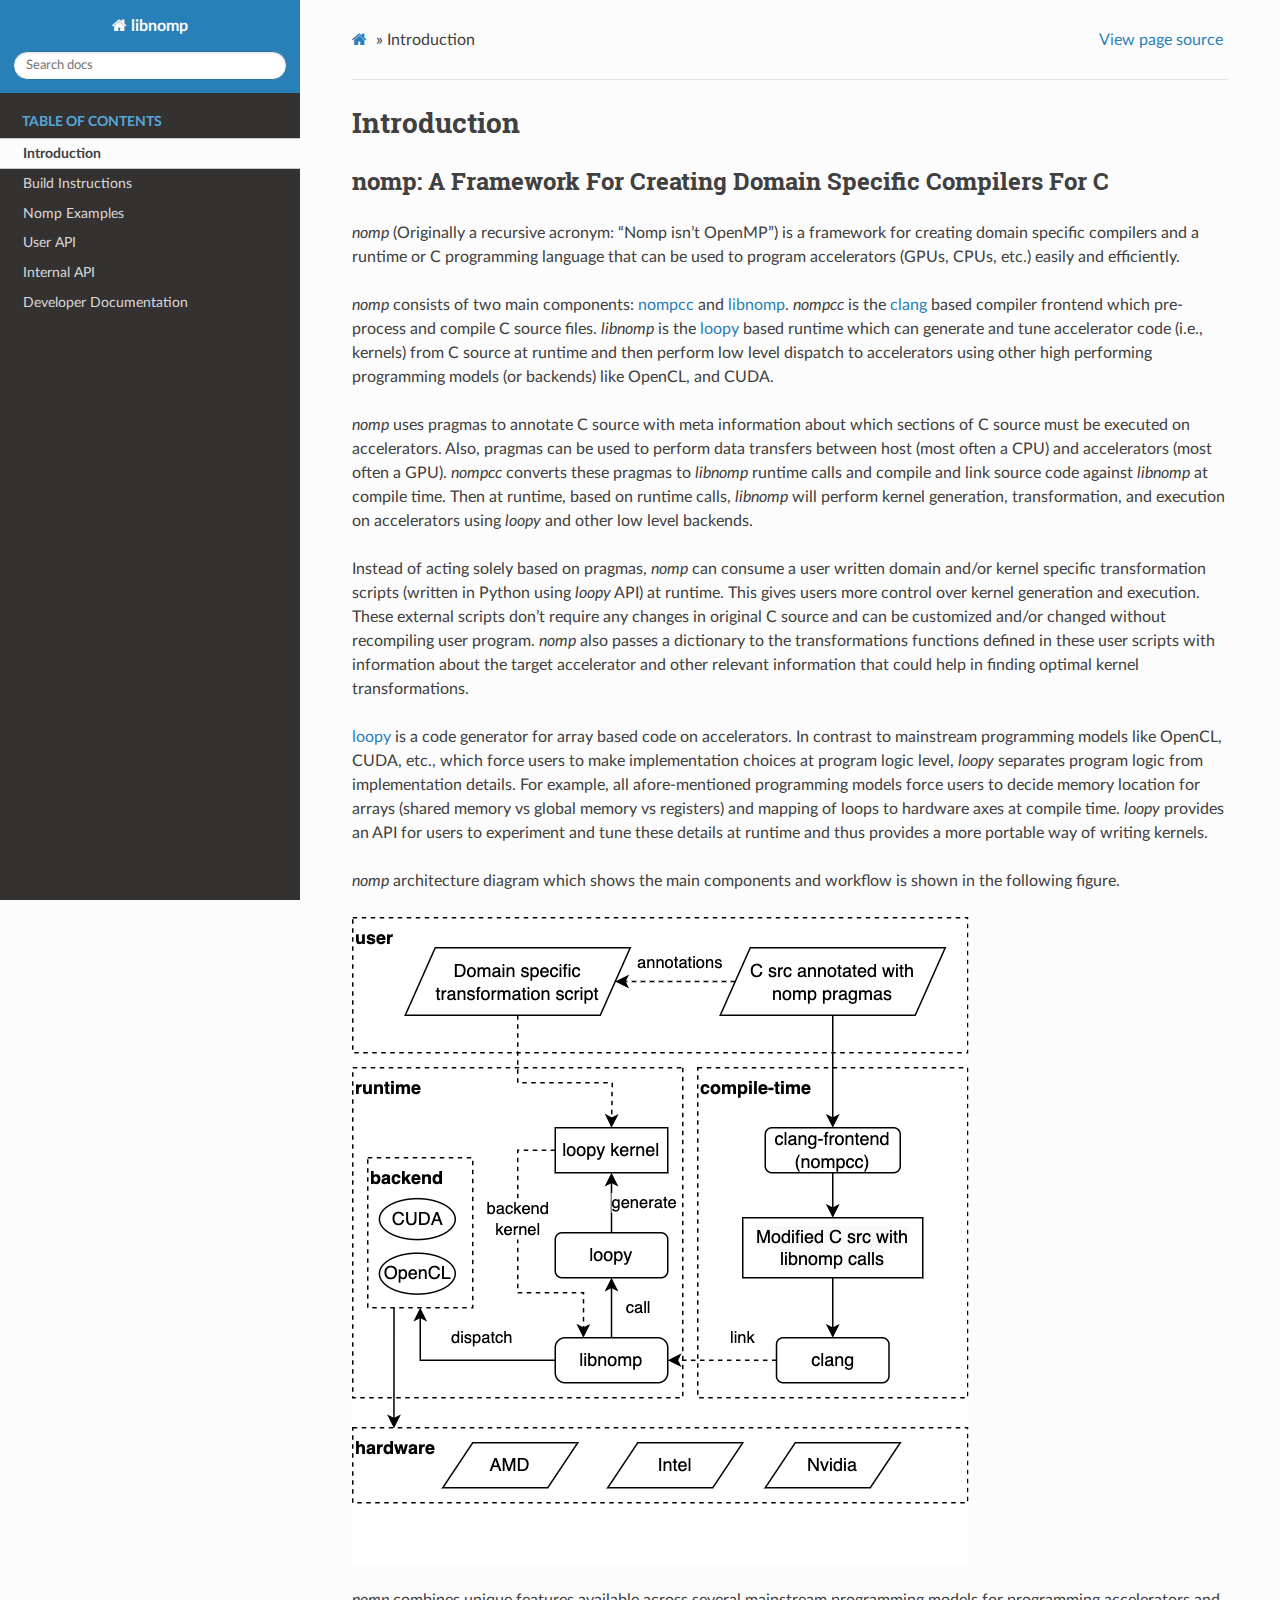
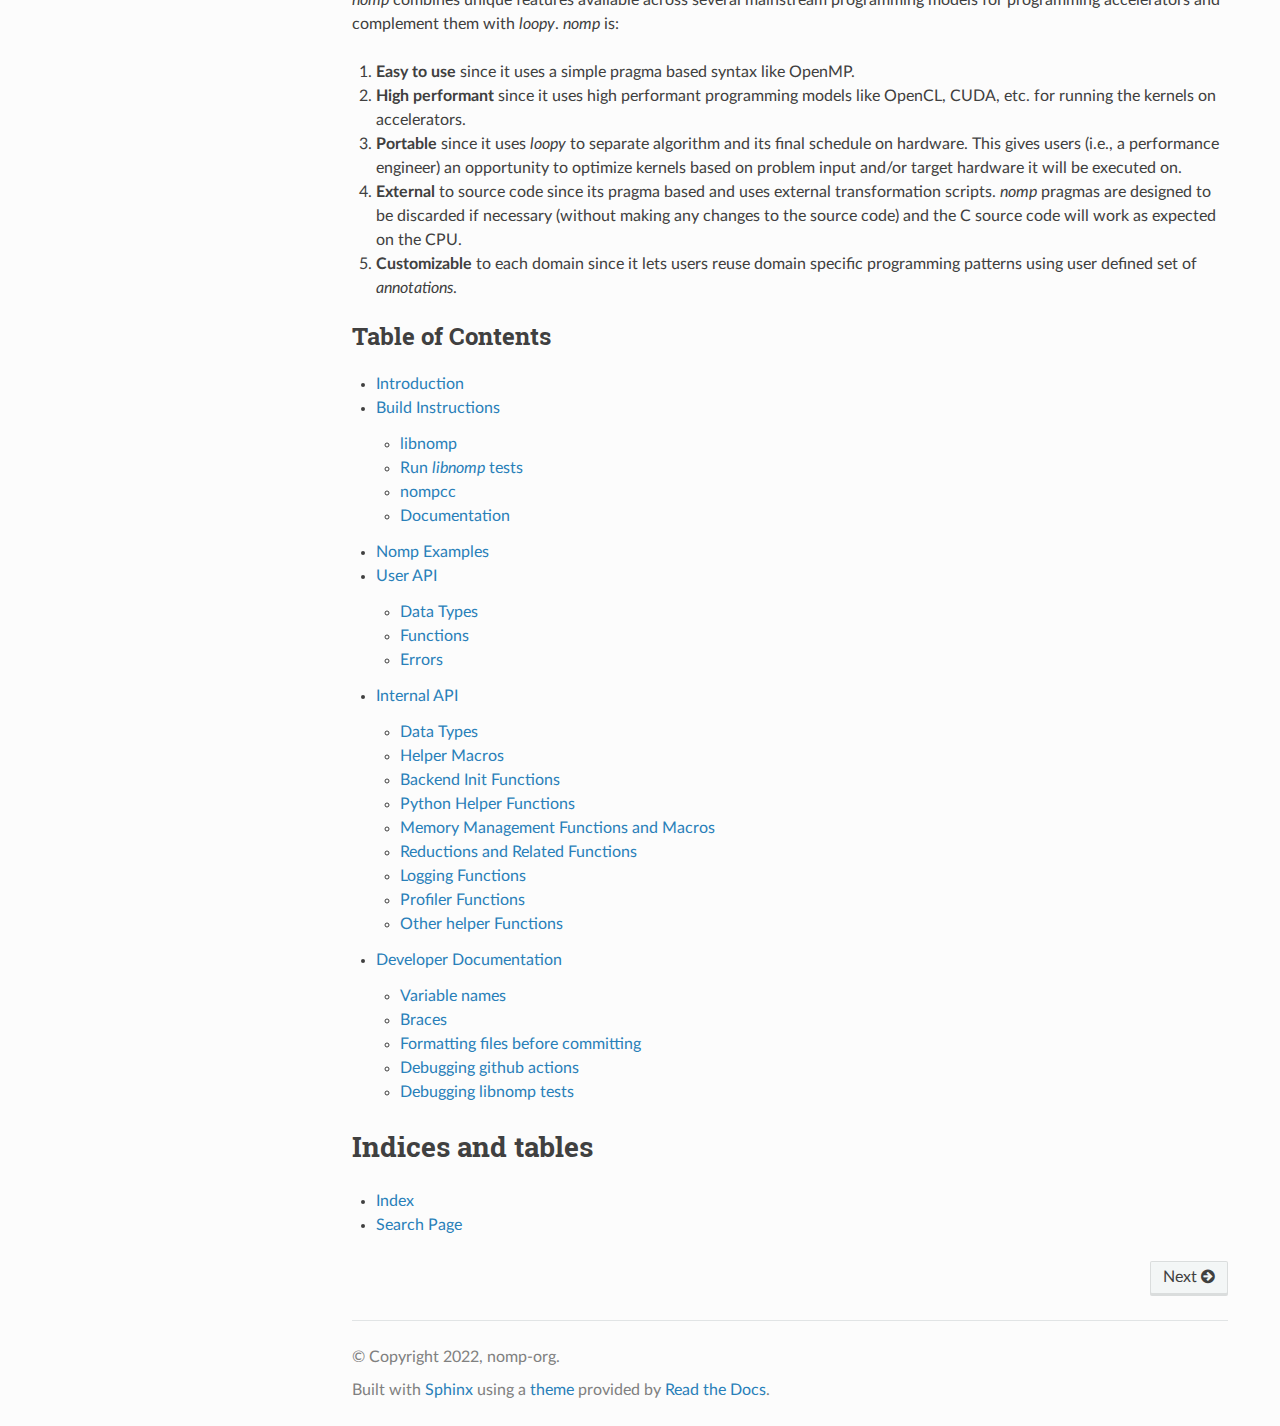
==== commit 5e582815: "Deploying to gh-pages from  @ 61b9e1c62e8936b47f05b06b498403ecff205116 🚀" ====
--- a/index.html
+++ b/index.html
@@ -85,7 +85,7 @@
 source files. <cite>libnomp</cite> is the <a class="reference external" href="https://documen.tician.de/loopy/">loopy</a> based runtime which can generate and
 tune accelerator code (i.e., kernels) from C source at runtime and then
 perform low level dispatch to accelerators using other high performing
-programming models (or backends) like OpenCL, CUDA, HIP, DPC++, etc.</p>
+programming models (or backends) like OpenCL, and CUDA.</p>
 <p><cite>nomp</cite> uses pragmas to annotate C source with meta information about which
 sections of C source must be executed on accelerators. Also, pragmas can be
 used to perform data transfers between host (most often a CPU) and accelerators
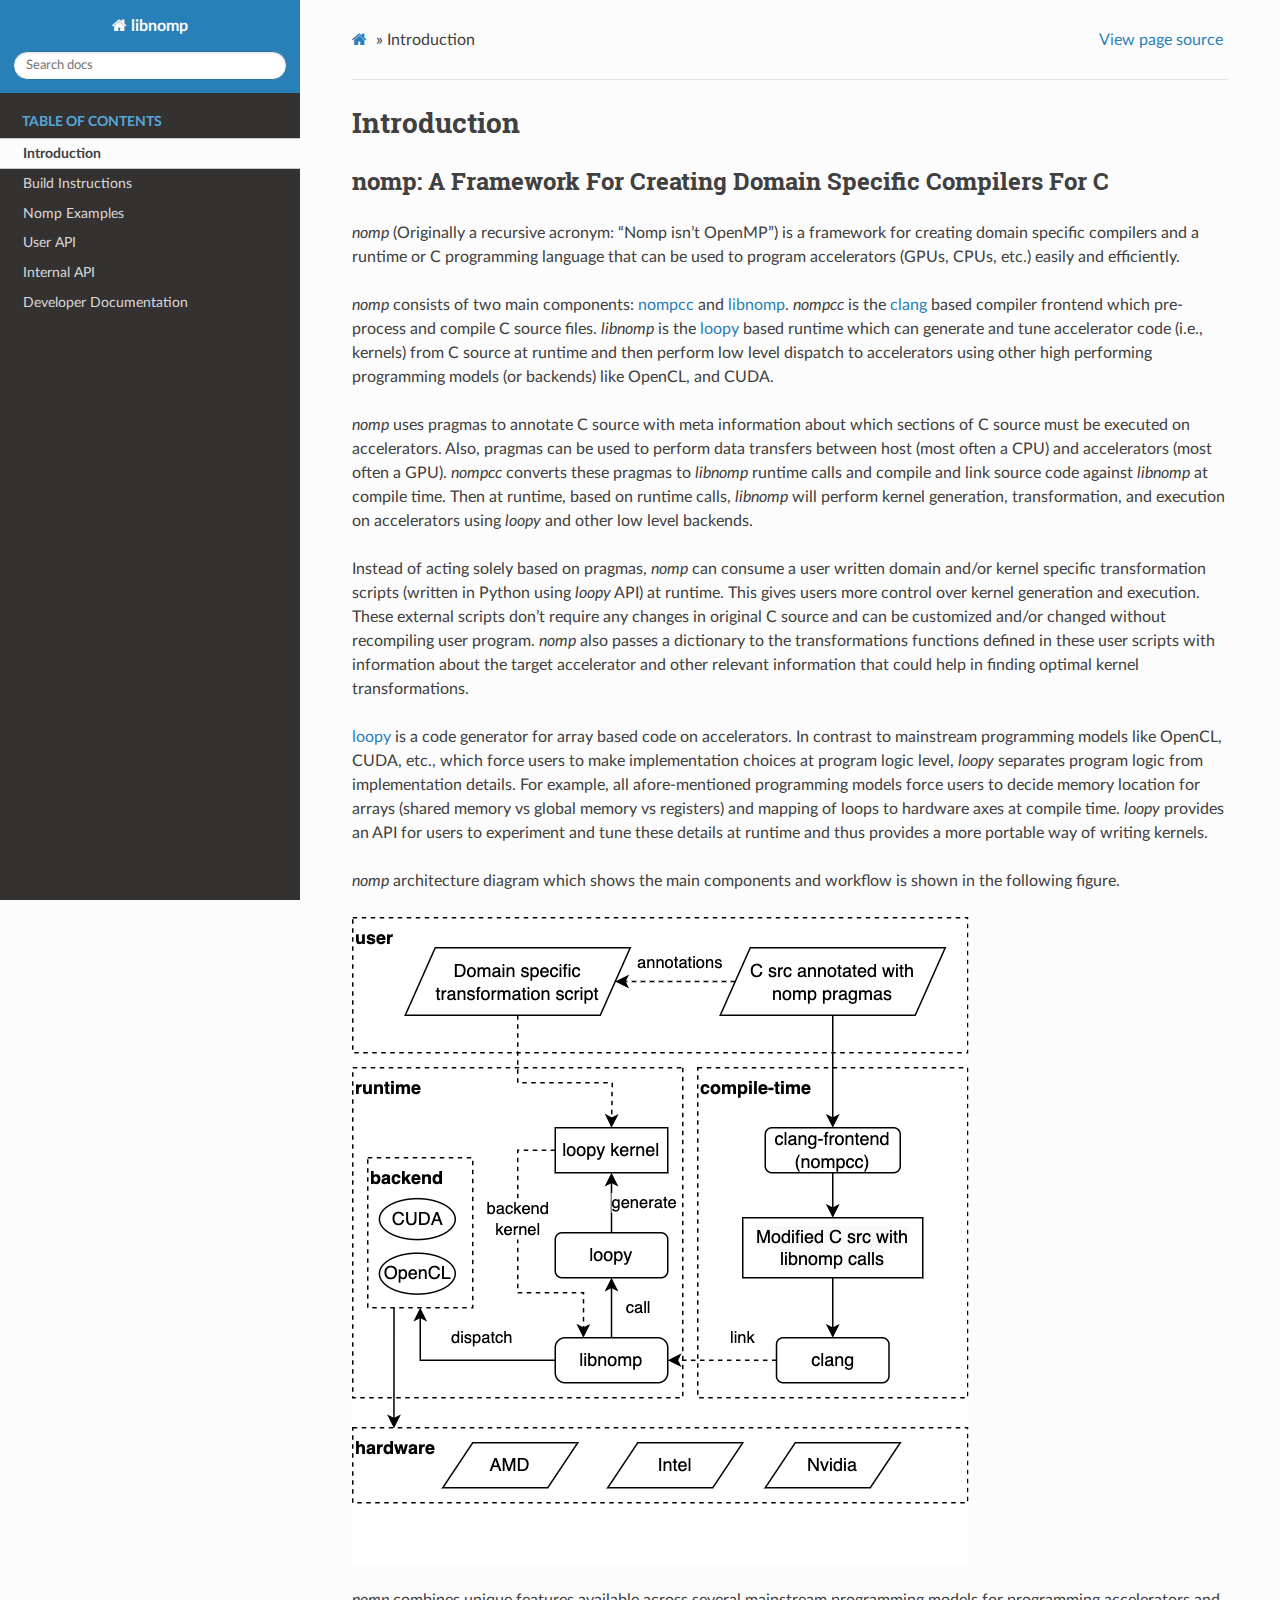
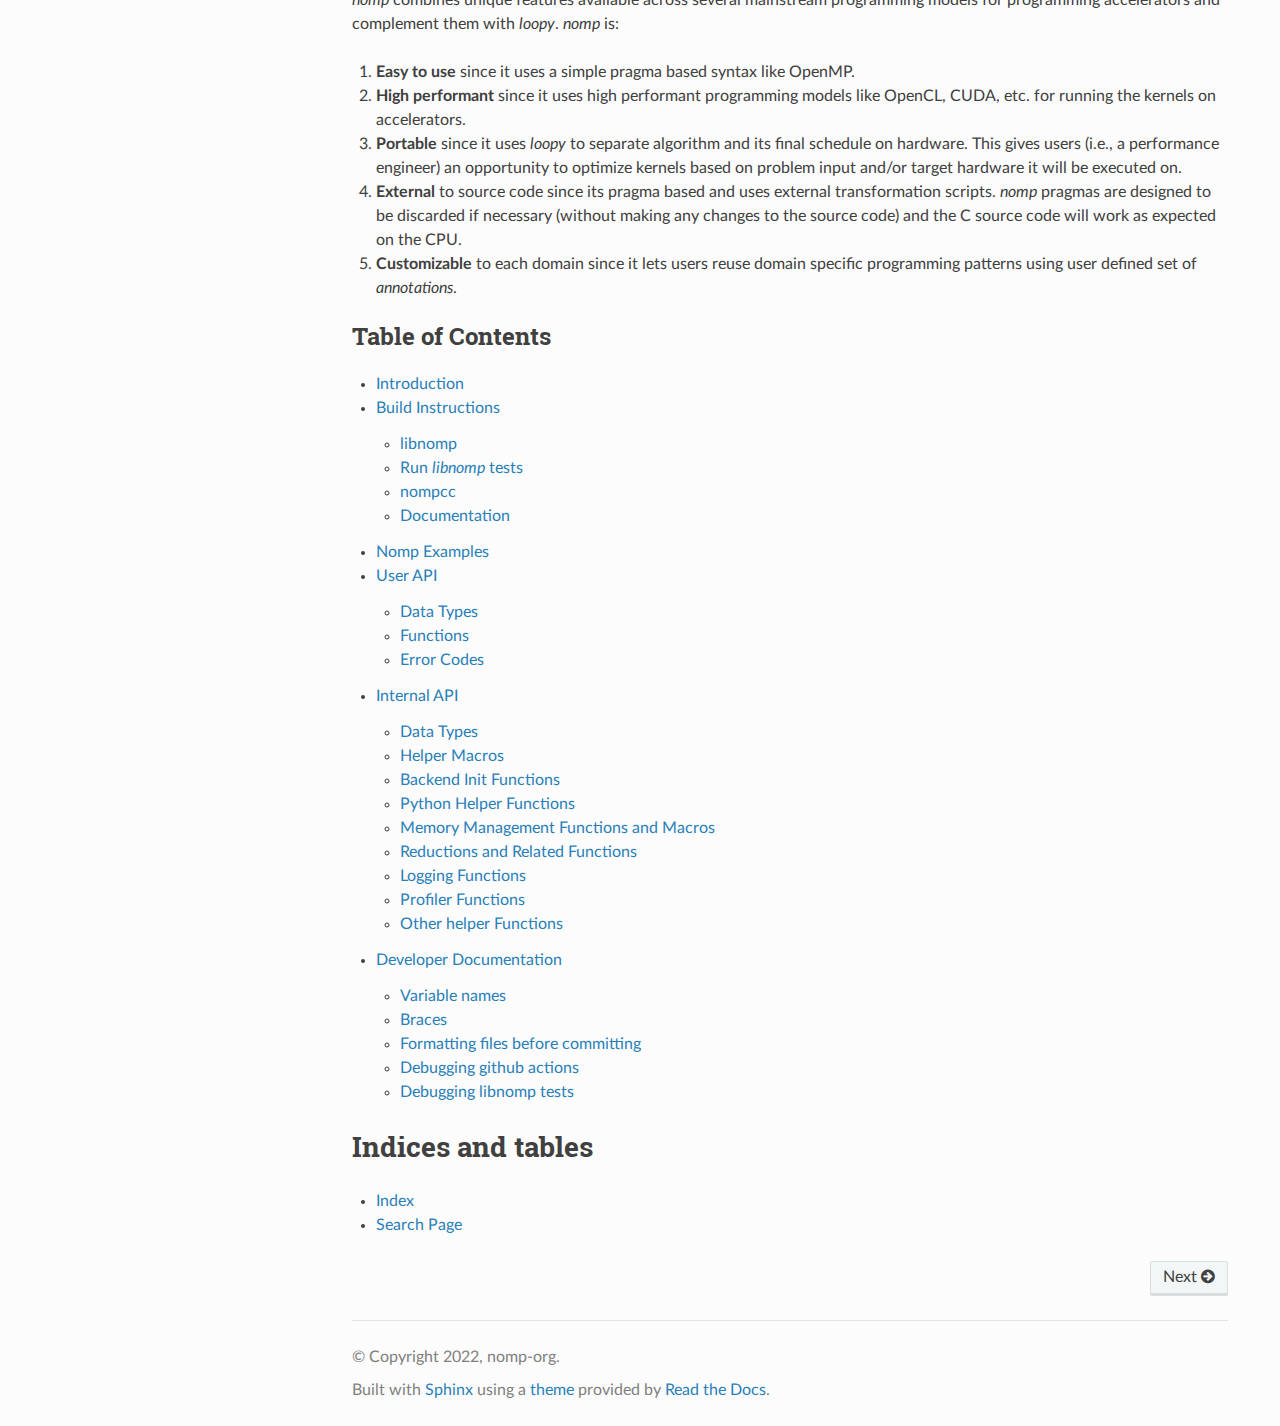
==== commit b78ca4d9: "Deploying to gh-pages from  @ 88aad22a511e45236f69f996c2f7153ad65e4439 🚀" ====
--- a/index.html
+++ b/index.html
@@ -146,7 +146,7 @@
 <li class="toctree-l1"><a class="reference internal" href="user-api.html">User API</a><ul>
 <li class="toctree-l2"><a class="reference internal" href="user-api.html#data-types">Data Types</a></li>
 <li class="toctree-l2"><a class="reference internal" href="user-api.html#functions">Functions</a></li>
-<li class="toctree-l2"><a class="reference internal" href="user-api.html#errors">Errors</a></li>
+<li class="toctree-l2"><a class="reference internal" href="user-api.html#error-codes">Error Codes</a></li>
 </ul>
 </li>
 <li class="toctree-l1"><a class="reference internal" href="internal-api.html">Internal API</a><ul>
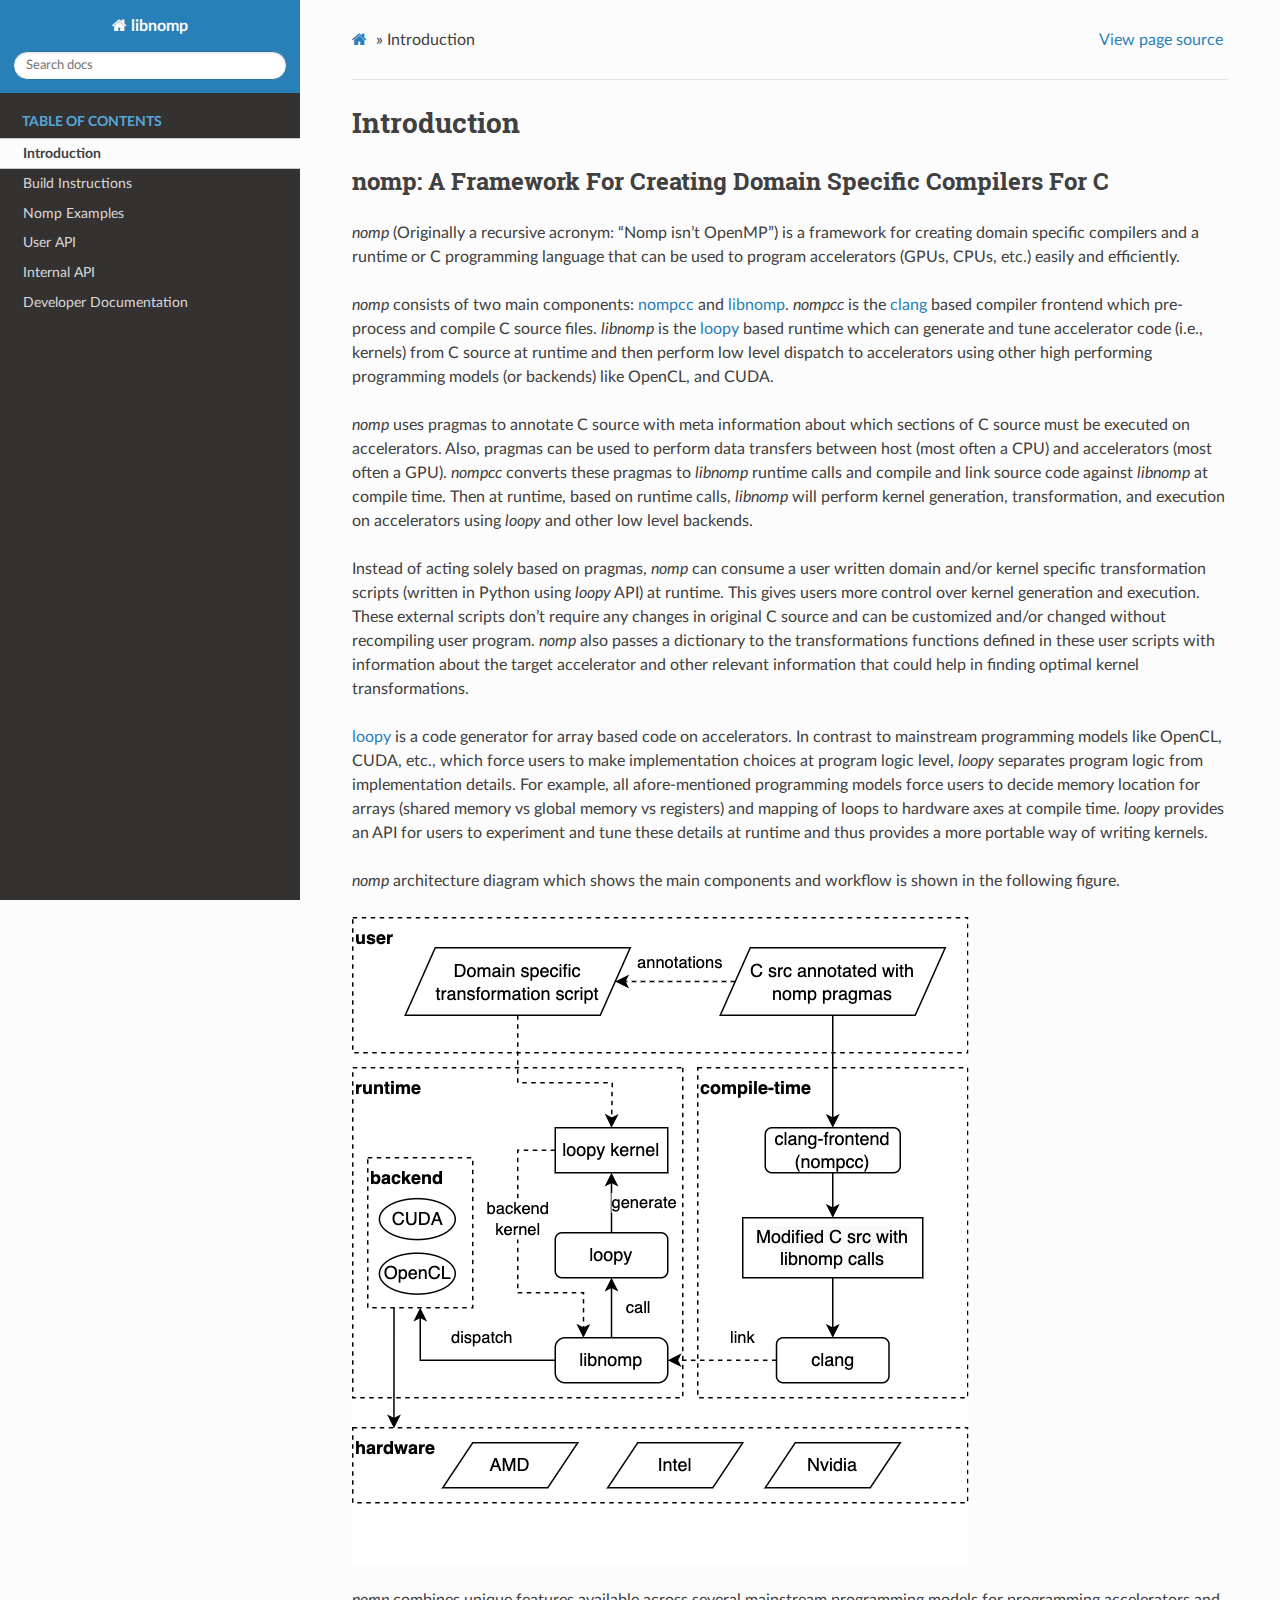
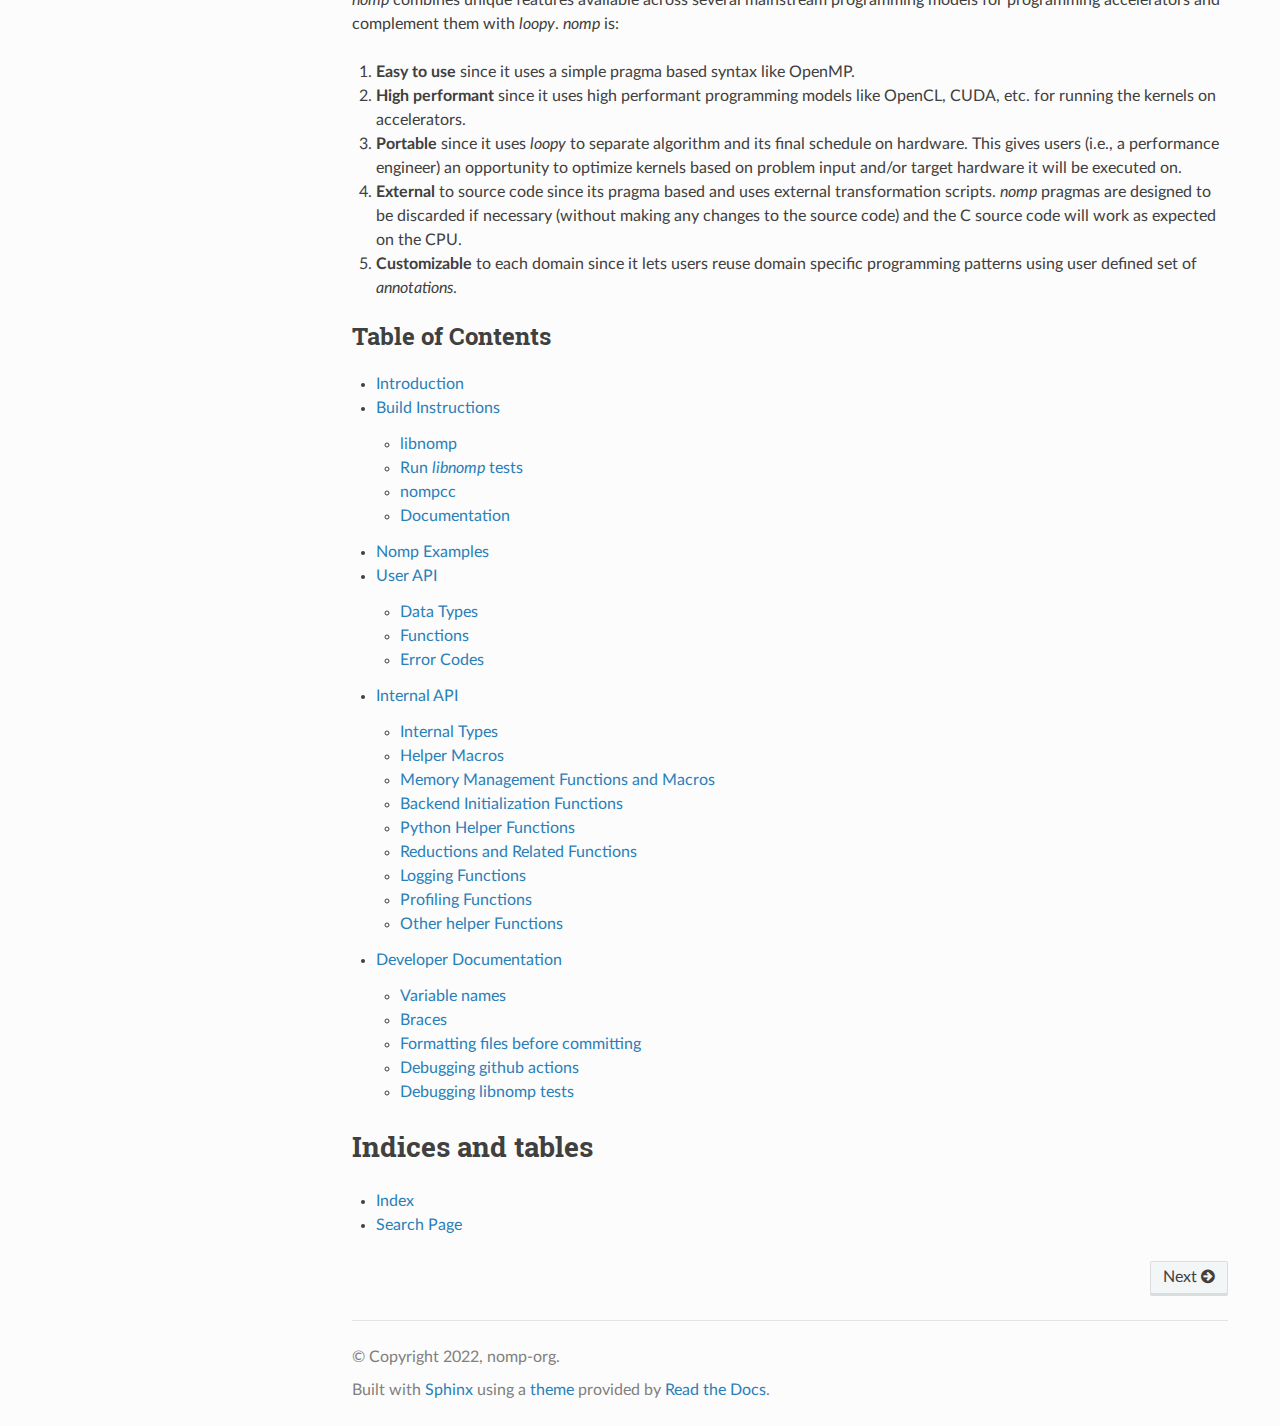
==== commit b96d6845: "Deploying to gh-pages from  @ ae67eb22060507b777db8db9aecbe6f37eccf62f 🚀" ====
--- a/index.html
+++ b/index.html
@@ -150,14 +150,14 @@
 </ul>
 </li>
 <li class="toctree-l1"><a class="reference internal" href="internal-api.html">Internal API</a><ul>
-<li class="toctree-l2"><a class="reference internal" href="internal-api.html#data-types">Data Types</a></li>
+<li class="toctree-l2"><a class="reference internal" href="internal-api.html#internal-types">Internal Types</a></li>
 <li class="toctree-l2"><a class="reference internal" href="internal-api.html#helper-macros">Helper Macros</a></li>
-<li class="toctree-l2"><a class="reference internal" href="internal-api.html#backend-init-functions">Backend Init Functions</a></li>
+<li class="toctree-l2"><a class="reference internal" href="internal-api.html#memory-management-functions-and-macros">Memory Management Functions and Macros</a></li>
+<li class="toctree-l2"><a class="reference internal" href="internal-api.html#backend-initialization-functions">Backend Initialization Functions</a></li>
 <li class="toctree-l2"><a class="reference internal" href="internal-api.html#python-helper-functions">Python Helper Functions</a></li>
-<li class="toctree-l2"><a class="reference internal" href="internal-api.html#memory-management-functions-and-macros">Memory Management Functions and Macros</a></li>
 <li class="toctree-l2"><a class="reference internal" href="internal-api.html#reductions-and-related-functions">Reductions and Related Functions</a></li>
 <li class="toctree-l2"><a class="reference internal" href="internal-api.html#logging-functions">Logging Functions</a></li>
-<li class="toctree-l2"><a class="reference internal" href="internal-api.html#profiler-functions">Profiler Functions</a></li>
+<li class="toctree-l2"><a class="reference internal" href="internal-api.html#profiling-functions">Profiling Functions</a></li>
 <li class="toctree-l2"><a class="reference internal" href="internal-api.html#other-helper-functions">Other helper Functions</a></li>
 </ul>
 </li>
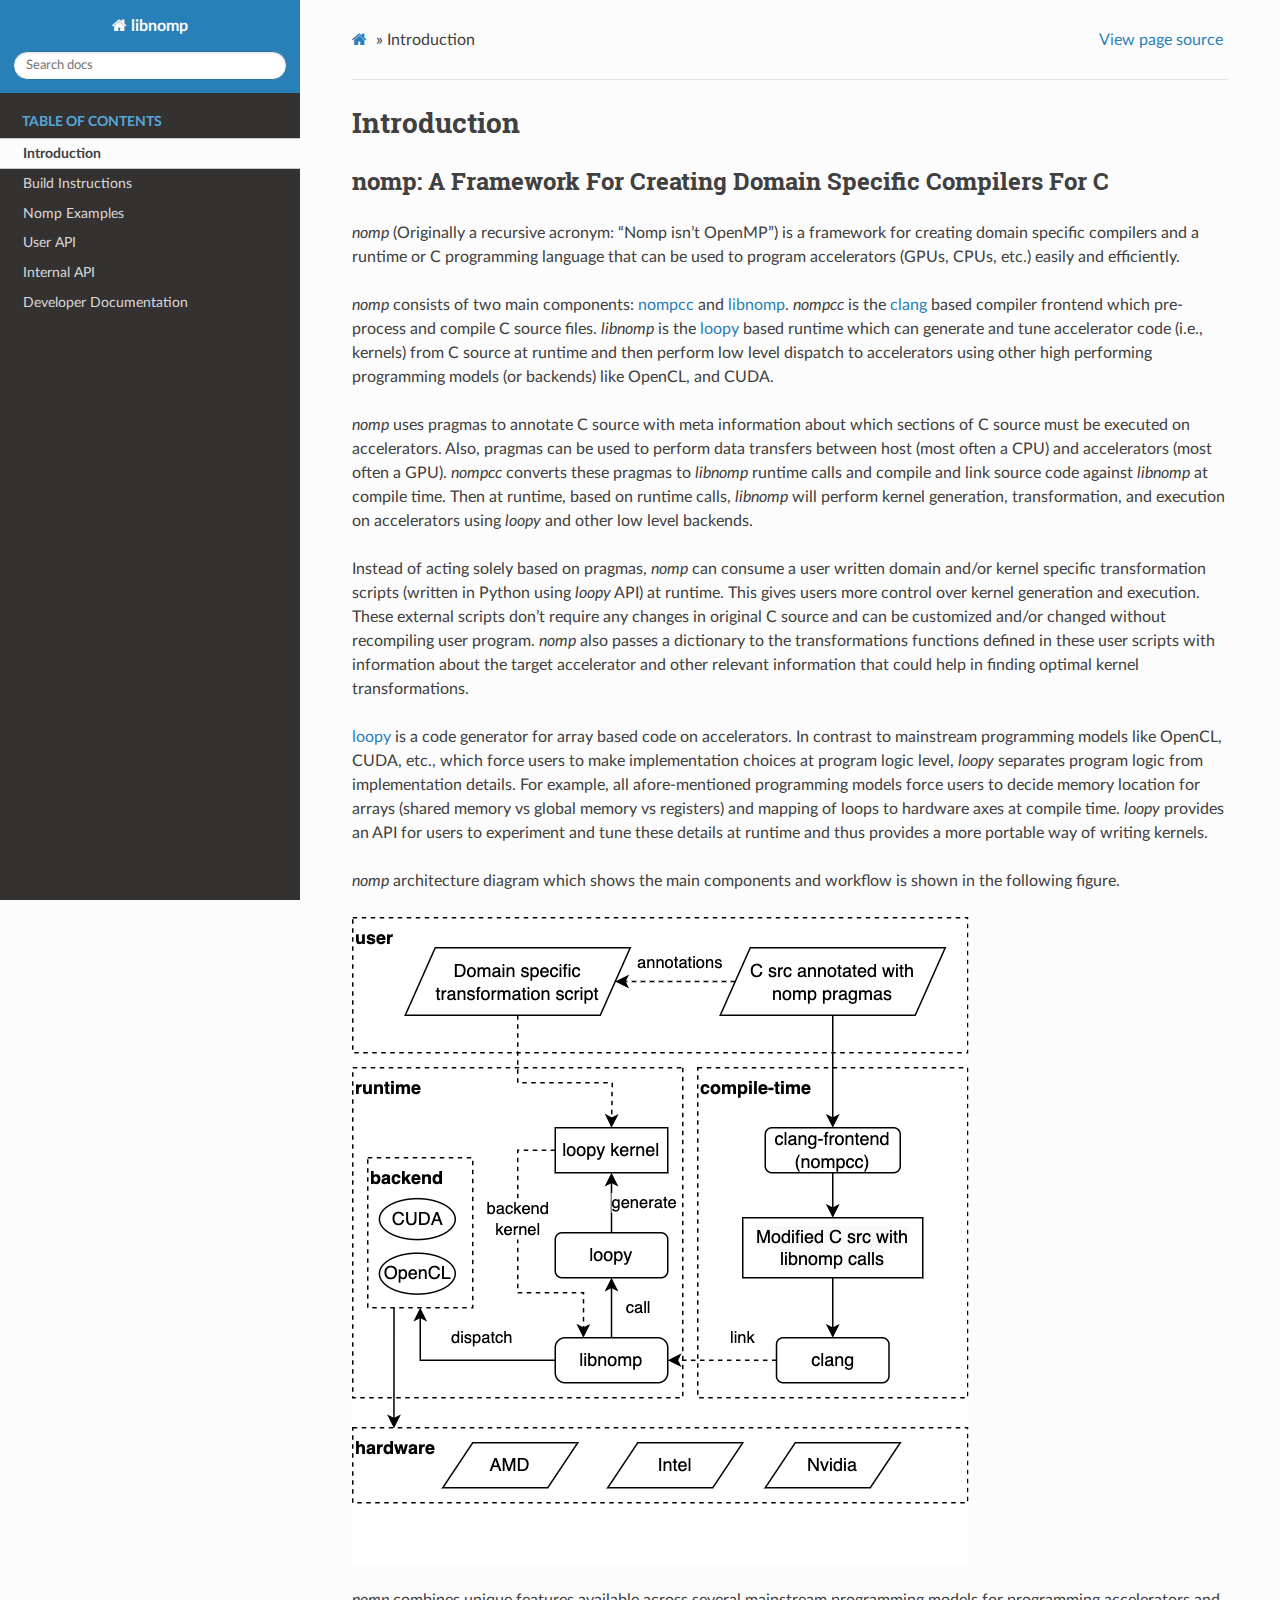
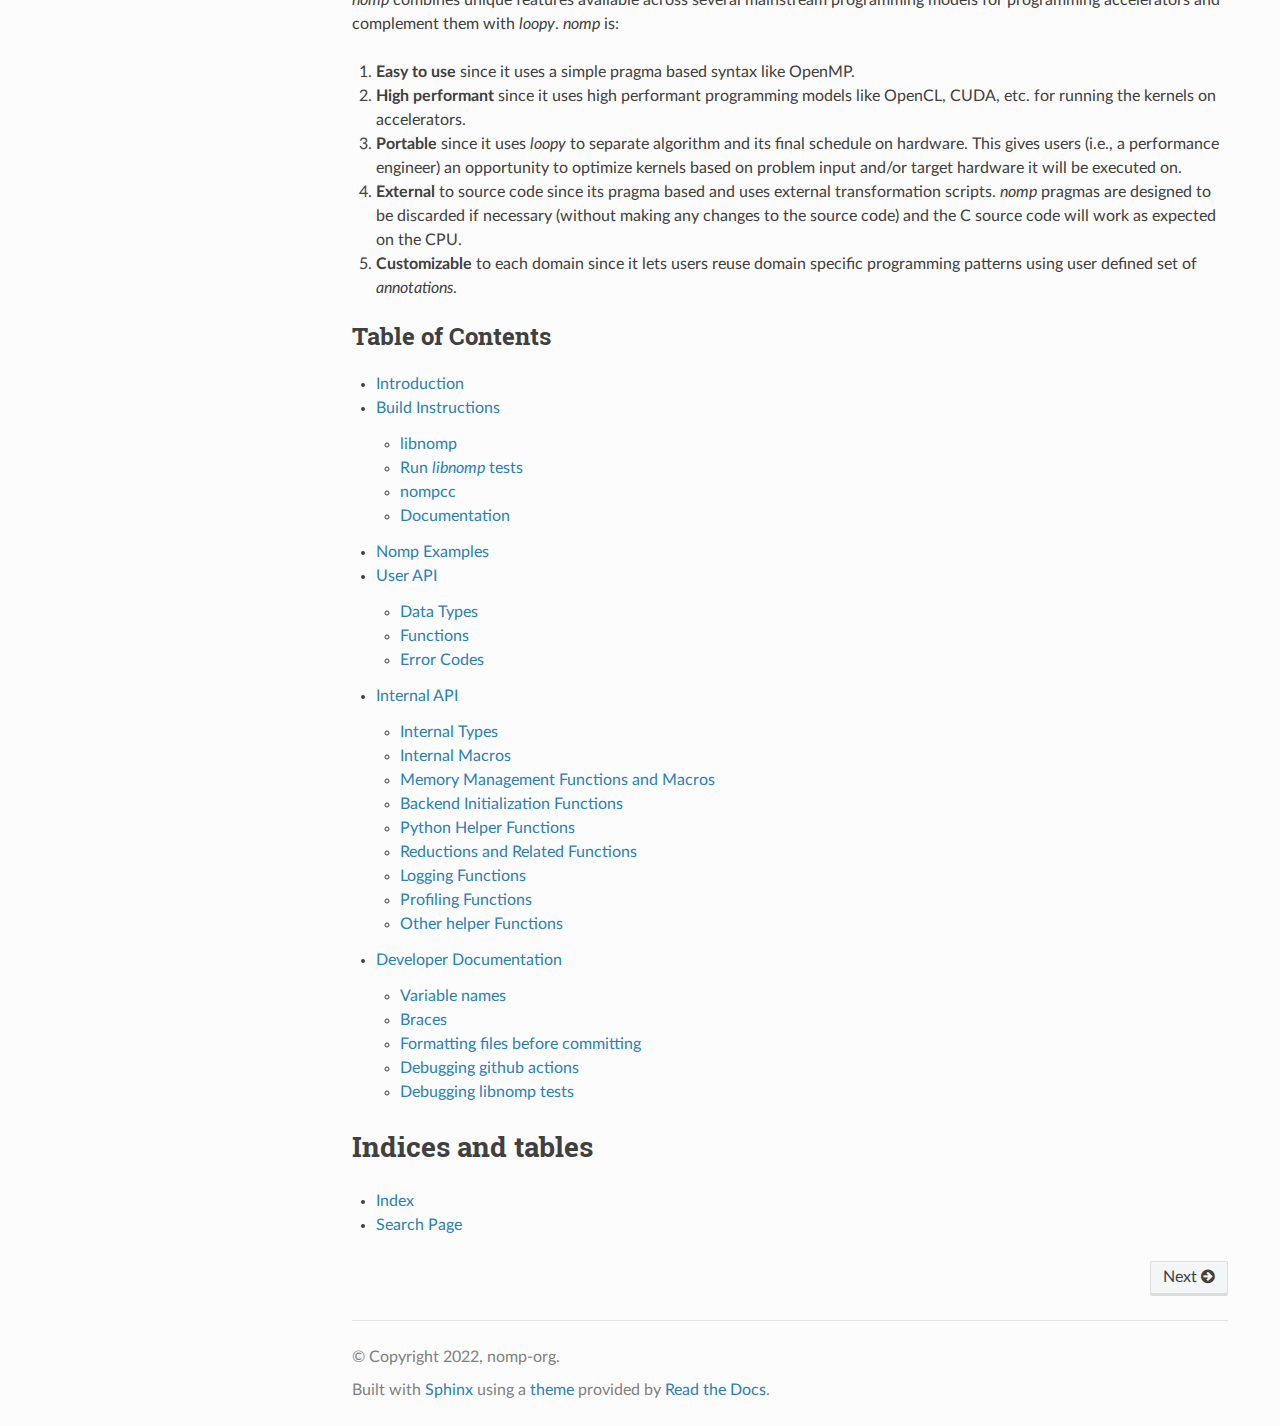
==== commit 2b5596c2: "Deploying to gh-pages from  @ 5c313111e597c4bc523eaa9a06c99a5675366a8b 🚀" ====
--- a/index.html
+++ b/index.html
@@ -151,7 +151,7 @@
 </li>
 <li class="toctree-l1"><a class="reference internal" href="internal-api.html">Internal API</a><ul>
 <li class="toctree-l2"><a class="reference internal" href="internal-api.html#internal-types">Internal Types</a></li>
-<li class="toctree-l2"><a class="reference internal" href="internal-api.html#helper-macros">Helper Macros</a></li>
+<li class="toctree-l2"><a class="reference internal" href="internal-api.html#internal-macros">Internal Macros</a></li>
 <li class="toctree-l2"><a class="reference internal" href="internal-api.html#memory-management-functions-and-macros">Memory Management Functions and Macros</a></li>
 <li class="toctree-l2"><a class="reference internal" href="internal-api.html#backend-initialization-functions">Backend Initialization Functions</a></li>
 <li class="toctree-l2"><a class="reference internal" href="internal-api.html#python-helper-functions">Python Helper Functions</a></li>
